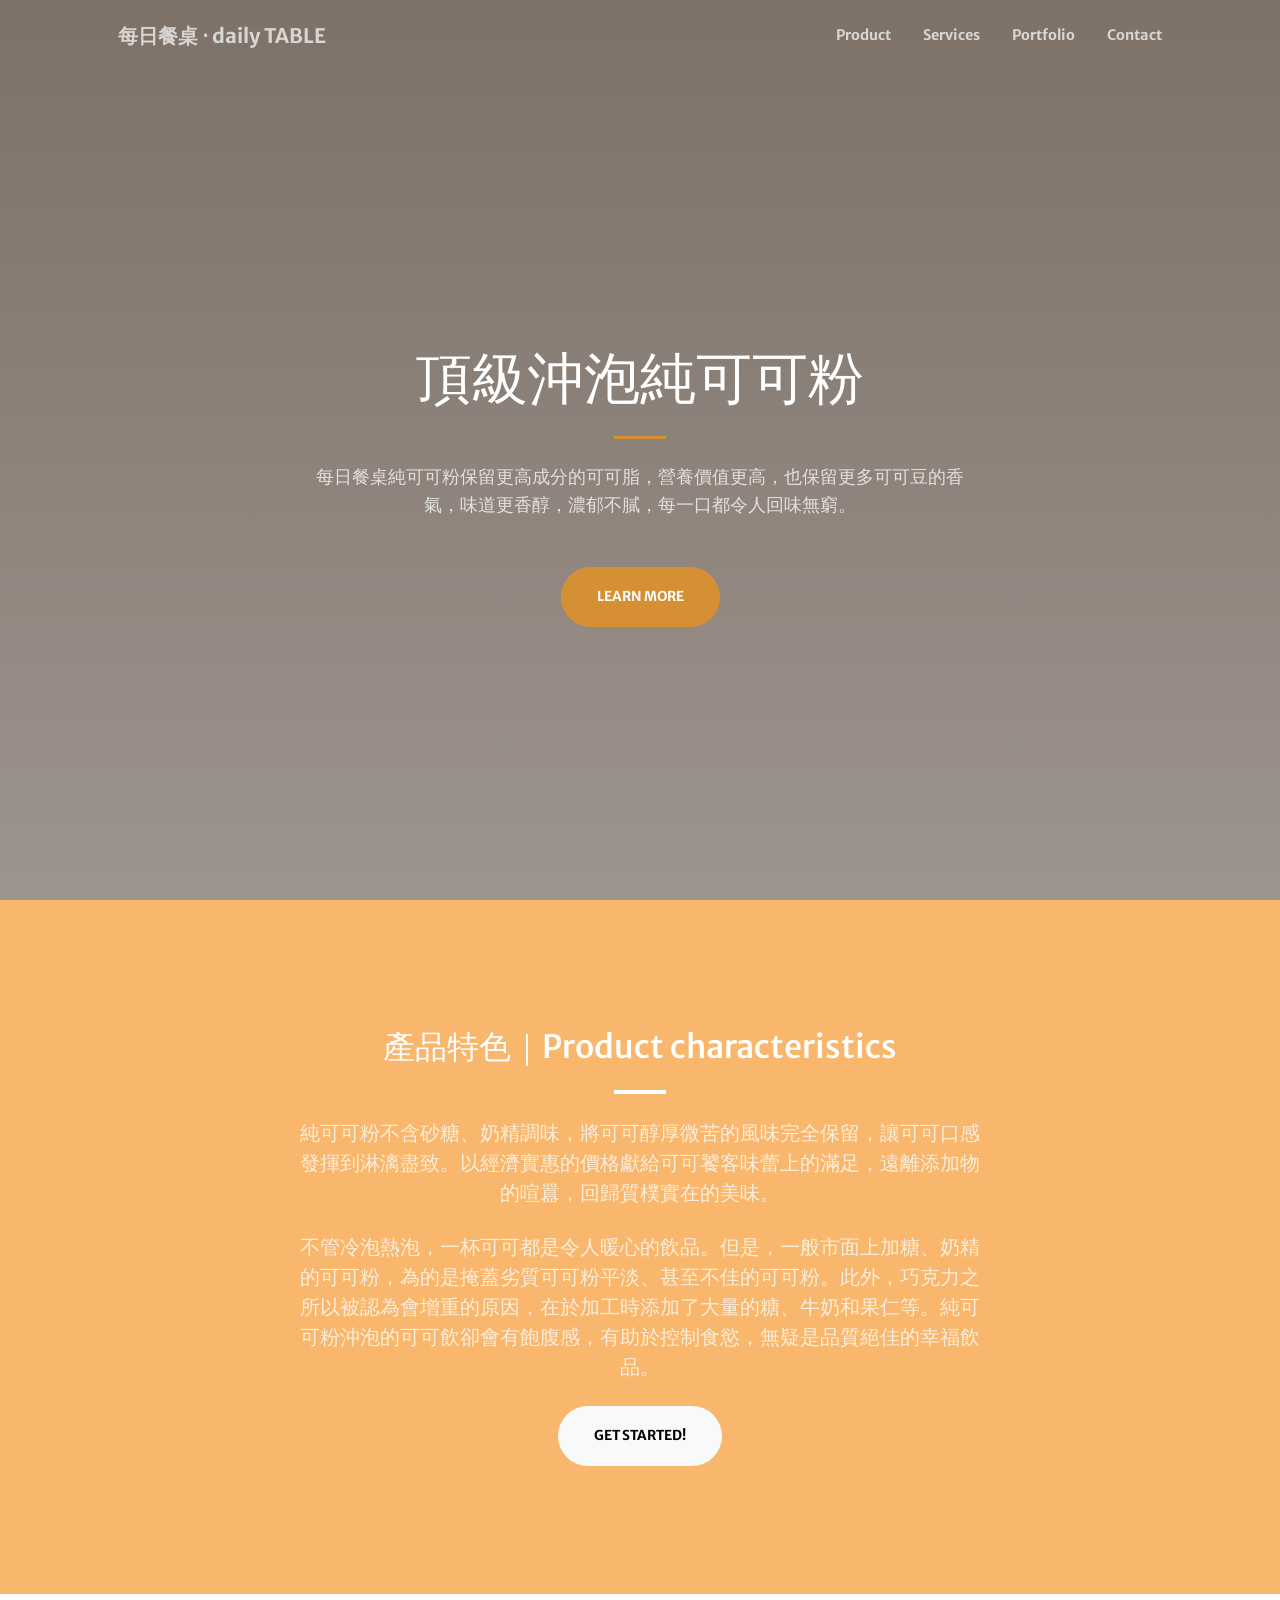
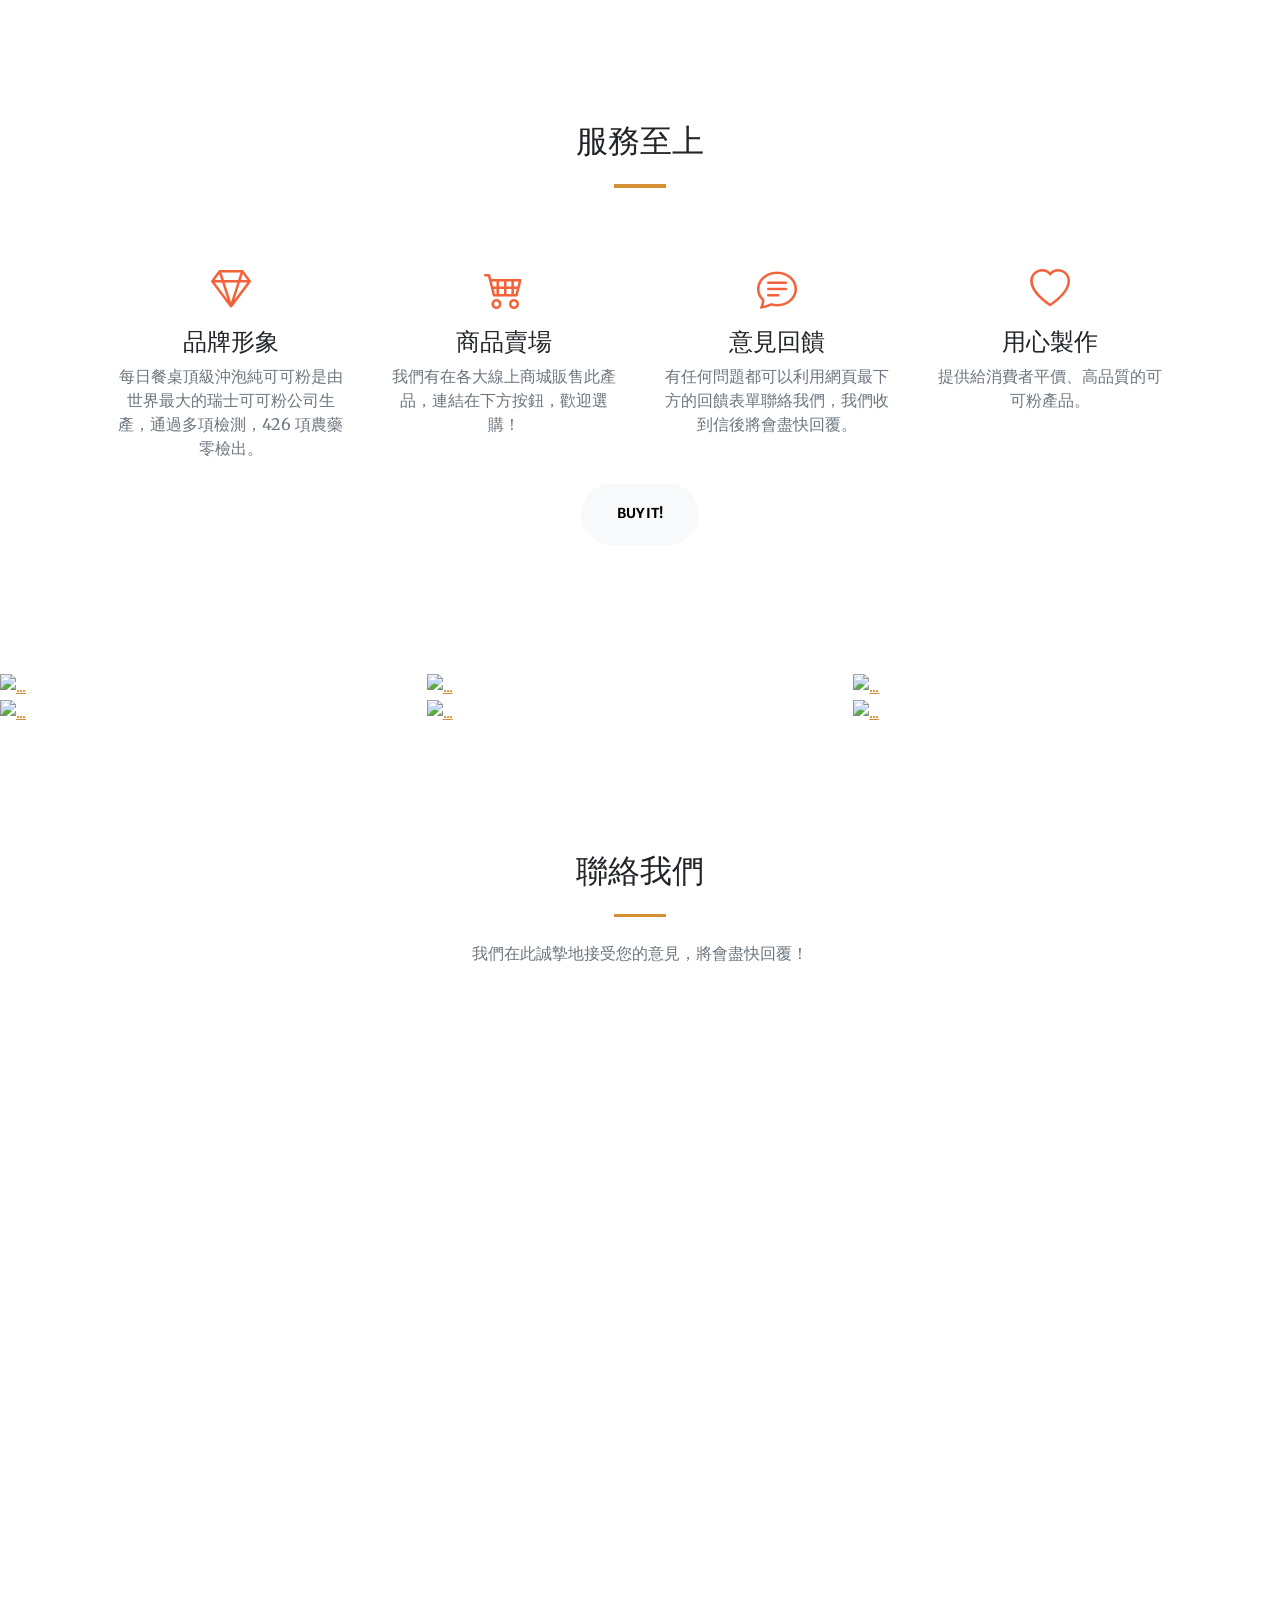
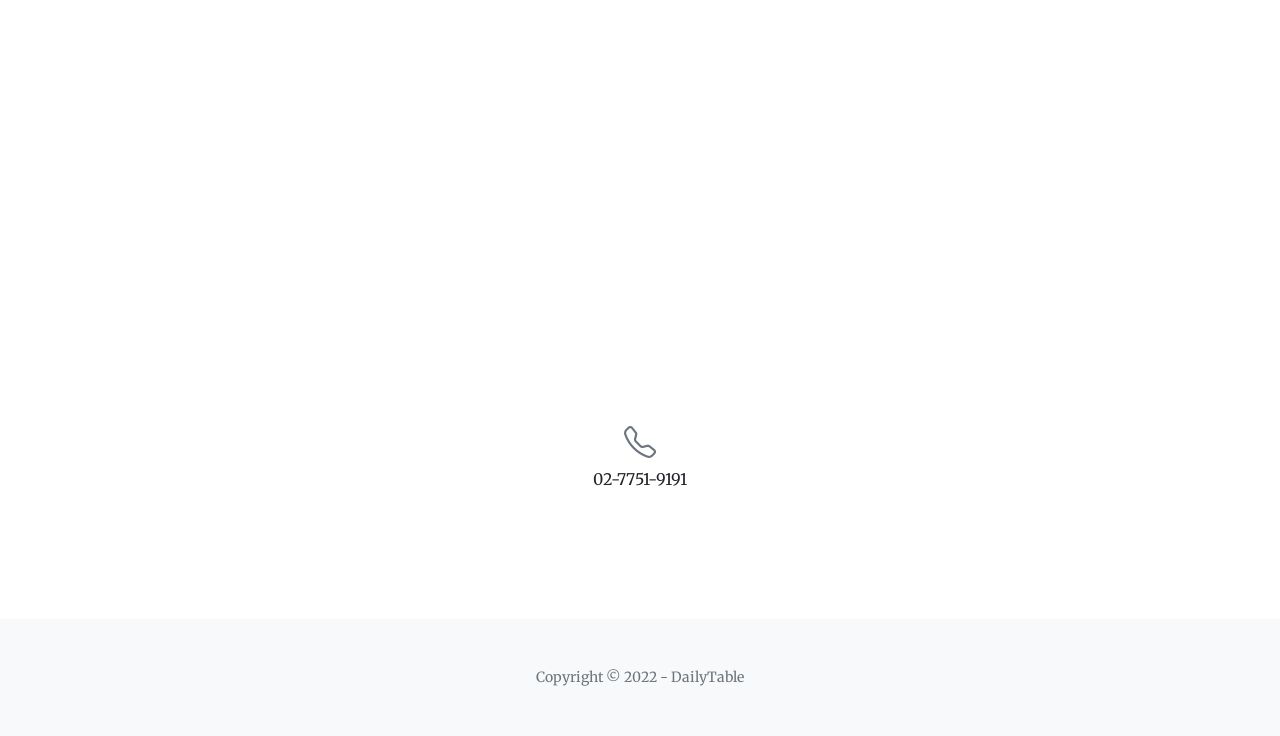
==== index.html @ 026c5ea7 "about change" ====
<!DOCTYPE html>
<html lang="en">
    <head>
        <meta charset="utf-8" />
        <meta name="viewport" content="width=device-width, initial-scale=1, shrink-to-fit=no" />
        <meta name="description" content="" />
        <meta name="author" content="" />
        <title>每日餐桌 ‧ daily TABLE</title> 
        <!-- Favicon-->
        <link rel="icon" type="image/x-icon" href="assets/black.ico" />
        <!-- Bootstrap Icons-->
        <link href="https://cdn.jsdelivr.net/npm/bootstrap-icons@1.5.0/font/bootstrap-icons.css" rel="stylesheet" />
        <!-- Google fonts-->
        <link href="https://fonts.googleapis.com/css?family=Merriweather+Sans:400,700" rel="stylesheet" />
        <link href="https://fonts.googleapis.com/css?family=Merriweather:400,300,300italic,400italic,700,700italic" rel="stylesheet" type="text/css" />
        <!-- SimpleLightbox plugin CSS-->
        <link href="https://cdnjs.cloudflare.com/ajax/libs/SimpleLightbox/2.1.0/simpleLightbox.min.css" rel="stylesheet" />
        <!-- Core theme CSS (includes Bootstrap)-->
        <link href="assets/css/styles.css" rel="stylesheet" />
    </head>
    <body id="page-top">
        <!-- Navigation-->
        <nav class="navbar navbar-expand-lg navbar-light fixed-top py-3" id="mainNav">
            <div class="container px-4 px-lg-5">
                <a class="navbar-brand" href="#page-top">每日餐桌 ‧ daily TABLE</a>
                <button class="navbar-toggler navbar-toggler-right" type="button" data-bs-toggle="collapse" data-bs-target="#navbarResponsive" aria-controls="navbarResponsive" aria-expanded="false" aria-label="Toggle navigation"><span class="navbar-toggler-icon"></span></button>
                <div class="collapse navbar-collapse" id="navbarResponsive">
                    <ul class="navbar-nav ms-auto my-2 my-lg-0">
                        <li class="nav-item"><a class="nav-link" href="#product">Product</a></li>
                        <li class="nav-item"><a class="nav-link" href="#services">Services</a></li>
                        <li class="nav-item"><a class="nav-link" href="#portfolio">Portfolio</a></li>
                        <li class="nav-item"><a class="nav-link" href="#contact">Contact</a></li>
                    </ul>
                </div>
            </div>
        </nav>
        <!-- Masthead-->
        <header class="masthead">
            <div class="container px-4 px-lg-5 h-100">
                <div class="row gx-4 gx-lg-5 h-100 align-items-center justify-content-center text-center">
                    <div class="col-lg-8 align-self-end">
                        <h1 class="text-white font-weight-bold">頂級沖泡純可可粉</h1>
                        <hr class="divider" />
                    </div>
                    <div class="col-lg-8 align-self-baseline">
                        <p class="text-white-75 mb-5">每日餐桌純可可粉保留更高成分的可可脂，營養價值更高，也保留更多可可豆的香氣，味道更香醇，濃郁不膩，每一口都令人回味無窮。</p>
                        <a class="btn btn-primary btn-xl" href="#product">learn more</a>
                    </div>
                </div>
            </div>
        </header>
        <!-- Product-->
        <section class="page-section bg-primary" id="product">
            <div class="container px-4 px-lg-5">
                <div class="row gx-4 gx-lg-5 justify-content-center">
                    <div class="col-lg-8 text-center">
                        <h2 class="text-white mt-0">產品特色｜Product characteristics</h2>
                        <hr class="divider divider-light" />
                        <p class="t-size text-white-75 mb-4">純可可粉不含砂糖、奶精調味，將可可醇厚微苦的風味完全保留，讓可可口感發揮到淋漓盡致。以經濟實惠的價格獻給可可饕客味蕾上的滿足，遠離添加物的喧囂，回歸質樸實在的美味。</p>
                        <p class="t-size text-white-75 mb-4">不管冷泡熱泡，一杯可可都是令人暖心的飲品。但是，一般市面上加糖、奶精的可可粉，為的是掩蓋劣質可可粉平淡、甚至不佳的可可粉。此外，巧克力之所以被認為會增重的原因，在於加工時添加了大量的糖、牛奶和果仁等。純可可粉沖泡的可可飲卻會有飽腹感，有助於控制食慾，無疑是品質絕佳的幸福飲品。</p>

                        <a class="btn btn-light btn-xl" href="#services">Get Started!</a>
                    </div>
                </div>
            </div>
        </section>
        <!-- Services-->
        <section class="page-section" id="services">
            <div class="container px-4 px-lg-5">
                <h2 class="text-center mt-0">服務至上</h2>
                <hr class="divider" />
                <div class="row gx-4 gx-lg-5">
                    <div class="col-lg-3 col-md-6 text-center">
                        <div class="mt-5">
                            
                            <div class="mb-2"><i class="bi-gem fs-1 text-primary"></i></div>
                            <h3 class="h4 mb-2">品牌形象</h3>
                            <p class="text-muted mb-0">每日餐桌頂級沖泡純可可粉是由世界最大的瑞士可可粉公司生產，通過多項檢測，426 項農藥零檢出。</p>
                        </div>
                    </div>
                    <div class="col-lg-3 col-md-6 text-center">
                        <div class="mt-5">
                            <div class="mb-2"><i class="bi-cart4 fs-1 text-primary"></i></div>
                            <h3 class="h4 mb-2">商品賣場</h3>
                            <p class="text-muted mb-0">我們有在各大線上商城販售此產品，連結在下方按鈕，歡迎選購！</p>
                        </div>
                    </div>
                    <div class="col-lg-3 col-md-6 text-center">
                        <div class="mt-5">
                            <div class="mb-2"><i class="bi-chat-text fs-1 text-primary"></i></div>
                            <h3 class="h4 mb-2">意見回饋</h3>
                            <p class="text-muted mb-0">有任何問題都可以利用網頁最下方的回饋表單聯絡我們，我們收到信後將會盡快回覆。</p>
                        </div>
                    </div>
                    <div class="col-lg-3 col-md-6 text-center">
                        <div class="mt-5">
                            <div class="mb-2"><i class="bi-heart fs-1 text-primary"></i></div>
                            <h3 class="h4 mb-2">用心製作</h3>
                            <p class="text-muted mb-0">提供給消費者平價、高品質的可可粉產品。</p>
                        </div>
                    </div>
                    
                </div>

                <br>
                
                <div class="col-lg-12 text-center">
                    <a class="btn btn-light btn-xl" href="https://linktr.ee/mydailytable">buy it!</a>
                </div>
                
            </div>
        </section>
        <!-- Portfolio-->
        <div id="portfolio">
            <div class="container-fluid p-0">
                <div class="row g-0">
                    <div class="col-lg-4 col-sm-6">
                        <a class="portfolio-box" href="assets/img/014.JPG" title="頂級沖泡純可可粉">
                            <img class="img-fluid" src="assets/img/014.JPG" alt="..." />
                            <div class="portfolio-box-caption">
                                <div class="project-category text-white-50">Category</div>
                                <div class="project-name">頂級沖泡純可可粉</div>
                            </div>
                        </a>
                    </div>
                    <div class="col-lg-4 col-sm-6">
                        <a class="portfolio-box" href="assets/img/039.JPG" title="頂級沖泡純可可粉">
                            <img class="img-fluid" src="assets/img/039.JPG" alt="..." />
                            <div class="portfolio-box-caption">
                                <div class="project-category text-white-50">Category</div>
                                <div class="project-name">頂級沖泡純可可粉</div>
                            </div>
                        </a>
                    </div>
                    <div class="col-lg-4 col-sm-6">
                        <a class="portfolio-box" href="assets/img/024.JPG" title="頂級沖泡純可可粉">
                            <img class="img-fluid" src="assets/img/024.JPG" alt="..." />
                            <div class="portfolio-box-caption">
                                <div class="project-category text-white-50">Category</div>
                                <div class="project-name">頂級沖泡純可可粉</div>
                            </div>
                        </a>
                    </div>
                    <div class="col-lg-4 col-sm-6">
                        <a class="portfolio-box" href="assets/img/004.JPG" title="頂級沖泡純可可粉">
                            <img class="img-fluid" src="assets/img/004.JPG" alt="..." />
                            <div class="portfolio-box-caption">
                                <div class="project-category text-white-50">Category</div>
                                <div class="project-name">頂級沖泡純可可粉</div>
                            </div>
                        </a>
                    </div>
                    <div class="col-lg-4 col-sm-6">
                        <a class="portfolio-box" href="assets/img/033.JPG" title="頂級沖泡純可可粉">
                            <img class="img-fluid" src="assets/img/033.JPG" alt="..." />
                            <div class="portfolio-box-caption">
                                <div class="project-category text-white-50">Category</div>
                                <div class="project-name">頂級沖泡純可可粉</div>
                            </div>
                        </a>
                    </div>
                    <div class="col-lg-4 col-sm-6">
                        <a class="portfolio-box" href="assets/img/030.JPG" title="頂級沖泡純可可粉">
                            <img class="img-fluid" src="assets/img/030.JPG" alt="..." />
                            <div class="portfolio-box-caption p-3">
                                <div class="project-category text-white-50">Category</div>
                                <div class="project-name">頂級沖泡純可可粉</div>
                            </div>
                        </a>
                    </div>
                </div>
            </div>
        </div>
        
        <!-- Contact-->
        <section class="page-section" id="contact">
            <div class="container px-4 px-lg-5">
                <div class="row gx-4 gx-lg-5 justify-content-center">
                    <div class="col-lg-8 col-xl-6 text-center">
                        <h2 class="mt-0">聯絡我們</h2>
                        <hr class="divider" />
                        <p class="text-muted mb-5">我們在此誠摯地接受您的意見，將會盡快回覆！</p>
                    </div>
                </div>
                
                
<iframe src="https://docs.google.com/forms/d/e/1FAIpQLSff094t0H1z1QmbA-Ue1UqOWwl1qVPoZwaZHkiG1S1cwmKBJw/viewform?embedded=true" width="100%" height="1000" frameborder="0" marginheight="0" marginwidth="0">載入中…</iframe>
                <!--
                <div class="row gx-4 gx-lg-5 justify-content-center mb-5">
                    <div class="col-lg-6">
                       
                        <form id="contactForm" method="post" action="mailto:anita@lasaas.com?subject=DailyTableResponse" >
                            
                            <div class="form-floating mb-3">
                                <input name="Name" class="form-control" id="name" type="text" placeholder="Enter your name..."  />
                                <label for="name">Full name</label>
                                
                            </div>
                           
                            <div class="form-floating mb-3">
                                <input name="Email" class="form-control" id="email" type="email" placeholder="name@example.com"  />
                                <label for="email">Email address</label>
                                
                            </div>
                            
                            <div class="form-floating mb-3">
                                <input name="Phone" class="form-control" id="phone" type="tel" placeholder="(123) 456-7890"  />
                                <label for="phone">Phone number</label>
                                
                            </div>
                            
                            <div class="form-floating mb-3">
                                <textarea name="Suggest" class="form-control" id="message" type="text" placeholder="Enter your message here..." style="height: 10rem"></textarea>
                                <label for="message">Message</label>
                                
                            </div>
                            <div class="d-grid"><button class="btn btn-primary btn-xl" id="submitButton" type="submit">Submit</button></div>
                            
                        </form>
                    </div>
                </div>
                -->
                <div class="row gx-4 gx-lg-5 justify-content-center">
                    <div class="col-lg-4 text-center mb-5 mb-lg-0">
                        <i class="bi-telephone fs-2 mb-3 text-muted"></i>
                        <div>02-7751-9191</div>
                    </div>
                </div>
            </div>
        </section>
        <!-- Footer-->
        <footer class="bg-light py-5">
            <div class="container px-4 px-lg-5"><div class="small text-center text-muted">Copyright &copy; 2022 - DailyTable</div></div>
        </footer>
        <!-- Bootstrap core JS-->
        <script src="https://cdn.jsdelivr.net/npm/bootstrap@5.1.3/dist/js/bootstrap.bundle.min.js"></script>
        <!-- SimpleLightbox plugin JS-->
        <script src="https://cdnjs.cloudflare.com/ajax/libs/SimpleLightbox/2.1.0/simpleLightbox.min.js"></script>
        <!-- Core theme JS-->
        <script src="assets/js/scripts.js"></script>
        <!-- * * * * * * * * * * * * * * * * * * * * * * * * * * * * * * * * * * * * * * * *-->
        <!-- * *                               SB Forms JS                               * *-->
        <!-- * * Activate your form at https://startbootstrap.com/solution/contact-forms * *-->
        <!-- * * * * * * * * * * * * * * * * * * * * * * * * * * * * * * * * * * * * * * * *-->
        <script src="https://cdn.startbootstrap.com/sb-forms-latest.js"></script>
    </body>
</html>
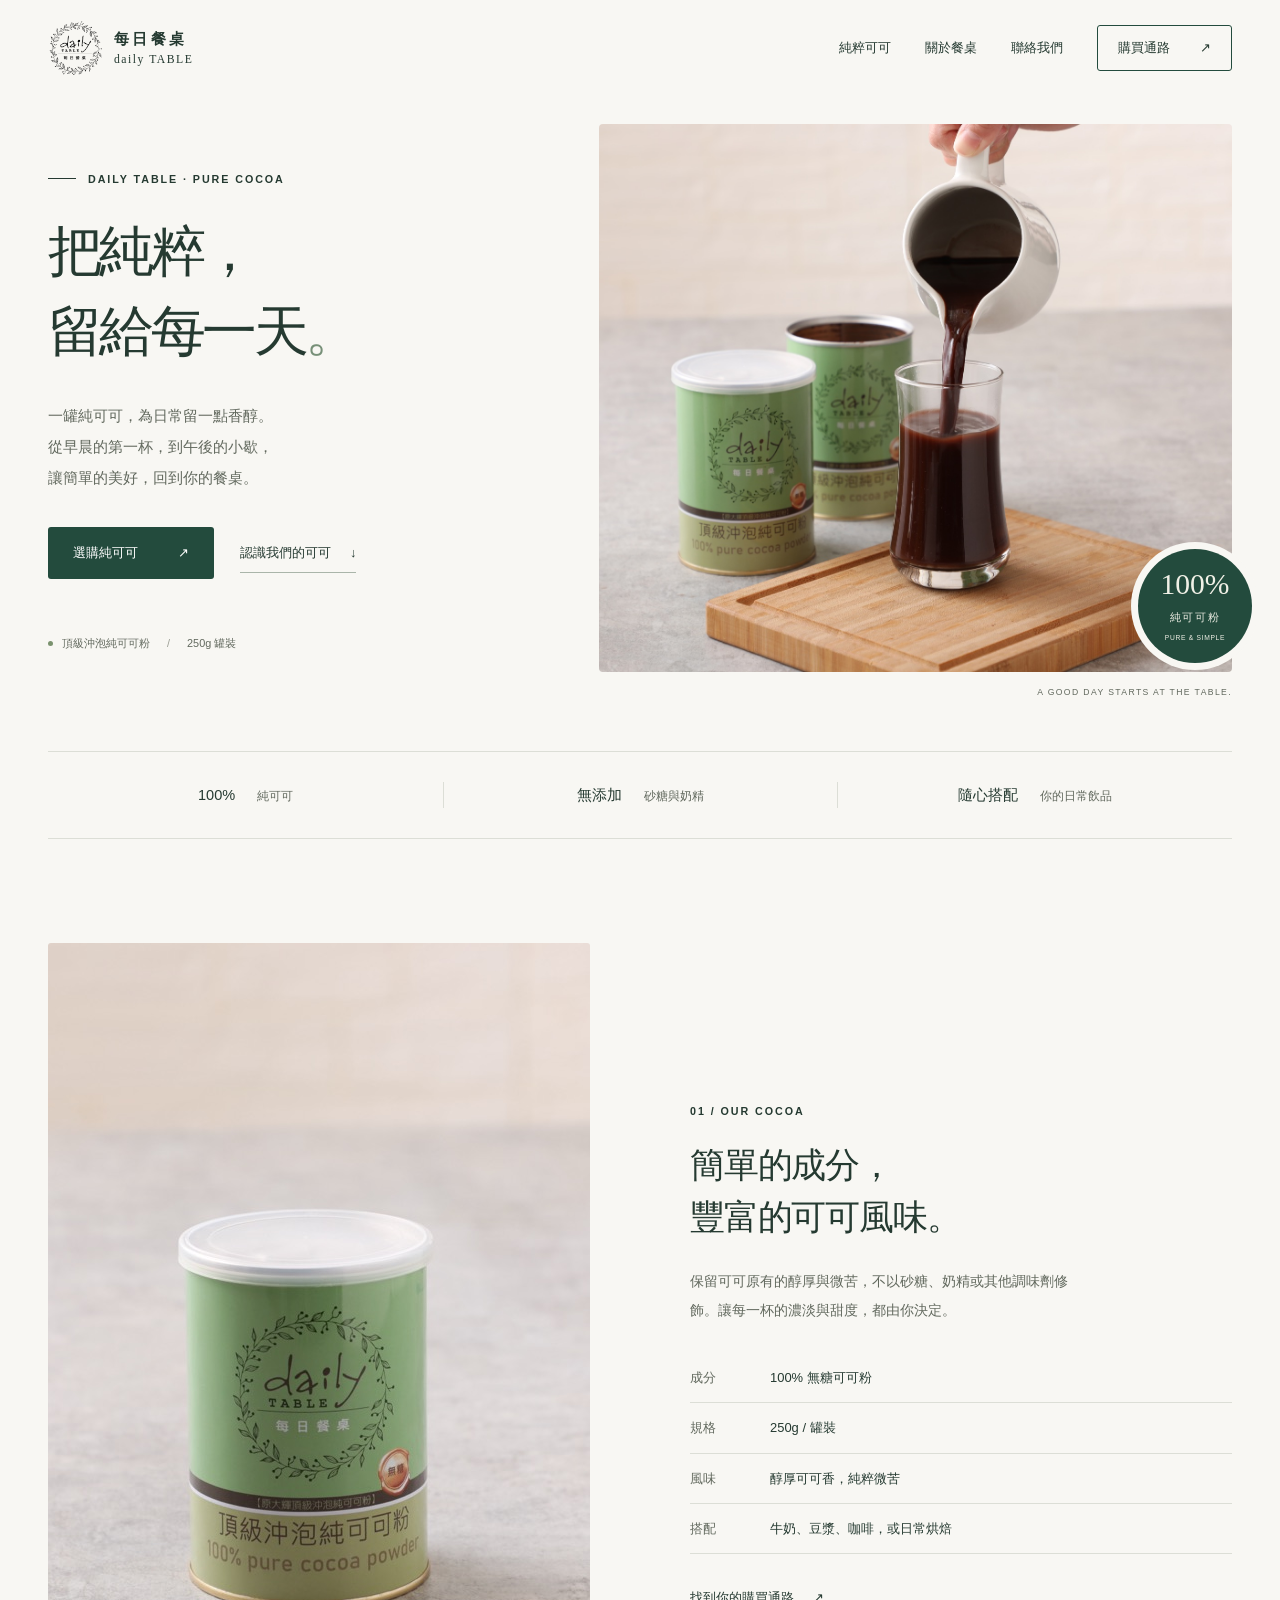
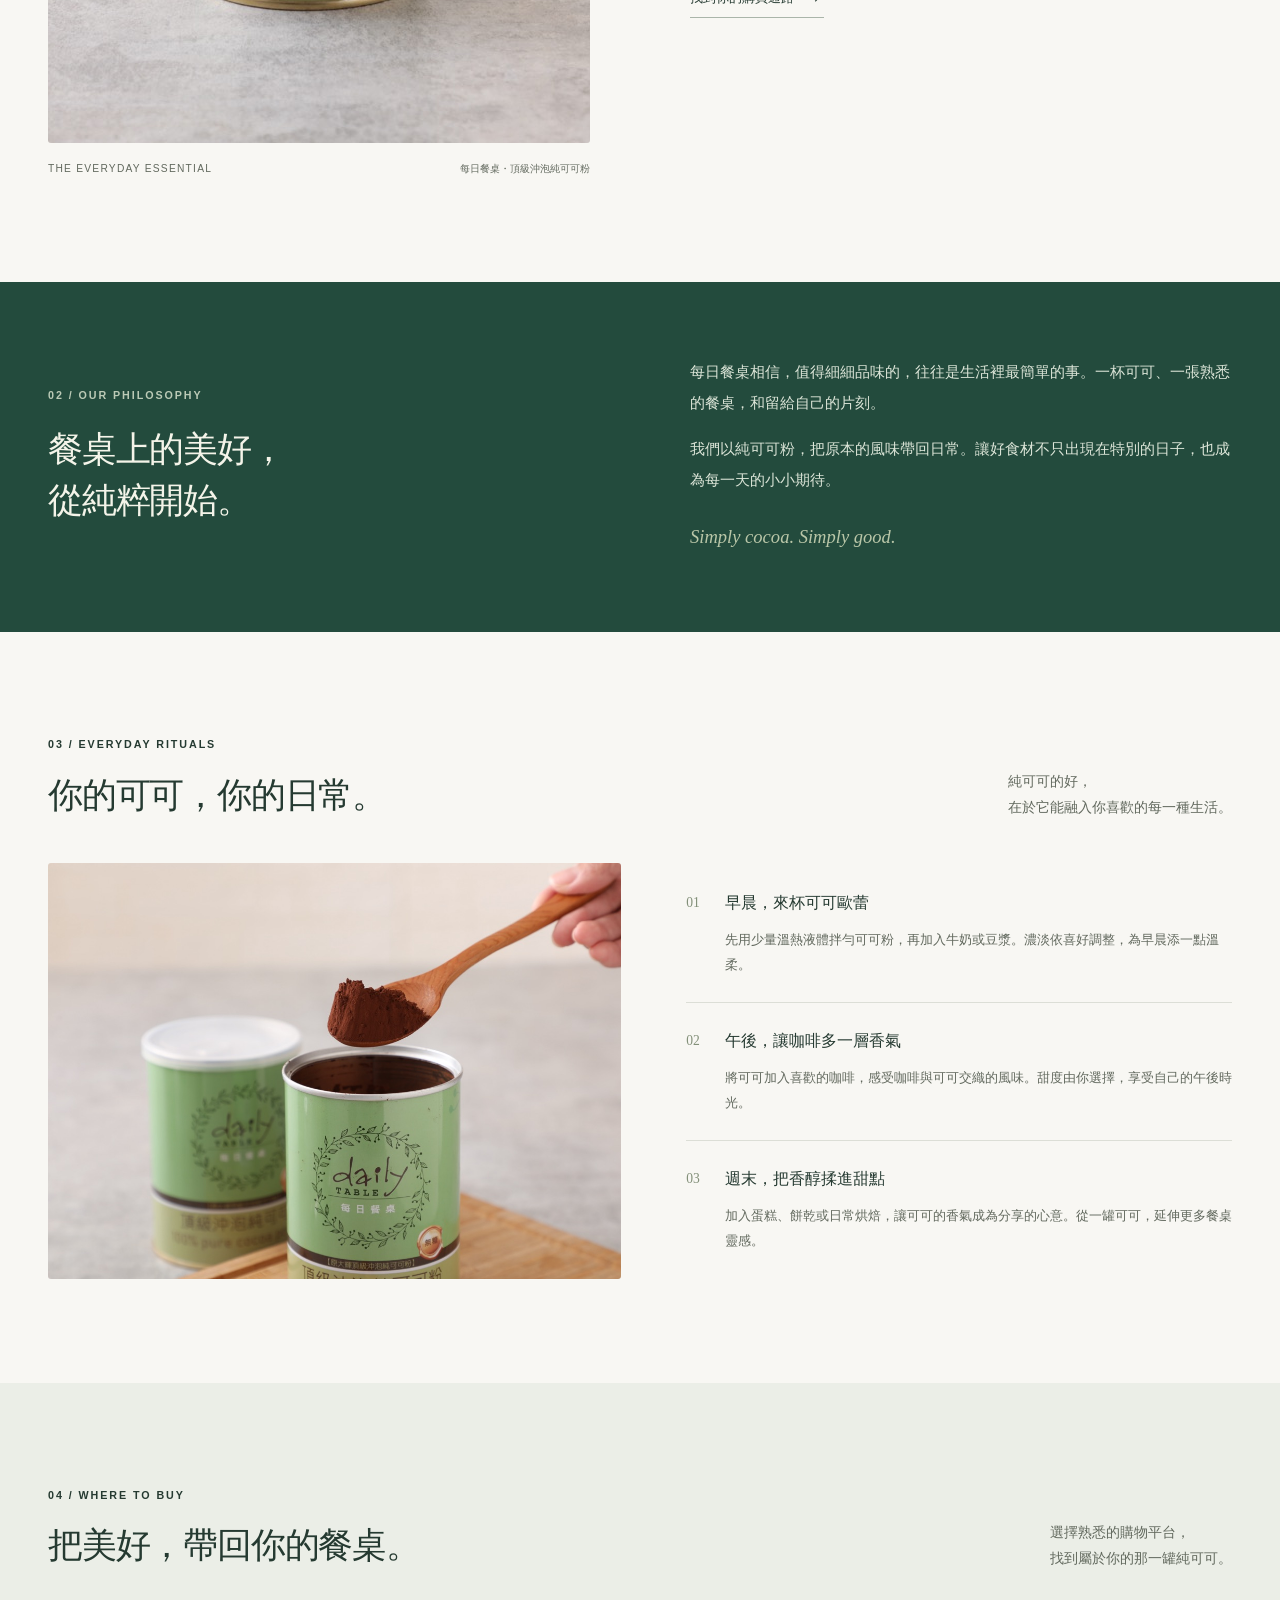
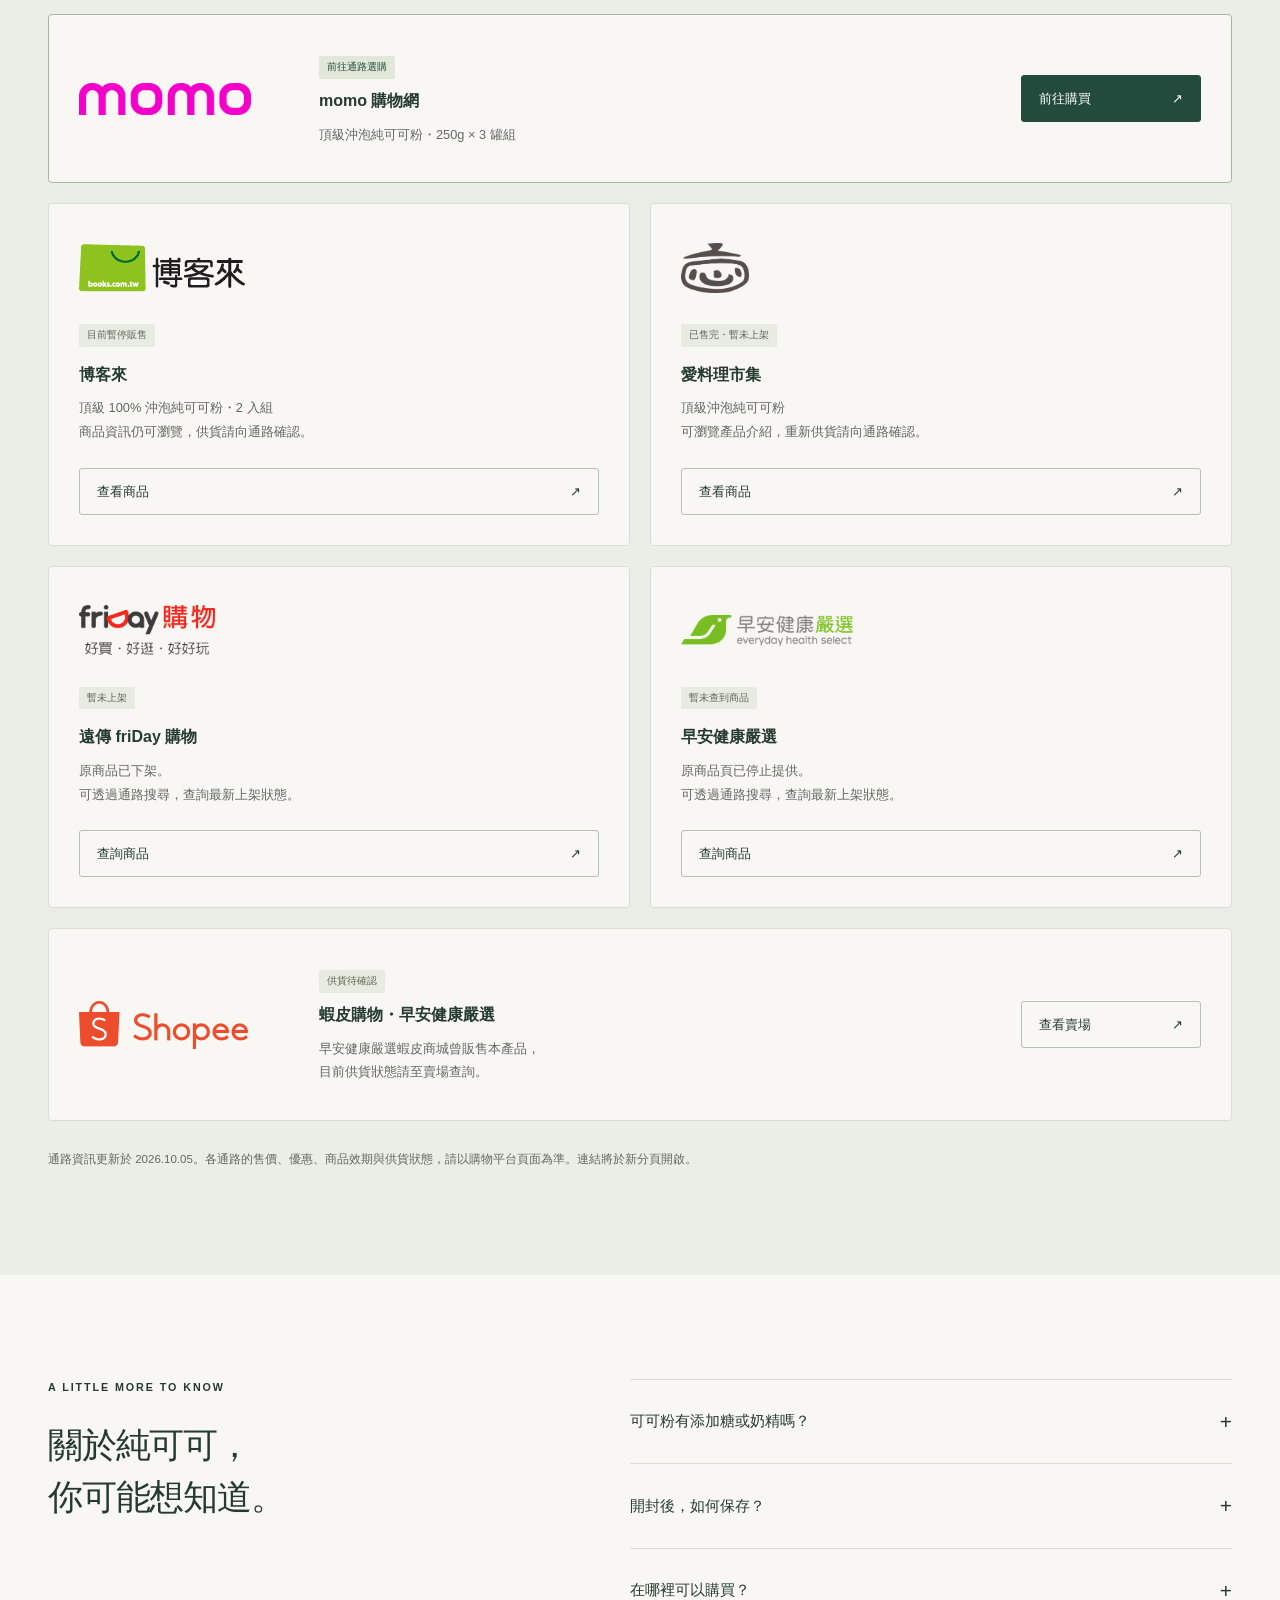
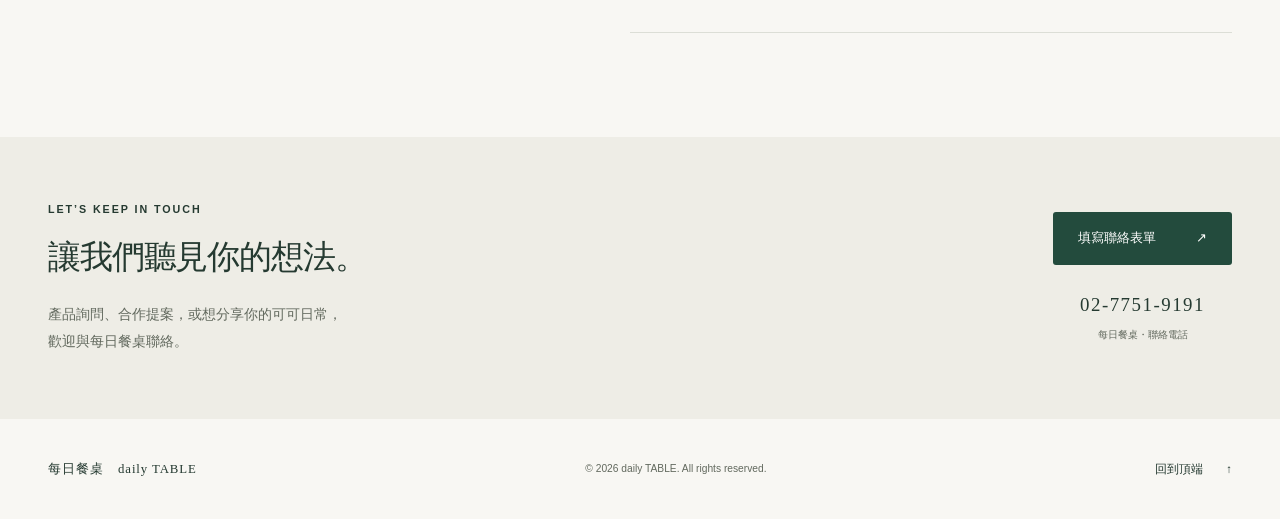
==== commit 1dc6a5c7: "Redesign daily TABLE brand site and refresh retailer links" ====
--- a/index.html
+++ b/index.html
@@ -1,247 +1,185 @@
 <!DOCTYPE html>
-<html lang="en">
-    <head>
-        <meta charset="utf-8" />
-        <meta name="viewport" content="width=device-width, initial-scale=1, shrink-to-fit=no" />
-        <meta name="description" content="" />
-        <meta name="author" content="" />
-        <title>每日餐桌 ‧ daily TABLE</title> 
-        <!-- Favicon-->
-        <link rel="icon" type="image/x-icon" href="assets/black.ico" />
-        <!-- Bootstrap Icons-->
-        <link href="https://cdn.jsdelivr.net/npm/bootstrap-icons@1.5.0/font/bootstrap-icons.css" rel="stylesheet" />
-        <!-- Google fonts-->
-        <link href="https://fonts.googleapis.com/css?family=Merriweather+Sans:400,700" rel="stylesheet" />
-        <link href="https://fonts.googleapis.com/css?family=Merriweather:400,300,300italic,400italic,700,700italic" rel="stylesheet" type="text/css" />
-        <!-- SimpleLightbox plugin CSS-->
-        <link href="https://cdnjs.cloudflare.com/ajax/libs/SimpleLightbox/2.1.0/simpleLightbox.min.css" rel="stylesheet" />
-        <!-- Core theme CSS (includes Bootstrap)-->
-        <link href="assets/css/styles.css" rel="stylesheet" />
-    </head>
-    <body id="page-top">
-        <!-- Navigation-->
-        <nav class="navbar navbar-expand-lg navbar-light fixed-top py-3" id="mainNav">
-            <div class="container px-4 px-lg-5">
-                <a class="navbar-brand" href="#page-top">每日餐桌 ‧ daily TABLE</a>
-                <button class="navbar-toggler navbar-toggler-right" type="button" data-bs-toggle="collapse" data-bs-target="#navbarResponsive" aria-controls="navbarResponsive" aria-expanded="false" aria-label="Toggle navigation"><span class="navbar-toggler-icon"></span></button>
-                <div class="collapse navbar-collapse" id="navbarResponsive">
-                    <ul class="navbar-nav ms-auto my-2 my-lg-0">
-                        <li class="nav-item"><a class="nav-link" href="#product">Product</a></li>
-                        <li class="nav-item"><a class="nav-link" href="#services">Services</a></li>
-                        <li class="nav-item"><a class="nav-link" href="#portfolio">Portfolio</a></li>
-                        <li class="nav-item"><a class="nav-link" href="#contact">Contact</a></li>
-                    </ul>
+<html lang="zh-Hant">
+<head>
+    <meta charset="utf-8">
+    <meta name="viewport" content="width=device-width, initial-scale=1">
+    <meta name="theme-color" content="#234b3d">
+    <meta name="description" content="每日餐桌 daily TABLE 頂級沖泡純可可粉，100% 無糖可可粉，不添加砂糖與奶精。認識產品、探索日常喝法，選擇喜愛的購物通路。">
+    <title>每日餐桌 daily TABLE｜把純粹，留給每一天</title>
+    <link rel="canonical" href="https://mydailytable.com/">
+    <meta property="og:type" content="website">
+    <meta property="og:locale" content="zh_TW">
+    <meta property="og:title" content="每日餐桌 daily TABLE｜把純粹，留給每一天">
+    <meta property="og:description" content="一罐純可可，為日常留一點香醇。認識每日餐桌 100% 無糖純可可粉，探索購買通路。">
+    <meta property="og:url" content="https://mydailytable.com/">
+    <meta property="og:image" content="https://mydailytable.com/assets/img/web/cocoa-table.jpg">
+    <meta property="og:image:alt" content="每日餐桌純可可粉與可可飲">
+    <link rel="icon" type="image/x-icon" href="assets/black.ico">
+    <link rel="preload" as="image" href="assets/img/web/cocoa-pour.jpg">
+    <link rel="stylesheet" href="assets/css/styles.css">
+    <script src="assets/js/scripts.js" defer></script>
+    <script type="application/ld+json">
+    {
+        "@context": "https://schema.org",
+        "@type": "Product",
+        "name": "每日餐桌頂級沖泡純可可粉",
+        "description": "100% 無糖可可粉，不添加砂糖、奶精及其他調味劑，250g 罐裝。",
+        "image": "https://mydailytable.com/assets/img/web/cocoa-table.jpg",
+        "brand": { "@type": "Brand", "name": "每日餐桌 daily TABLE" },
+        "weight": { "@type": "QuantitativeValue", "value": 250, "unitCode": "GRM" },
+        "url": "https://mydailytable.com/#product"
+    }
+    </script>
+</head>
+<body id="page-top">
+    <a class="skip-link" href="#main">跳至主要內容</a>
+    <header class="site-header">
+        <div class="container header-inner">
+            <a class="brand" href="#page-top" aria-label="每日餐桌，回到首頁">
+                <img src="assets/img/web/brand-mark.png" width="56" height="56" alt="" class="brand-mark">
+                <span class="brand-name">每日餐桌<span lang="en">daily TABLE</span></span>
+            </a>
+            <button class="menu-toggle" type="button" aria-controls="site-nav" aria-expanded="false" aria-label="開啟導覽選單">
+                <span></span><span></span>
+            </button>
+            <nav id="site-nav" class="site-nav" aria-label="主要導覽">
+                <a href="#product">純粹可可</a>
+                <a href="#about">關於餐桌</a>
+                <a href="#contact">聯絡我們</a>
+                <a class="nav-shop" href="#shop">購買通路 <span aria-hidden="true">↗</span></a>
+            </nav>
+        </div>
+    </header>
+    <main id="main">
+        <section class="hero container" aria-labelledby="hero-heading">
+            <div class="hero-copy">
+                <p class="eyebrow"><span class="eyebrow-line"></span> DAILY TABLE · PURE COCOA</p>
+                <h1 id="hero-heading">把純粹，<br>留給每一天<span class="title-dot">。</span></h1>
+                <p class="hero-description">一罐純可可，為日常留一點香醇。<br>從早晨的第一杯，到午後的小歇，<br>讓簡單的美好，回到你的餐桌。</p>
+                <div class="hero-actions">
+                    <a class="button button-dark" href="#shop">選購純可可 <span aria-hidden="true">↗</span></a>
+                    <a class="text-link" href="#product">認識我們的可可 <span aria-hidden="true">↓</span></a>
+                </div>
+                <div class="hero-note"><span class="note-dot"></span> 頂級沖泡純可可粉 <span class="note-divider">/</span> 250g 罐裝</div>
+            </div>
+            <div class="hero-visual">
+                <img src="assets/img/web/cocoa-pour.jpg" width="1800" height="1200" alt="將香醇可可倒入玻璃杯，旁邊放著每日餐桌綠色可可粉罐" fetchpriority="high">
+                <div class="cocoa-seal"><span lang="en">100%</span><span>純可可粉</span><small lang="en">PURE & SIMPLE</small></div>
+                <span class="photo-caption" lang="en">A GOOD DAY STARTS AT THE TABLE.</span>
+            </div>
+        </section>
+
+        <div class="promise-strip container" aria-label="產品重點">
+            <p><span lang="en">100%</span> 純可可</p>
+            <p><span>無添加</span> 砂糖與奶精</p>
+            <p><span>隨心搭配</span> 你的日常飲品</p>
+        </div>
+
+        <section id="product" class="section product-section" aria-labelledby="product-heading">
+            <div class="container product-layout">
+                <figure class="product-photo">
+                    <img src="assets/img/web/cocoa-tin.jpg" width="1200" height="800" alt="每日餐桌頂級沖泡純可可粉 250g 綠色罐裝" loading="lazy" decoding="async">
+                    <figcaption><span lang="en">THE EVERYDAY ESSENTIAL</span><span>每日餐桌・頂級沖泡純可可粉</span></figcaption>
+                </figure>
+                <div class="product-copy">
+                    <p class="eyebrow">01 / OUR COCOA</p>
+                    <h2 id="product-heading">簡單的成分，<br>豐富的可可風味。</h2>
+                    <p class="body-copy">保留可可原有的醇厚與微苦，不以砂糖、奶精或其他調味劑修飾。讓每一杯的濃淡與甜度，都由你決定。</p>
+                    <dl class="product-details">
+                        <div><dt>成分</dt><dd>100% 無糖可可粉</dd></div>
+                        <div><dt>規格</dt><dd>250g / 罐裝</dd></div>
+                        <div><dt>風味</dt><dd>醇厚可可香，純粹微苦</dd></div>
+                        <div><dt>搭配</dt><dd>牛奶、豆漿、咖啡，或日常烘焙</dd></div>
+                    </dl>
+                    <a class="text-link" href="#shop">找到你的購買通路 <span aria-hidden="true">↗</span></a>
                 </div>
             </div>
-        </nav>
-        <!-- Masthead-->
-        <header class="masthead">
-            <div class="container px-4 px-lg-5 h-100">
-                <div class="row gx-4 gx-lg-5 h-100 align-items-center justify-content-center text-center">
-                    <div class="col-lg-8 align-self-end">
-                        <h1 class="text-white font-weight-bold">頂級沖泡純可可粉</h1>
-                        <hr class="divider" />
-                    </div>
-                    <div class="col-lg-8 align-self-baseline">
-                        <p class="text-white-75 mb-5">每日餐桌純可可粉保留更高成分的可可脂，營養價值更高，也保留更多可可豆的香氣，味道更香醇，濃郁不膩，每一口都令人回味無窮。</p>
-                        <a class="btn btn-primary btn-xl" href="#product">learn more</a>
-                    </div>
-                </div>
+        </section>
+
+        <section id="about" class="brand-section" aria-labelledby="about-heading">
+            <div class="container brand-layout">
+                <div><p class="eyebrow">02 / OUR PHILOSOPHY</p><h2 id="about-heading">餐桌上的美好，<br>從純粹開始。</h2></div>
+                <div class="brand-story"><p>每日餐桌相信，值得細細品味的，往往是生活裡最簡單的事。一杯可可、一張熟悉的餐桌，和留給自己的片刻。</p><p>我們以純可可粉，把原本的風味帶回日常。讓好食材不只出現在特別的日子，也成為每一天的小小期待。</p><span class="brand-signature" lang="en">Simply cocoa. Simply good.</span></div>
             </div>
-        </header>
-        <!-- Product-->
-        <section class="page-section bg-primary" id="product">
-            <div class="container px-4 px-lg-5">
-                <div class="row gx-4 gx-lg-5 justify-content-center">
-                    <div class="col-lg-8 text-center">
-                        <h2 class="text-white mt-0">產品特色｜Product characteristics</h2>
-                        <hr class="divider divider-light" />
-                        <p class="t-size text-white-75 mb-4">純可可粉不含砂糖、奶精調味，將可可醇厚微苦的風味完全保留，讓可可口感發揮到淋漓盡致。以經濟實惠的價格獻給可可饕客味蕾上的滿足，遠離添加物的喧囂，回歸質樸實在的美味。</p>
-                        <p class="t-size text-white-75 mb-4">不管冷泡熱泡，一杯可可都是令人暖心的飲品。但是，一般市面上加糖、奶精的可可粉，為的是掩蓋劣質可可粉平淡、甚至不佳的可可粉。此外，巧克力之所以被認為會增重的原因，在於加工時添加了大量的糖、牛奶和果仁等。純可可粉沖泡的可可飲卻會有飽腹感，有助於控制食慾，無疑是品質絕佳的幸福飲品。</p>
+        </section>
 
-                        <a class="btn btn-light btn-xl" href="#services">Get Started!</a>
+        <section id="ritual" class="section ritual-section" aria-labelledby="ritual-heading">
+            <div class="container">
+                <div class="section-heading"><div><p class="eyebrow">03 / EVERYDAY RITUALS</p><h2 id="ritual-heading">你的可可，你的日常。</h2></div><p>純可可的好，<br>在於它能融入你喜歡的每一種生活。</p></div>
+                <div class="ritual-layout">
+                    <div class="ritual-image"><img src="assets/img/web/cocoa-spoon.jpg" width="1200" height="800" alt="木匙盛起細緻的純可可粉" loading="lazy" decoding="async"></div>
+                    <div class="ritual-list">
+                        <article><span class="ritual-number" lang="en">01</span><div><h3>早晨，來杯可可歐蕾</h3><p>先用少量溫熱液體拌勻可可粉，再加入牛奶或豆漿。濃淡依喜好調整，為早晨添一點溫柔。</p></div></article>
+                        <article><span class="ritual-number" lang="en">02</span><div><h3>午後，讓咖啡多一層香氣</h3><p>將可可加入喜歡的咖啡，感受咖啡與可可交織的風味。甜度由你選擇，享受自己的午後時光。</p></div></article>
+                        <article><span class="ritual-number" lang="en">03</span><div><h3>週末，把香醇揉進甜點</h3><p>加入蛋糕、餅乾或日常烘焙，讓可可的香氣成為分享的心意。從一罐可可，延伸更多餐桌靈感。</p></div></article>
                     </div>
                 </div>
             </div>
         </section>
-        <!-- Services-->
-        <section class="page-section" id="services">
-            <div class="container px-4 px-lg-5">
-                <h2 class="text-center mt-0">服務至上</h2>
-                <hr class="divider" />
-                <div class="row gx-4 gx-lg-5">
-                    <div class="col-lg-3 col-md-6 text-center">
-                        <div class="mt-5">
-                            
-                            <div class="mb-2"><i class="bi-gem fs-1 text-primary"></i></div>
-                            <h3 class="h4 mb-2">品牌形象</h3>
-                            <p class="text-muted mb-0">每日餐桌頂級沖泡純可可粉是由世界最大的瑞士可可粉公司生產，通過多項檢測，426 項農藥零檢出。</p>
-                        </div>
-                    </div>
-                    <div class="col-lg-3 col-md-6 text-center">
-                        <div class="mt-5">
-                            <div class="mb-2"><i class="bi-cart4 fs-1 text-primary"></i></div>
-                            <h3 class="h4 mb-2">商品賣場</h3>
-                            <p class="text-muted mb-0">我們有在各大線上商城販售此產品，連結在下方按鈕，歡迎選購！</p>
-                        </div>
-                    </div>
-                    <div class="col-lg-3 col-md-6 text-center">
-                        <div class="mt-5">
-                            <div class="mb-2"><i class="bi-chat-text fs-1 text-primary"></i></div>
-                            <h3 class="h4 mb-2">意見回饋</h3>
-                            <p class="text-muted mb-0">有任何問題都可以利用網頁最下方的回饋表單聯絡我們，我們收到信後將會盡快回覆。</p>
-                        </div>
-                    </div>
-                    <div class="col-lg-3 col-md-6 text-center">
-                        <div class="mt-5">
-                            <div class="mb-2"><i class="bi-heart fs-1 text-primary"></i></div>
-                            <h3 class="h4 mb-2">用心製作</h3>
-                            <p class="text-muted mb-0">提供給消費者平價、高品質的可可粉產品。</p>
-                        </div>
-                    </div>
-                    
+
+        <section id="shop" class="section shop-section" aria-labelledby="shop-heading">
+            <div class="container">
+                <div class="section-heading"><div><p class="eyebrow">04 / WHERE TO BUY</p><h2 id="shop-heading">把美好，帶回你的餐桌。</h2></div><p>選擇熟悉的購物平台，<br>找到屬於你的那一罐純可可。</p></div>
+                <div class="retailer-grid">
+                    <article class="retailer-card retailer-featured">
+                        <div class="retailer-logo"><img src="assets/logos/momo.png" width="480" height="88" alt="momo" loading="lazy" decoding="async"></div>
+                        <div class="retailer-info"><span class="retailer-status status-available">前往通路選購</span><h3>momo 購物網</h3><p>頂級沖泡純可可粉・250g × 3 罐組</p></div>
+                        <a class="retailer-action" href="https://www.momoshop.com.tw/product/9507948" target="_blank" rel="noopener noreferrer" aria-label="至 momo 購買純可可粉（於新分頁開啟）">前往購買 <span aria-hidden="true">↗</span></a>
+                    </article>
+                    <article class="retailer-card">
+                        <div class="retailer-logo"><img src="assets/logos/books.png" width="166" height="48" alt="博客來" loading="lazy" decoding="async"></div>
+                        <span class="retailer-status">目前暫停販售</span>
+                        <h3>博客來</h3><p>頂級 100% 沖泡純可可粉・2 入組<br>商品資訊仍可瀏覽，供貨請向通路確認。</p>
+                        <a class="retailer-action" href="https://www.books.com.tw/products/N011166921" target="_blank" rel="noopener noreferrer" aria-label="至博客來查看商品（於新分頁開啟）">查看商品 <span aria-hidden="true">↗</span></a>
+                    </article>
+                    <article class="retailer-card">
+                        <div class="retailer-logo"><img src="assets/logos/icook.png" width="192" height="141" alt="愛料理" loading="lazy" decoding="async"></div>
+                        <span class="retailer-status">已售完・暫未上架</span>
+                        <h3>愛料理市集</h3><p>頂級沖泡純可可粉<br>可瀏覽產品介紹，重新供貨請向通路確認。</p>
+                        <a class="retailer-action" href="https://market.icook.tw/products/cocoa" target="_blank" rel="noopener noreferrer" aria-label="至愛料理市集查看商品（於新分頁開啟）">查看商品 <span aria-hidden="true">↗</span></a>
+                    </article>
+                    <article class="retailer-card">
+                        <div class="retailer-logo"><img src="assets/logos/friday.png" width="187" height="69" alt="friDay 購物" loading="lazy" decoding="async"></div>
+                        <span class="retailer-status">暫未上架</span>
+                        <h3>遠傳 friDay 購物</h3><p>原商品已下架。<br>可透過通路搜尋，查詢最新上架狀態。</p>
+                        <a class="retailer-action" href="https://ec-w.shopping.friday.tw/aisearch?keyword=%E6%AF%8F%E6%97%A5%E9%A4%90%E6%A1%8C" target="_blank" rel="noopener noreferrer" aria-label="至 friDay 查詢每日餐桌（於新分頁開啟）">查詢商品 <span aria-hidden="true">↗</span></a>
+                    </article>
+                    <article class="retailer-card">
+                        <div class="retailer-logo"><img src="assets/logos/everydayhealth.png" width="480" height="87" alt="早安健康嚴選" loading="lazy" decoding="async"></div>
+                        <span class="retailer-status">暫未查到商品</span>
+                        <h3>早安健康嚴選</h3><p>原商品頁已停止提供。<br>可透過通路搜尋，查詢最新上架狀態。</p>
+                        <a class="retailer-action" href="https://shop.everydayhealth.com.tw/products?query=%E6%AF%8F%E6%97%A5%E9%A4%90%E6%A1%8C" target="_blank" rel="noopener noreferrer" aria-label="至早安健康嚴選查詢每日餐桌（於新分頁開啟）">查詢商品 <span aria-hidden="true">↗</span></a>
+                    </article>
+                    <article class="retailer-card retailer-featured retailer-marketplace">
+                        <div class="retailer-logo"><img src="assets/logos/shopee.png" width="169" height="48" alt="蝦皮購物" loading="lazy" decoding="async"></div>
+                        <div class="retailer-info"><span class="retailer-status">供貨待確認</span><h3>蝦皮購物・早安健康嚴選</h3><p>早安健康嚴選蝦皮商城曾販售本產品，<br>目前供貨狀態請至賣場查詢。</p></div>
+                        <a class="retailer-action" href="https://shopee.tw/everydayhealth" target="_blank" rel="noopener noreferrer" aria-label="至蝦皮早安健康嚴選查看賣場（於新分頁開啟）">查看賣場 <span aria-hidden="true">↗</span></a>
+                    </article>
                 </div>
-
-                <br>
-                
-                <div class="col-lg-12 text-center">
-                    <a class="btn btn-light btn-xl" href="https://linktr.ee/mydailytable">buy it!</a>
-                </div>
-                
+                <p class="shop-note">通路資訊更新於 <time datetime="2026-10-05">2026.10.05</time>。各通路的售價、優惠、商品效期與供貨狀態，請以購物平台頁面為準。連結將於新分頁開啟。</p>
             </div>
         </section>
-        <!-- Portfolio-->
-        <div id="portfolio">
-            <div class="container-fluid p-0">
-                <div class="row g-0">
-                    <div class="col-lg-4 col-sm-6">
-                        <a class="portfolio-box" href="assets/img/014.JPG" title="頂級沖泡純可可粉">
-                            <img class="img-fluid" src="assets/img/014.JPG" alt="..." />
-                            <div class="portfolio-box-caption">
-                                <div class="project-category text-white-50">Category</div>
-                                <div class="project-name">頂級沖泡純可可粉</div>
-                            </div>
-                        </a>
-                    </div>
-                    <div class="col-lg-4 col-sm-6">
-                        <a class="portfolio-box" href="assets/img/039.JPG" title="頂級沖泡純可可粉">
-                            <img class="img-fluid" src="assets/img/039.JPG" alt="..." />
-                            <div class="portfolio-box-caption">
-                                <div class="project-category text-white-50">Category</div>
-                                <div class="project-name">頂級沖泡純可可粉</div>
-                            </div>
-                        </a>
-                    </div>
-                    <div class="col-lg-4 col-sm-6">
-                        <a class="portfolio-box" href="assets/img/024.JPG" title="頂級沖泡純可可粉">
-                            <img class="img-fluid" src="assets/img/024.JPG" alt="..." />
-                            <div class="portfolio-box-caption">
-                                <div class="project-category text-white-50">Category</div>
-                                <div class="project-name">頂級沖泡純可可粉</div>
-                            </div>
-                        </a>
-                    </div>
-                    <div class="col-lg-4 col-sm-6">
-                        <a class="portfolio-box" href="assets/img/004.JPG" title="頂級沖泡純可可粉">
-                            <img class="img-fluid" src="assets/img/004.JPG" alt="..." />
-                            <div class="portfolio-box-caption">
-                                <div class="project-category text-white-50">Category</div>
-                                <div class="project-name">頂級沖泡純可可粉</div>
-                            </div>
-                        </a>
-                    </div>
-                    <div class="col-lg-4 col-sm-6">
-                        <a class="portfolio-box" href="assets/img/033.JPG" title="頂級沖泡純可可粉">
-                            <img class="img-fluid" src="assets/img/033.JPG" alt="..." />
-                            <div class="portfolio-box-caption">
-                                <div class="project-category text-white-50">Category</div>
-                                <div class="project-name">頂級沖泡純可可粉</div>
-                            </div>
-                        </a>
-                    </div>
-                    <div class="col-lg-4 col-sm-6">
-                        <a class="portfolio-box" href="assets/img/030.JPG" title="頂級沖泡純可可粉">
-                            <img class="img-fluid" src="assets/img/030.JPG" alt="..." />
-                            <div class="portfolio-box-caption p-3">
-                                <div class="project-category text-white-50">Category</div>
-                                <div class="project-name">頂級沖泡純可可粉</div>
-                            </div>
-                        </a>
-                    </div>
-                </div>
-            </div>
-        </div>
-        
-        <!-- Contact-->
-        <section class="page-section" id="contact">
-            <div class="container px-4 px-lg-5">
-                <div class="row gx-4 gx-lg-5 justify-content-center">
-                    <div class="col-lg-8 col-xl-6 text-center">
-                        <h2 class="mt-0">聯絡我們</h2>
-                        <hr class="divider" />
-                        <p class="text-muted mb-5">我們在此誠摯地接受您的意見，將會盡快回覆！</p>
-                    </div>
-                </div>
-                
-                
-<iframe src="https://docs.google.com/forms/d/e/1FAIpQLSff094t0H1z1QmbA-Ue1UqOWwl1qVPoZwaZHkiG1S1cwmKBJw/viewform?embedded=true" width="100%" height="1000" frameborder="0" marginheight="0" marginwidth="0">載入中…</iframe>
-                <!--
-                <div class="row gx-4 gx-lg-5 justify-content-center mb-5">
-                    <div class="col-lg-6">
-                       
-                        <form id="contactForm" method="post" action="mailto:anita@lasaas.com?subject=DailyTableResponse" >
-                            
-                            <div class="form-floating mb-3">
-                                <input name="Name" class="form-control" id="name" type="text" placeholder="Enter your name..."  />
-                                <label for="name">Full name</label>
-                                
-                            </div>
-                           
-                            <div class="form-floating mb-3">
-                                <input name="Email" class="form-control" id="email" type="email" placeholder="name@example.com"  />
-                                <label for="email">Email address</label>
-                                
-                            </div>
-                            
-                            <div class="form-floating mb-3">
-                                <input name="Phone" class="form-control" id="phone" type="tel" placeholder="(123) 456-7890"  />
-                                <label for="phone">Phone number</label>
-                                
-                            </div>
-                            
-                            <div class="form-floating mb-3">
-                                <textarea name="Suggest" class="form-control" id="message" type="text" placeholder="Enter your message here..." style="height: 10rem"></textarea>
-                                <label for="message">Message</label>
-                                
-                            </div>
-                            <div class="d-grid"><button class="btn btn-primary btn-xl" id="submitButton" type="submit">Submit</button></div>
-                            
-                        </form>
-                    </div>
-                </div>
-                -->
-                <div class="row gx-4 gx-lg-5 justify-content-center">
-                    <div class="col-lg-4 text-center mb-5 mb-lg-0">
-                        <i class="bi-telephone fs-2 mb-3 text-muted"></i>
-                        <div>02-7751-9191</div>
-                    </div>
+
+        <section class="section questions-section" aria-labelledby="questions-heading">
+            <div class="container questions-layout">
+                <div><p class="eyebrow">A LITTLE MORE TO KNOW</p><h2 id="questions-heading">關於純可可，<br>你可能想知道。</h2></div>
+                <div class="questions">
+                    <details><summary>可可粉有添加糖或奶精嗎？<span aria-hidden="true">+</span></summary><p>每日餐桌頂級沖泡純可可粉的成分為 100% 無糖可可粉，不添加砂糖、奶精及其他調味劑。可依個人喜好搭配飲品或調整甜度。</p></details>
+                    <details><summary>開封後，如何保存？<span aria-hidden="true">+</span></summary><p>每次使用後請蓋緊罐蓋，置於陰涼、乾燥及通風處，避免潮濕與高溫。保存期限與其他注意事項，請依實際商品包裝標示。</p></details>
+                    <details><summary>在哪裡可以購買？<span aria-hidden="true">+</span></summary><p>請至上方的<a href="#shop">購買通路</a>選擇平台。不同平台的組合、價格與庫存可能不同；訂單、配送及退換貨問題，請聯繫下單平台的客服。</p></details>
                 </div>
             </div>
         </section>
-        <!-- Footer-->
-        <footer class="bg-light py-5">
-            <div class="container px-4 px-lg-5"><div class="small text-center text-muted">Copyright &copy; 2022 - DailyTable</div></div>
-        </footer>
-        <!-- Bootstrap core JS-->
-        <script src="https://cdn.jsdelivr.net/npm/bootstrap@5.1.3/dist/js/bootstrap.bundle.min.js"></script>
-        <!-- SimpleLightbox plugin JS-->
-        <script src="https://cdnjs.cloudflare.com/ajax/libs/SimpleLightbox/2.1.0/simpleLightbox.min.js"></script>
-        <!-- Core theme JS-->
-        <script src="assets/js/scripts.js"></script>
-        <!-- * * * * * * * * * * * * * * * * * * * * * * * * * * * * * * * * * * * * * * * *-->
-        <!-- * *                               SB Forms JS                               * *-->
-        <!-- * * Activate your form at https://startbootstrap.com/solution/contact-forms * *-->
-        <!-- * * * * * * * * * * * * * * * * * * * * * * * * * * * * * * * * * * * * * * * *-->
-        <script src="https://cdn.startbootstrap.com/sb-forms-latest.js"></script>
-    </body>
+
+        <section id="contact" class="contact-section" aria-labelledby="contact-heading">
+            <div class="container contact-layout">
+                <div><p class="eyebrow">LET’S KEEP IN TOUCH</p><h2 id="contact-heading">讓我們聽見你的想法。</h2><p>產品詢問、合作提案，或想分享你的可可日常，<br>歡迎與每日餐桌聯絡。</p></div>
+                <div class="contact-actions"><a class="button button-dark" href="https://docs.google.com/forms/d/e/1FAIpQLSff094t0H1z1QmbA-Ue1UqOWwl1qVPoZwaZHkiG1S1cwmKBJw/viewform" target="_blank" rel="noopener noreferrer">填寫聯絡表單 <span aria-hidden="true">↗</span><span class="sr-only">（於新分頁開啟）</span></a><a class="contact-phone" href="tel:+886277519191">02-7751-9191</a><span class="contact-caption">每日餐桌・聯絡電話</span></div>
+            </div>
+        </section>
+    </main>
+    <footer class="site-footer">
+        <div class="container footer-inner"><a class="footer-brand" href="#page-top">每日餐桌 <span lang="en">daily TABLE</span></a><p>© <span id="copyright-year">2026</span> daily TABLE. All rights reserved.</p><a class="back-top" href="#page-top">回到頂端 <span aria-hidden="true">↑</span></a></div>
+    </footer>
+</body>
 </html>
--- a/assets/css/styles.css
+++ b/assets/css/styles.css
@@ -0,0 +1,269 @@
+:root {
+    --paper: #f8f7f3;
+    --white: #fff;
+    --ink: #253a31;
+    --green: #234b3d;
+    --muted: #62695e;
+    --line: #dcded6;
+    --sage: #ebeee7;
+    --serif: "Noto Serif TC", "Songti TC", "PMingLiU", serif;
+    --sans: -apple-system, BlinkMacSystemFont, "Segoe UI", "Noto Sans TC", "Microsoft JhengHei", sans-serif;
+}
+*, *::before, *::after { box-sizing: border-box; }
+html { scroll-behavior: smooth; scroll-padding-top: 7rem; }
+body { margin: 0; color: var(--ink); background: var(--paper); font-family: var(--sans); font-size: 16px; line-height: 1.8; -webkit-font-smoothing: antialiased; }
+a { color: inherit; text-decoration: none; }
+button { font: inherit; }
+img { display: block; max-width: 100%; }
+figure, p, h1, h2, h3 { margin: 0; }
+::selection { color: var(--white); background: var(--green); }
+:focus-visible { outline: 2px solid var(--green); outline-offset: 5px; }
+.container { width: min(1280px, calc(100% - 96px)); margin-inline: auto; }
+.section { padding-block: 104px; }
+h1, h2 { font-family: var(--serif); font-weight: 500; }
+h2 { font-size: clamp(1.9rem, 2.7vw, 2.65rem); line-height: 1.5; letter-spacing: -.035em; }
+.eyebrow { display: flex; align-items: center; gap: 12px; font-size: .67rem; line-height: 1.5; font-weight: 600; letter-spacing: .18em; margin-bottom: 25px; }
+.eyebrow-line { width: 28px; height: 1px; background: currentColor; }
+.sr-only { position: absolute; width: 1px; height: 1px; padding: 0; margin: -1px; overflow: hidden; clip: rect(0,0,0,0); white-space: nowrap; border: 0; }
+.skip-link { position: fixed; top: -100px; left: 12px; z-index: 20; padding: 10px 16px; background: var(--green); color: white; }
+.skip-link:focus { top: 12px; }
+.site-header { position: sticky; top: 0; z-index: 10; background: rgba(248,247,243,.96); backdrop-filter: blur(16px); }
+.header-inner { min-height: 96px; display: flex; align-items: center; justify-content: space-between; gap: 32px; }
+.brand { display: flex; align-items: center; gap: 12px; flex-shrink: 0; }
+.brand-mark { width: 54px; height: 54px; object-fit: contain; }
+.brand-name { display: flex; flex-direction: column; font-size: .95rem; line-height: 1.6; letter-spacing: .22em; font-weight: 600; }
+.brand-name span { font-family: Georgia, serif; font-size: .73rem; letter-spacing: .13em; font-weight: 400; }
+.site-nav { display: flex; align-items: center; gap: 34px; font-size: .81rem; }
+.site-nav > a { padding-block: 10px; }
+.site-nav > a:hover { color: #5a7563; }
+.site-nav .nav-shop { display: flex; gap: 30px; align-items: center; padding: 10px 20px; border: 1px solid var(--green); border-radius: 3px; }
+.nav-shop:hover { background: var(--green); color: var(--white) !important; }
+.menu-toggle { display: none; }
+.hero { display: grid; grid-template-columns: .88fr 1.12fr; align-items: center; gap: 54px; padding-top: 28px; padding-bottom: 50px; }
+.hero-copy { padding-block: 32px; }
+h1 { font-size: clamp(2.7rem, 4.3vw, 4.15rem); line-height: 1.45; letter-spacing: -.065em; margin-bottom: 28px; }
+.title-dot { color: #779078; }
+.hero-description { color: var(--muted); font-size: .95rem; line-height: 2.05; }
+.hero-actions { display: flex; align-items: center; gap: 26px; margin-top: 34px; }
+.button { display: inline-flex; align-items: center; justify-content: center; gap: 40px; min-height: 52px; padding: 13px 24px; border: 1px solid transparent; border-radius: 3px; font-size: .84rem; font-weight: 500; transition: background-color .18s ease, transform .18s ease; }
+.button-dark { background: var(--green); color: white; }
+.button-dark:hover { background: #35624f; }
+.button:active { transform: scale(.98); }
+.text-link { display: inline-flex; align-items: center; gap: 19px; padding-block: 8px; font-size: .8rem; border-bottom: 1px solid #aab5a9; }
+.text-link:hover { border-color: var(--ink); }
+.hero-note { display: flex; align-items: center; gap: 9px; font-size: .68rem; color: var(--muted); margin-top: 55px; }
+.note-dot { height: 5px; width: 5px; border-radius: 50%; background: #7a926e; }
+.note-divider { margin-inline: 8px; color: #9b9e94; }
+.hero-visual { position: relative; min-width: 0; }
+.hero-visual > img { width: 100%; height: 548px; object-fit: cover; object-position: 48% 50%; border-radius: 4px; }
+.cocoa-seal { position: absolute; bottom: 38px; right: -20px; width: 114px; height: 114px; display: flex; align-items: center; justify-content: center; flex-direction: column; border-radius: 50%; background: var(--green); color: #f0f0e6; box-shadow: 0 0 0 7px var(--paper); line-height: 1.7; }
+.cocoa-seal > span:first-child { font-family: Georgia, serif; font-size: 1.85rem; line-height: 1.2; }
+.cocoa-seal > span:nth-child(2) { font-size: .69rem; letter-spacing: .15em; margin-top: 5px; }
+.cocoa-seal small { font-size: .42rem; letter-spacing: .1em; margin-top: 6px; }
+.photo-caption { display: block; margin-top: 13px; text-align: right; font-size: .54rem; letter-spacing: .16em; color: var(--muted); }
+.promise-strip { display: grid; grid-template-columns: repeat(3, 1fr); padding-block: 30px; border-top: 1px solid var(--line); border-bottom: 1px solid var(--line); }
+.promise-strip p { text-align: center; font-size: .76rem; color: var(--muted); }
+.promise-strip p + p { border-left: 1px solid var(--line); }
+.promise-strip span { color: var(--ink); font-weight: 500; margin-right: 18px; font-size: .91rem; }
+.product-layout { display: grid; grid-template-columns: 1fr 1fr; gap: 100px; align-items: center; }
+.product-photo { position: relative; }
+.product-photo img { width: 100%; aspect-ratio: 1 / 1; object-fit: cover; border-radius: 3px; }
+.product-photo figcaption { display: flex; justify-content: space-between; gap: 12px; margin-top: 17px; color: var(--muted); font-size: .64rem; }
+.product-photo figcaption span:first-child { letter-spacing: .12em; }
+.product-copy .eyebrow { margin-bottom: 21px; }
+.body-copy { font-size: .9rem; color: var(--muted); margin-top: 24px; line-height: 2; max-width: 28em; }
+.product-details { margin: 28px 0 24px; font-size: .81rem; }
+.product-details > div { display: grid; grid-template-columns: 68px 1fr; gap: 12px; padding-block: 13px; border-bottom: 1px solid var(--line); }
+.product-details dt { color: var(--muted); }
+.product-details dd { margin: 0; }
+.brand-section { background: var(--green); color: #f4f4e9; padding-block: 75px; }
+.brand-layout { display: grid; grid-template-columns: 1fr 1fr; gap: 100px; align-items: center; }
+.brand-section .eyebrow { color: #bbcab6; margin-bottom: 20px; }
+.brand-story { font-size: .91rem; color: #dce5d8; line-height: 2.1; }
+.brand-story p + p { margin-top: 16px; }
+.brand-signature { display: block; font-family: Georgia, serif; font-style: italic; font-size: 1.16rem; margin-top: 23px; color: #b9c6a8; }
+.section-heading { display: flex; justify-content: space-between; align-items: flex-end; gap: 30px; margin-bottom: 42px; }
+.section-heading .eyebrow { margin-bottom: 17px; }
+.section-heading > p { font-size: .86rem; color: var(--muted); line-height: 1.9; }
+.ritual-layout { display: grid; grid-template-columns: 1.05fr 1fr; gap: 65px; align-items: center; }
+.ritual-image img { width: 100%; height: 416px; object-fit: cover; border-radius: 3px; }
+.ritual-list article { display: flex; gap: 25px; padding-block: 24px; }
+.ritual-list article:first-child { padding-top: 0; }
+.ritual-list article:last-child { padding-bottom: 0; }
+.ritual-list article + article { border-top: 1px solid var(--line); }
+.ritual-number { padding-top: 2px; font-family: Georgia, serif; font-size: .85rem; color: #839079; }
+.ritual-list h3 { font-size: 1rem; font-weight: 500; margin-bottom: 9px; }
+.ritual-list p { color: var(--muted); font-size: .82rem; line-height: 1.95; }
+.shop-section { background: var(--sage); }
+.retailer-grid { display: grid; grid-template-columns: repeat(2, minmax(0, 1fr)); gap: 20px; }
+.retailer-card { display: flex; flex-direction: column; padding: 30px; border: 1px solid #d9dfd4; background: var(--paper); border-radius: 4px; }
+.retailer-logo { height: 67px; display: flex; align-items: center; margin-bottom: 23px; }
+.retailer-logo img { width: auto; height: auto; max-width: 172px; max-height: 50px; object-fit: contain; object-position: left center; }
+.retailer-card h3 { font-size: 1rem; font-weight: 600; margin-bottom: 7px; }
+.retailer-card p { color: var(--muted); font-size: .8rem; line-height: 1.85; margin-bottom: 24px; }
+.retailer-card .retailer-action { display: flex; align-items: center; justify-content: space-between; margin-top: auto; padding: 11px 17px; min-height: 46px; border: 1px solid #b5c1b1; border-radius: 3px; font-size: .8rem; transition: background-color .18s ease, color .18s ease; }
+.retailer-action:hover { color: white; background: var(--green); border-color: var(--green); }
+.retailer-action:active { background: #35624f; }
+.retailer-status { display: inline-block; align-self: flex-start; padding: 2px 8px; margin-bottom: 14px; color: #5d6853; background: #e8ebe1; font-size: .64rem; border-radius: 2px; }
+.retailer-featured { grid-column: 1 / -1; flex-direction: row; align-items: center; gap: 50px; padding-block: 36px; border-color: #a6b59f; }
+.retailer-featured .retailer-logo { flex: 0 0 190px; margin-bottom: 0; }
+.retailer-featured .retailer-info { flex: 1; }
+.retailer-featured .retailer-status { margin-bottom: 8px; }
+.retailer-featured p { margin-bottom: 0; }
+.retailer-featured .retailer-action { min-width: 180px; margin-top: 0; color: white; background: var(--green); border-color: var(--green); }
+.retailer-featured .retailer-action:hover { background: #35624f; }
+.retailer-marketplace { border-color: #d9dfd4; }
+.retailer-marketplace .retailer-action { color: var(--ink); background: transparent; border-color: #b5c1b1; }
+.retailer-marketplace .retailer-action:hover { color: white; background: var(--green); border-color: var(--green); }
+.status-available { color: var(--green); background: #e1e8d9; }
+.shop-note { margin-top: 28px; color: var(--muted); font-size: .72rem; line-height: 1.9; }
+.questions-layout { display: grid; grid-template-columns: 1fr 1.2fr; gap: 80px; }
+.questions details { border-bottom: 1px solid var(--line); }
+.questions details:first-child { border-top: 1px solid var(--line); }
+.questions summary { display: flex; align-items: center; justify-content: space-between; gap: 18px; padding: 23px 0; cursor: pointer; font-size: .93rem; list-style: none; }
+.questions summary::-webkit-details-marker { display: none; }
+.questions summary > span { font-size: 1.3rem; font-weight: 300; transition: transform .18s ease; }
+.questions details[open] summary > span { transform: rotate(45deg); }
+.questions details p { padding: 0 30px 25px 0; color: var(--muted); font-size: .82rem; line-height: 1.95; }
+.questions details a { text-decoration: underline; text-underline-offset: 4px; color: var(--ink); }
+.contact-section { padding-block: 64px; background: #eeede6; }
+.contact-layout { display: flex; align-items: center; justify-content: space-between; gap: 40px; }
+.contact-section .eyebrow { margin-bottom: 15px; }
+.contact-section h2 { font-size: clamp(1.8rem, 2.6vw, 2.4rem); }
+.contact-section p:not(.eyebrow) { color: var(--muted); font-size: .85rem; margin-top: 20px; line-height: 1.95; }
+.contact-actions { display: flex; align-items: center; flex-direction: column; flex-shrink: 0; }
+.contact-phone { font-family: Georgia, serif; letter-spacing: .08em; font-size: 1.18rem; margin-top: 23px; }
+.contact-phone:hover { text-decoration: underline; text-underline-offset: 5px; }
+.contact-caption { font-size: .63rem; color: var(--muted); margin-top: 4px; }
+.footer-inner { display: flex; align-items: center; justify-content: space-between; gap: 25px; min-height: 100px; }
+.footer-brand { font-size: .8rem; letter-spacing: .07em; }
+.footer-brand span { font-family: Georgia, serif; margin-left: 10px; }
+.site-footer p { font-size: .64rem; color: var(--muted); }
+.back-top { display: flex; gap: 23px; font-size: .72rem; padding-block: 10px; }
+@media (min-width: 1600px) { .hero { gap: 70px; } }
+@media (max-width: 1100px) {
+    .container { width: calc(100% - 64px); }
+    .hero { gap: 32px; }
+    .hero-visual > img { height: 510px; }
+    .hero-actions { align-items: flex-start; flex-direction: column; gap: 14px; }
+    .hero-note { margin-top: 32px; flex-wrap: wrap; }
+    .product-layout, .brand-layout { gap: 55px; }
+    .retailer-card { padding: 25px; }
+    .questions-layout { gap: 45px; }
+    .site-nav { gap: 24px; }
+}
+@media (max-width: 800px) {
+    html { scroll-padding-top: 6rem; }
+    .container { width: calc(100% - 40px); }
+    .section { padding-block: 72px; }
+    .header-inner { min-height: 80px; flex-wrap: wrap; gap: 0; }
+    .brand-mark { width: 44px; height: 44px; }
+    .brand-name { font-size: .82rem; }
+    .brand-name span { font-size: .65rem; }
+    .site-nav { width: 100%; flex-wrap: wrap; gap: 10px 24px; padding-block: 12px 20px; }
+    .js .menu-toggle { display: flex; position: relative; flex-direction: column; align-items: center; justify-content: center; gap: 7px; width: 44px; height: 44px; background: none; border: 1px solid #d5d9ce; border-radius: 3px; cursor: pointer; }
+    .menu-toggle span { width: 19px; height: 1px; background: var(--ink); transition: transform .18s ease; }
+    .menu-toggle[aria-expanded="true"] span:first-child { transform: translateY(4px) rotate(45deg); }
+    .menu-toggle[aria-expanded="true"] span:last-child { transform: translateY(-4px) rotate(-45deg); }
+    .js .site-nav { display: none; }
+    .js .site-nav.is-open { display: flex; }
+    .hero { grid-template-columns: 1fr 1fr; gap: 25px; padding-top: 12px; padding-bottom: 35px; }
+    .hero .eyebrow { font-size: .55rem; letter-spacing: .1em; gap: 8px; }
+    h1 { font-size: clamp(2.1rem, 5.3vw, 3rem); }
+    .hero-description { font-size: .82rem; }
+    .hero-visual > img { height: 475px; }
+    .cocoa-seal { width: 90px; height: 90px; right: -6px; bottom: 36px; }
+    .cocoa-seal > span:first-child { font-size: 1.5rem; }
+    .cocoa-seal > span:nth-child(2) { font-size: .6rem; }
+    .cocoa-seal small { font-size: .36rem; }
+    .photo-caption { font-size: .42rem; letter-spacing: .1em; }
+    .promise-strip { padding-block: 24px; }
+    .promise-strip p { display: flex; flex-direction: column; gap: 4px; font-size: .66rem; }
+    .promise-strip span { margin-right: 0; font-size: .85rem; }
+    .product-layout { gap: 36px; }
+    .product-photo figcaption { flex-direction: column; gap: 3px; }
+    .body-copy { font-size: .83rem; }
+    .product-details { font-size: .75rem; }
+    .product-details > div { grid-template-columns: 40px 1fr; }
+    .brand-layout { gap: 36px; }
+    .brand-story { font-size: .83rem; }
+    .ritual-layout { gap: 32px; }
+    .ritual-list article { gap: 14px; padding-block: 20px; }
+    .ritual-list h3 { font-size: .9rem; }
+    .ritual-list p { font-size: .76rem; }
+    .ritual-image img { height: 430px; }
+    .section-heading > p { font-size: .77rem; }
+    .retailer-grid { grid-template-columns: repeat(2, minmax(0,1fr)); gap: 16px; }
+    .retailer-featured { gap: 25px; flex-wrap: wrap; }
+    .retailer-featured .retailer-logo { flex-basis: 170px; }
+    .retailer-featured .retailer-action { flex-basis: 100%; }
+    .questions-layout { grid-template-columns: 1fr; gap: 30px; }
+    .footer-inner { flex-wrap: wrap; justify-content: space-between; gap: 10px 25px; padding-block: 28px; }
+    .site-footer p { order: 3; width: 100%; }
+}
+@media (max-width: 600px) {
+    .hero { grid-template-columns: 1fr; gap: 20px; padding-top: 14px; padding-bottom: 30px; }
+    .hero-copy { padding-block: 24px 0; }
+    .hero .eyebrow { font-size: .61rem; margin-bottom: 21px; }
+    h1 { font-size: clamp(2.45rem, 9.8vw, 3.7rem); margin-bottom: 20px; }
+    .hero-description { font-size: .88rem; }
+    .hero-actions { flex-direction: row; align-items: center; flex-wrap: wrap; gap: 20px; margin-top: 25px; }
+    .button { gap: 29px; padding-inline: 20px; min-height: 50px; }
+    .text-link { font-size: .76rem; gap: 12px; }
+    .hero-note { margin-top: 25px; font-size: .64rem; }
+    .hero-visual > img { height: auto; aspect-ratio: 1.08; object-position: 50% center; }
+    .cocoa-seal { bottom: 38px; right: 13px; box-shadow: none; }
+    .photo-caption { font-size: .46rem; }
+    .promise-strip span { font-size: .79rem; }
+    .promise-strip p { font-size: .6rem; }
+    .section { padding-block: 58px; }
+    .eyebrow { font-size: .61rem; margin-bottom: 18px; }
+    h2 { font-size: 1.85rem; }
+    .product-layout { grid-template-columns: 1fr; gap: 34px; }
+    .product-photo img { aspect-ratio: 1.18; }
+    .product-photo figcaption { flex-direction: row; font-size: .56rem; }
+    .product-copy .body-copy { max-width: none; font-size: .87rem; }
+    .product-details { font-size: .81rem; }
+    .product-details > div { grid-template-columns: 56px 1fr; }
+    .brand-section { padding-block: 53px; }
+    .brand-layout { grid-template-columns: 1fr; gap: 25px; }
+    .brand-story { font-size: .85rem; }
+    .brand-signature { font-size: 1.08rem; }
+    .section-heading { flex-direction: column; align-items: flex-start; gap: 17px; margin-bottom: 30px; }
+    .section-heading > p { font-size: .81rem; }
+    .section-heading > p br { display: none; }
+    .ritual-layout { grid-template-columns: 1fr; gap: 28px; }
+    .ritual-image img { height: auto; aspect-ratio: 1.32; }
+    .ritual-list article { gap: 20px; padding-block: 22px; }
+    .ritual-list h3 { font-size: .97rem; }
+    .ritual-list p { font-size: .82rem; }
+    .retailer-grid { grid-template-columns: 1fr; gap: 14px; }
+    .retailer-card { padding: 25px; }
+    .retailer-featured { flex-direction: column; flex-wrap: nowrap; align-items: stretch; gap: 20px; }
+    .retailer-featured .retailer-logo { flex-basis: auto; height: 50px; }
+    .retailer-featured .retailer-action { min-width: 0; flex-basis: auto; }
+    .retailer-logo { height: 50px; margin-bottom: 20px; }
+    .retailer-card p { margin-bottom: 20px; }
+    .shop-note { font-size: .68rem; }
+    .questions summary { font-size: .86rem; }
+    .contact-section { padding-block: 50px; }
+    .contact-layout { align-items: flex-start; flex-direction: column; gap: 30px; }
+    .contact-section h2 { font-size: 1.8rem; }
+    .contact-section p:not(.eyebrow) { font-size: .8rem; }
+    .contact-actions { align-items: flex-start; }
+    .contact-phone { margin-top: 20px; }
+    .footer-brand { font-size: .74rem; }
+    .footer-brand span { margin-left: 5px; }
+    .back-top { font-size: .67rem; gap: 13px; }
+}
+@media (prefers-reduced-motion: reduce) {
+    html { scroll-behavior: auto; }
+    *, *::before, *::after { transition: none !important; animation: none !important; }
+}
+@media (prefers-reduced-transparency: reduce) {
+    .site-header { background: var(--paper); backdrop-filter: none; }
+}
+@media (prefers-contrast: more) {
+    :root { --muted: #4c554b; --line: #879480; }
+    .site-header { background: var(--paper); }
+}
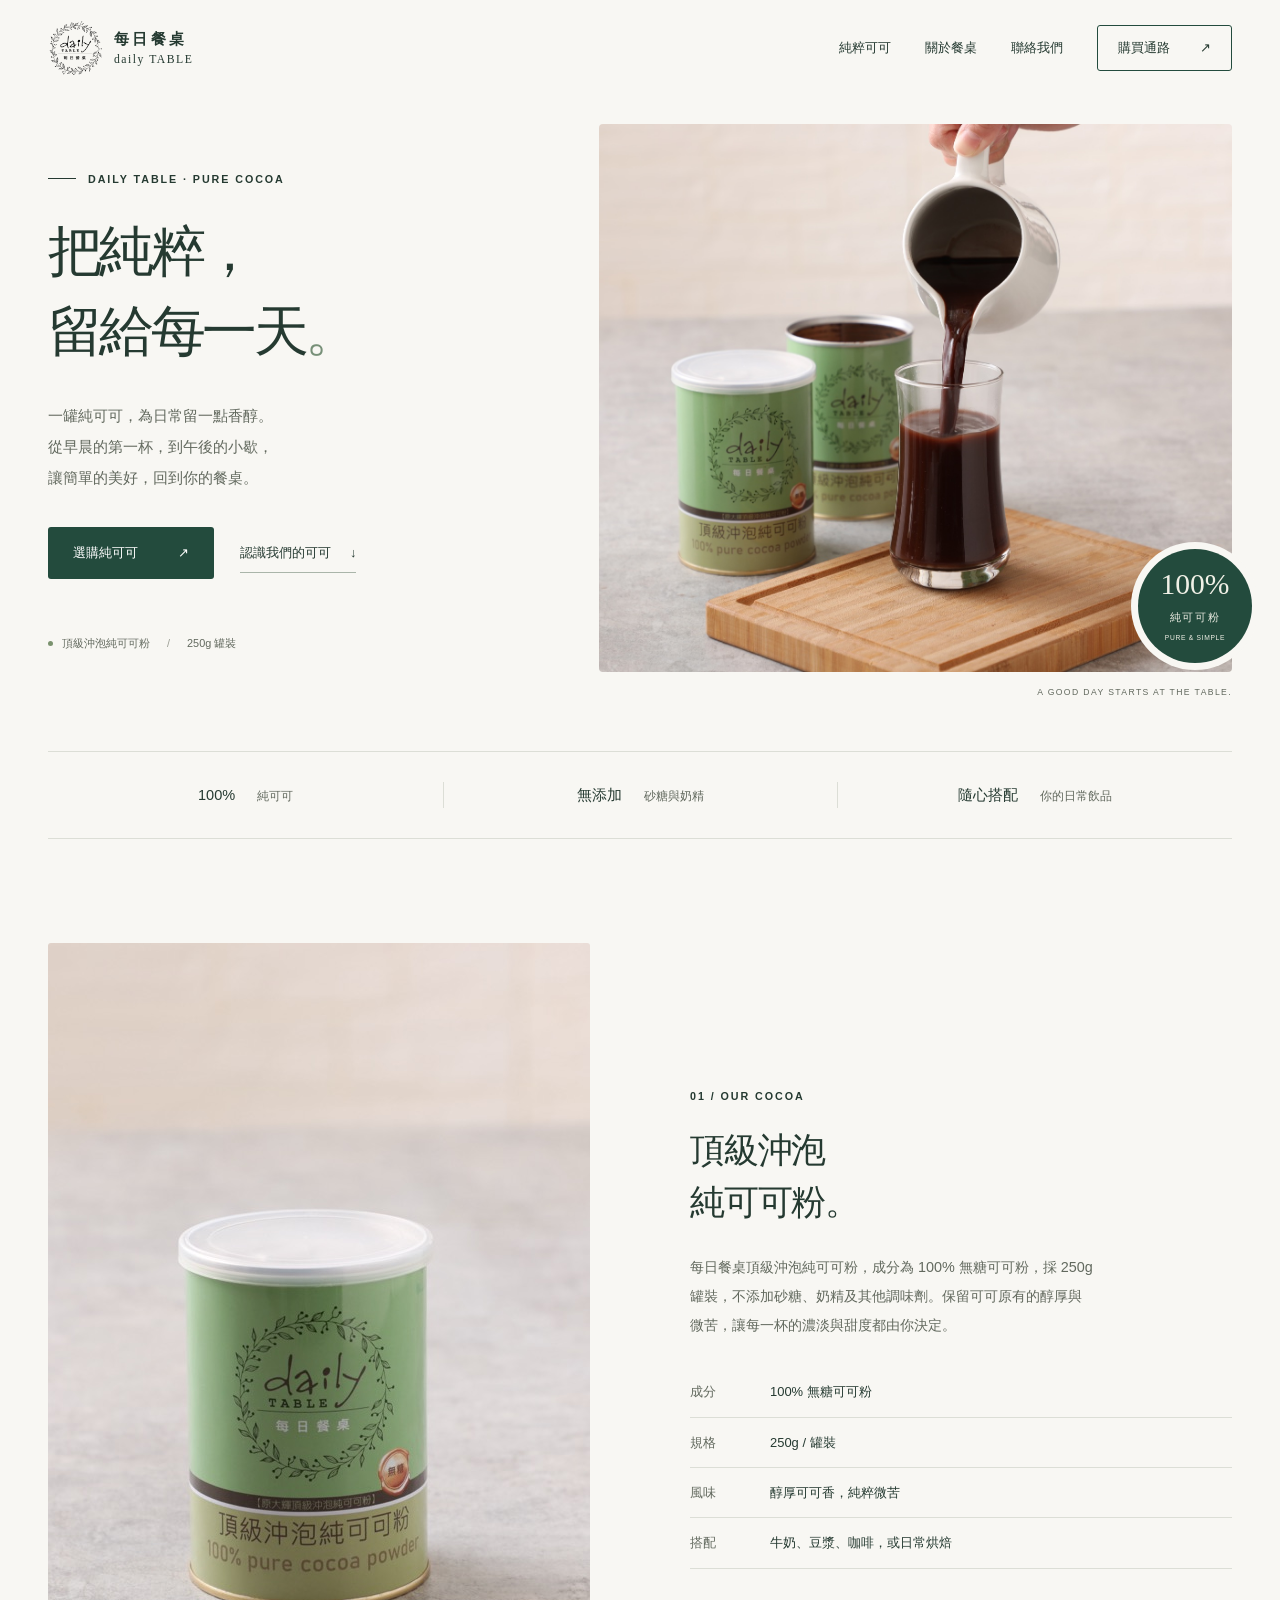
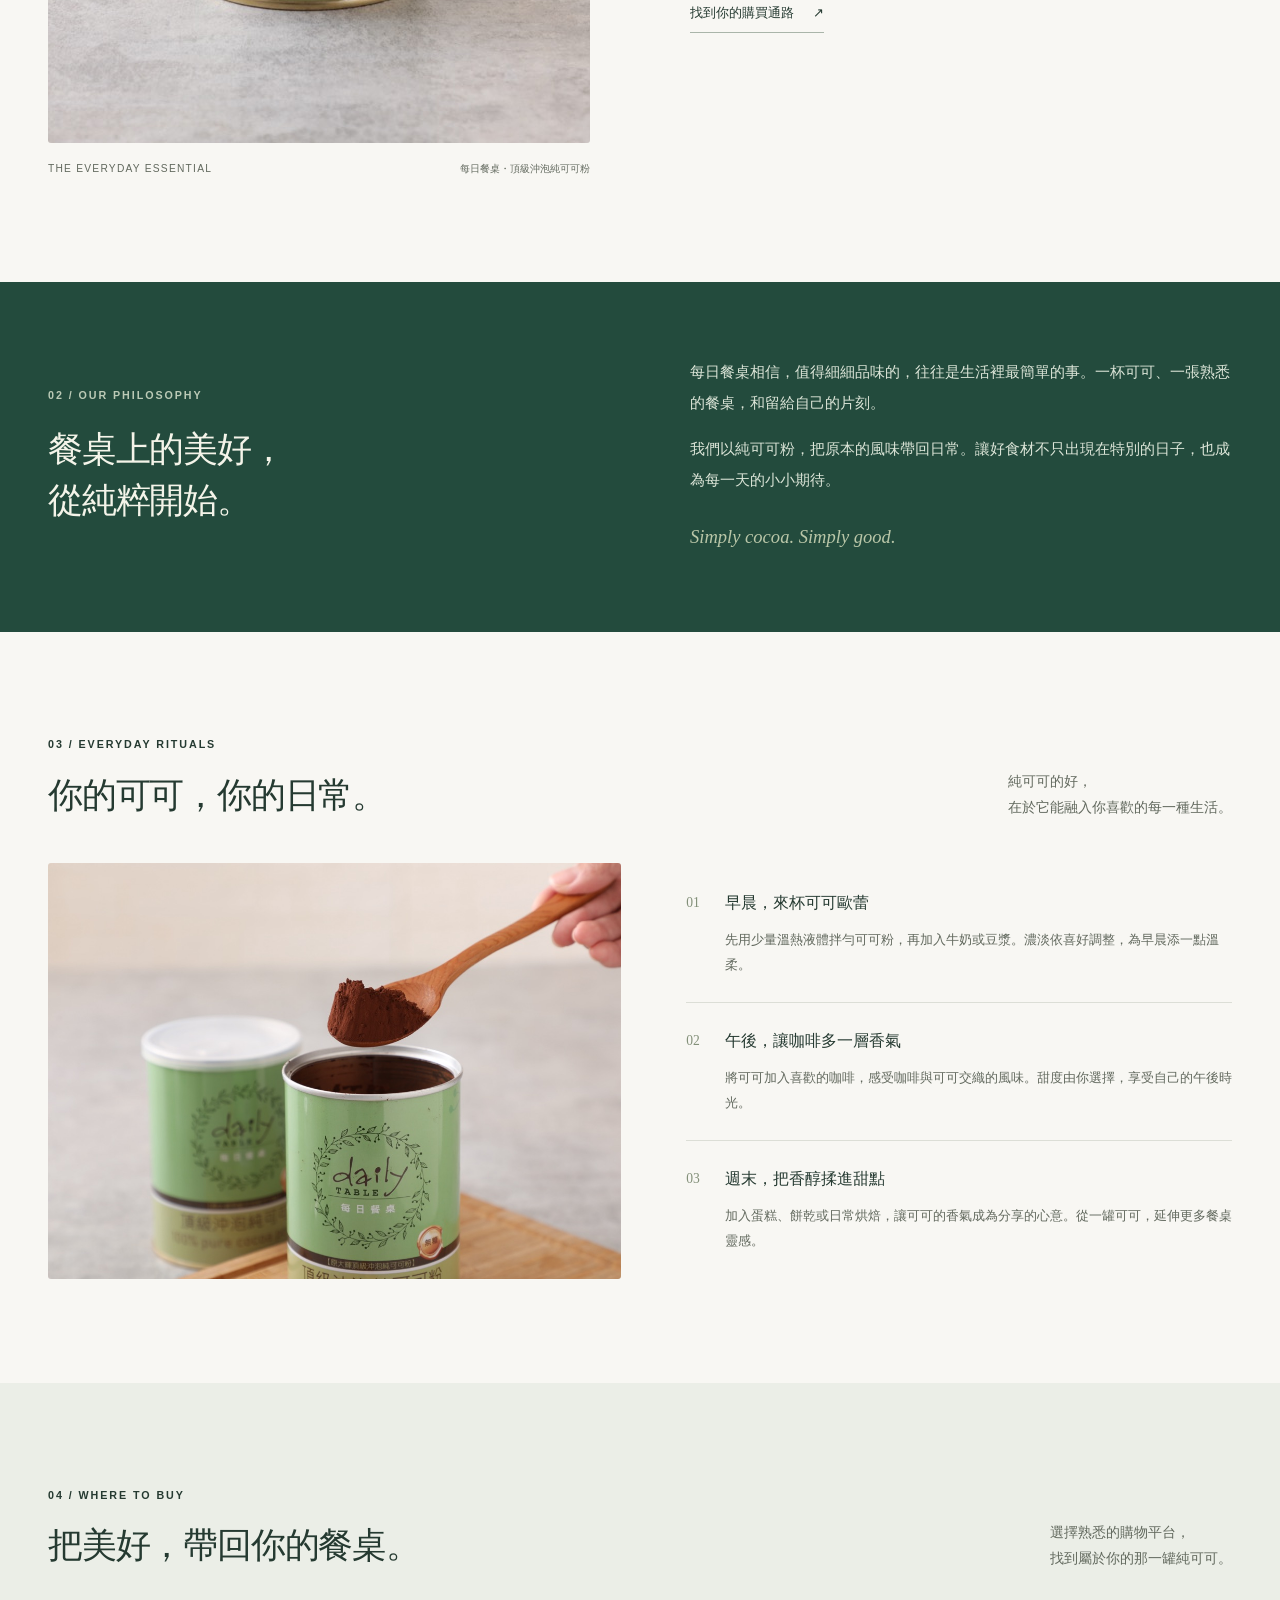
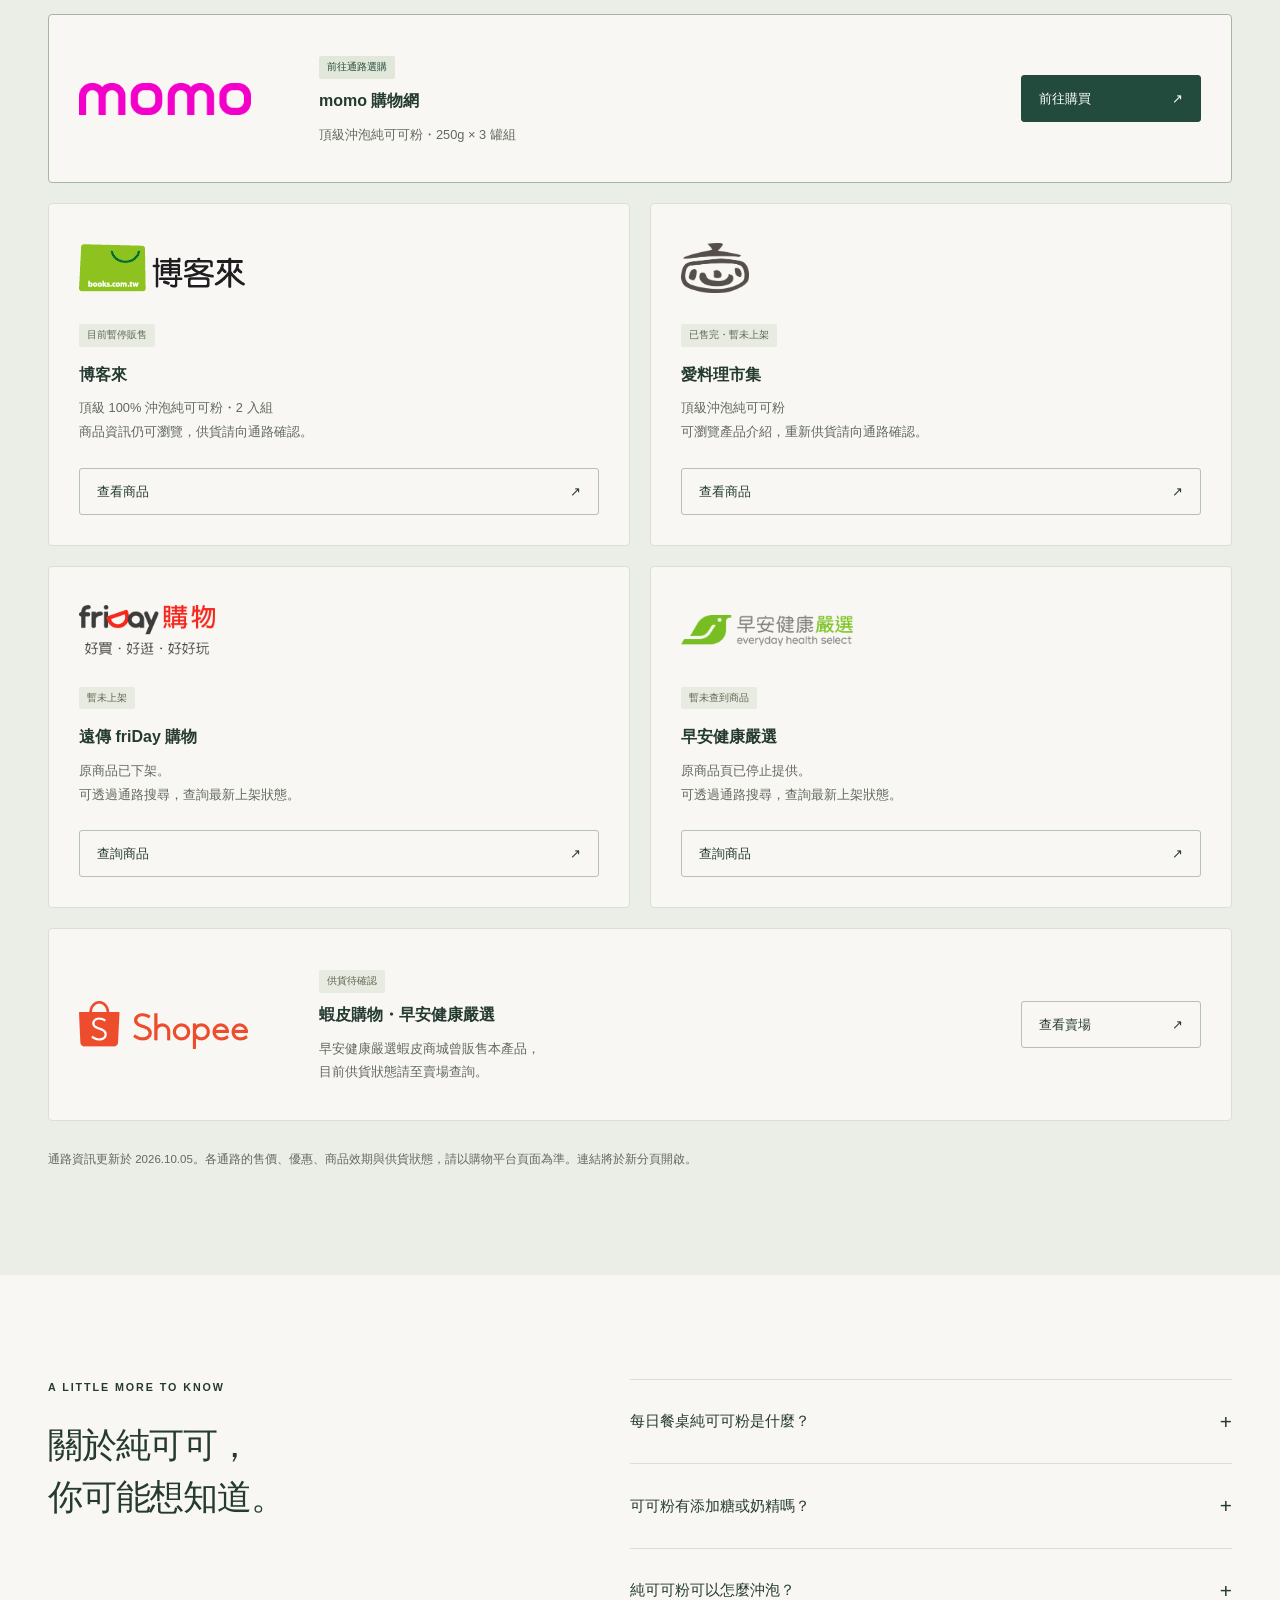
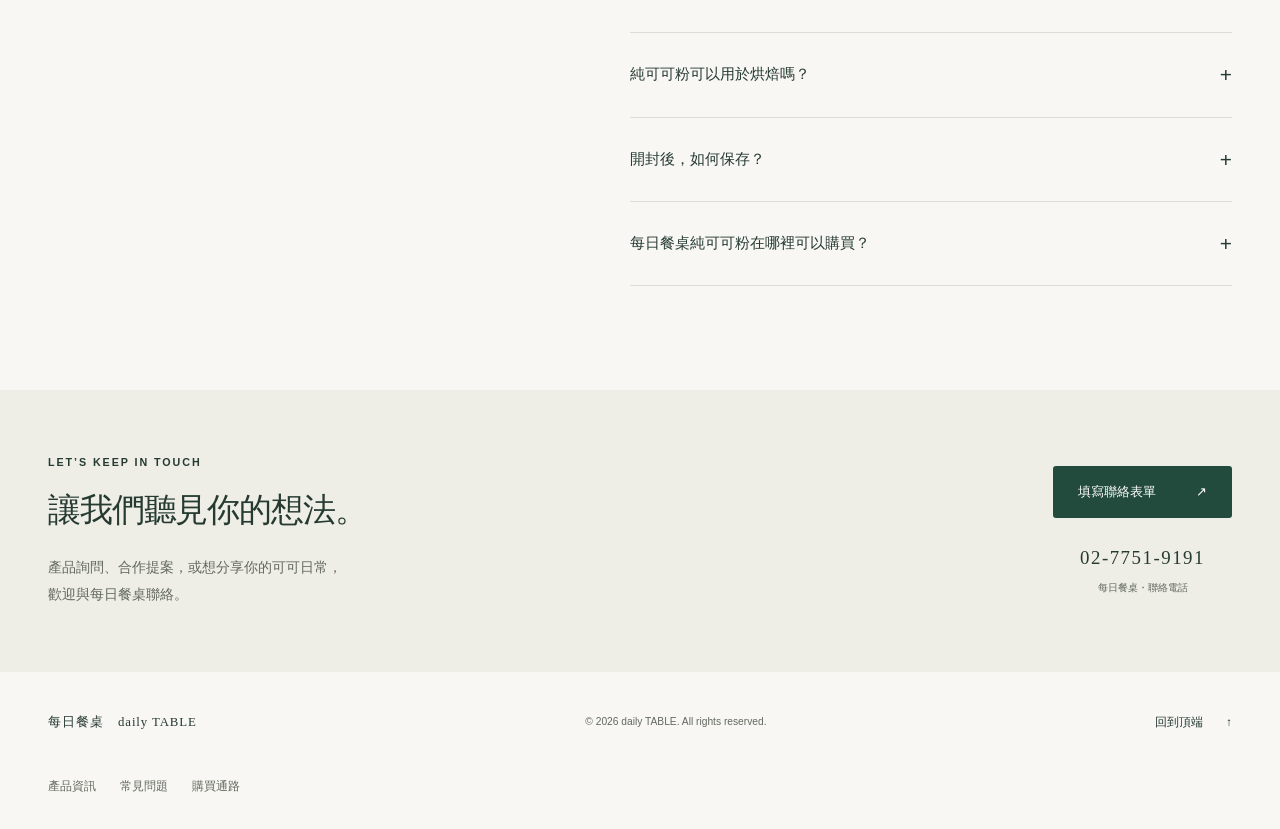
==== commit 356cbe8e: "Improve SEO and AI search discoverability" ====
--- a/index.html
+++ b/index.html
@@ -3,32 +3,263 @@
 <head>
     <meta charset="utf-8">
     <meta name="viewport" content="width=device-width, initial-scale=1">
+    <meta name="robots" content="index, follow, max-image-preview:large, max-snippet:-1">
     <meta name="theme-color" content="#234b3d">
-    <meta name="description" content="每日餐桌 daily TABLE 頂級沖泡純可可粉，100% 無糖可可粉，不添加砂糖與奶精。認識產品、探索日常喝法，選擇喜愛的購物通路。">
-    <title>每日餐桌 daily TABLE｜把純粹，留給每一天</title>
+    <meta name="description" content="每日餐桌 daily TABLE 頂級沖泡純可可粉，100% 無糖可可粉、250g 罐裝，不添加砂糖與奶精。認識產品成分、沖泡搭配、保存方式、購買通路及供貨資訊。">
+    <title>每日餐桌 daily TABLE｜100% 無糖純可可粉 250g</title>
     <link rel="canonical" href="https://mydailytable.com/">
+    <meta property="og:site_name" content="每日餐桌 daily TABLE">
     <meta property="og:type" content="website">
     <meta property="og:locale" content="zh_TW">
-    <meta property="og:title" content="每日餐桌 daily TABLE｜把純粹，留給每一天">
-    <meta property="og:description" content="一罐純可可，為日常留一點香醇。認識每日餐桌 100% 無糖純可可粉，探索購買通路。">
+    <meta property="og:title" content="每日餐桌 daily TABLE｜100% 無糖純可可粉 250g">
+    <meta property="og:description" content="每日餐桌 daily TABLE 頂級沖泡純可可粉，100% 無糖可可粉、250g 罐裝，不添加砂糖與奶精。認識產品成分、沖泡搭配、保存方式、購買通路及供貨資訊。">
     <meta property="og:url" content="https://mydailytable.com/">
     <meta property="og:image" content="https://mydailytable.com/assets/img/web/cocoa-table.jpg">
     <meta property="og:image:alt" content="每日餐桌純可可粉與可可飲">
+    <meta property="og:image:width" content="1600">
+    <meta property="og:image:height" content="1066">
+    <meta name="twitter:card" content="summary_large_image">
+    <meta name="twitter:title" content="每日餐桌 daily TABLE｜100% 無糖純可可粉 250g">
+    <meta name="twitter:description" content="每日餐桌 daily TABLE 頂級沖泡純可可粉，100% 無糖可可粉、250g 罐裝，不添加砂糖與奶精。認識產品成分、沖泡搭配、保存方式、購買通路及供貨資訊。">
+    <meta name="twitter:image" content="https://mydailytable.com/assets/img/web/cocoa-table.jpg">
+    <meta name="twitter:image:alt" content="每日餐桌 250g 無糖純可可粉與可可飲">
+    <link rel="describedby" href="llms.txt" type="text/plain" title="每日餐桌品牌與產品資訊摘要">
     <link rel="icon" type="image/x-icon" href="assets/black.ico">
     <link rel="preload" as="image" href="assets/img/web/cocoa-pour.jpg">
     <link rel="stylesheet" href="assets/css/styles.css">
     <script src="assets/js/scripts.js" defer></script>
     <script type="application/ld+json">
-    {
-        "@context": "https://schema.org",
-        "@type": "Product",
-        "name": "每日餐桌頂級沖泡純可可粉",
-        "description": "100% 無糖可可粉，不添加砂糖、奶精及其他調味劑，250g 罐裝。",
-        "image": "https://mydailytable.com/assets/img/web/cocoa-table.jpg",
-        "brand": { "@type": "Brand", "name": "每日餐桌 daily TABLE" },
-        "weight": { "@type": "QuantitativeValue", "value": 250, "unitCode": "GRM" },
-        "url": "https://mydailytable.com/#product"
-    }
+{
+    "@context": "https://schema.org",
+    "@graph": [
+        {
+            "@type": "Organization",
+            "@id": "https://mydailytable.com/#organization",
+            "name": "每日餐桌",
+            "alternateName": "daily TABLE",
+            "url": "https://mydailytable.com/",
+            "logo": {
+                "@type": "ImageObject",
+                "url": "https://mydailytable.com/assets/img/web/brand-mark.png",
+                "width": 180,
+                "height": 179
+            },
+            "telephone": "+886-2-7751-9191",
+            "sameAs": [
+                "https://linktr.ee/mydailytable"
+            ],
+            "contactPoint": {
+                "@type": "ContactPoint",
+                "telephone": "+886-2-7751-9191",
+                "contactType": "產品詢問與合作",
+                "url": "https://docs.google.com/forms/d/e/1FAIpQLSff094t0H1z1QmbA-Ue1UqOWwl1qVPoZwaZHkiG1S1cwmKBJw/viewform",
+                "availableLanguage": "zh-Hant"
+            }
+        },
+        {
+            "@type": "Brand",
+            "@id": "https://mydailytable.com/#brand",
+            "name": "每日餐桌 daily TABLE",
+            "url": "https://mydailytable.com/"
+        },
+        {
+            "@type": "WebSite",
+            "@id": "https://mydailytable.com/#website",
+            "url": "https://mydailytable.com/",
+            "name": "每日餐桌 daily TABLE",
+            "alternateName": [
+                "每日餐桌",
+                "daily TABLE"
+            ],
+            "inLanguage": "zh-Hant",
+            "publisher": {
+                "@id": "https://mydailytable.com/#organization"
+            }
+        },
+        {
+            "@type": "WebPage",
+            "@id": "https://mydailytable.com/#webpage",
+            "url": "https://mydailytable.com/",
+            "name": "每日餐桌 daily TABLE｜100% 無糖純可可粉 250g",
+            "description": "每日餐桌 daily TABLE 頂級沖泡純可可粉，100% 無糖可可粉、250g 罐裝，不添加砂糖與奶精。認識產品成分、沖泡搭配、保存方式、購買通路及供貨資訊。",
+            "inLanguage": "zh-Hant",
+            "dateModified": "2026-10-05",
+            "isPartOf": {
+                "@id": "https://mydailytable.com/#website"
+            },
+            "publisher": {
+                "@id": "https://mydailytable.com/#organization"
+            },
+            "mainEntity": {
+                "@id": "https://mydailytable.com/#product"
+            },
+            "hasPart": {
+                "@id": "https://mydailytable.com/#faq"
+            },
+            "primaryImageOfPage": {
+                "@type": "ImageObject",
+                "url": "https://mydailytable.com/assets/img/web/cocoa-table.jpg",
+                "width": 1600,
+                "height": 1066
+            }
+        },
+        {
+            "@type": "Product",
+            "@id": "https://mydailytable.com/#product",
+            "url": "https://mydailytable.com/#product",
+            "name": "每日餐桌頂級沖泡純可可粉",
+            "alternateName": "daily TABLE 無糖純可可粉 250g",
+            "description": "每日餐桌頂級沖泡純可可粉，成分為 100% 無糖可可粉，採 250g 罐裝，不添加砂糖、奶精及其他調味劑。保留可可原有的醇厚與微苦，讓每一杯的濃淡與甜度都由你決定。",
+            "image": [
+                "https://mydailytable.com/assets/img/web/cocoa-tin.jpg",
+                "https://mydailytable.com/assets/img/web/cocoa-table.jpg"
+            ],
+            "brand": {
+                "@id": "https://mydailytable.com/#brand"
+            },
+            "category": "無糖純可可粉",
+            "size": "250g 罐裝",
+            "weight": {
+                "@type": "QuantitativeValue",
+                "value": 250,
+                "unitCode": "GRM"
+            },
+            "additionalProperty": [
+                {
+                    "@type": "PropertyValue",
+                    "name": "成分",
+                    "value": "100% 無糖可可粉"
+                },
+                {
+                    "@type": "PropertyValue",
+                    "name": "不添加",
+                    "value": "砂糖、奶精及其他調味劑"
+                }
+            ],
+            "mainEntityOfPage": {
+                "@id": "https://mydailytable.com/#webpage"
+            },
+            "subjectOf": {
+                "@id": "https://mydailytable.com/#faq"
+            }
+        },
+        {
+            "@type": "FAQPage",
+            "@id": "https://mydailytable.com/#faq",
+            "url": "https://mydailytable.com/#faq",
+            "name": "每日餐桌純可可粉常見問題",
+            "inLanguage": "zh-Hant",
+            "isPartOf": {
+                "@id": "https://mydailytable.com/#webpage"
+            },
+            "about": {
+                "@id": "https://mydailytable.com/#product"
+            },
+            "mainEntity": [
+                {
+                    "@type": "Question",
+                    "name": "每日餐桌純可可粉是什麼？",
+                    "acceptedAnswer": {
+                        "@type": "Answer",
+                        "text": "每日餐桌 daily TABLE 的頂級沖泡純可可粉，成分為 100% 無糖可可粉，採 250g 罐裝。可搭配牛奶、豆漿、咖啡，也可用於日常烘焙。"
+                    }
+                },
+                {
+                    "@type": "Question",
+                    "name": "可可粉有添加糖或奶精嗎？",
+                    "acceptedAnswer": {
+                        "@type": "Answer",
+                        "text": "每日餐桌頂級沖泡純可可粉不添加砂糖、奶精及其他調味劑，保留可可醇厚微苦的風味。可依個人喜好搭配飲品或調整甜度。"
+                    }
+                },
+                {
+                    "@type": "Question",
+                    "name": "純可可粉可以怎麼沖泡？",
+                    "acceptedAnswer": {
+                        "@type": "Answer",
+                        "text": "先用少量溫熱液體將可可粉拌勻，再加入牛奶或豆漿，依喜好調整濃淡。也可加入咖啡，搭配出自己的可可飲品。"
+                    }
+                },
+                {
+                    "@type": "Question",
+                    "name": "純可可粉可以用於烘焙嗎？",
+                    "acceptedAnswer": {
+                        "@type": "Answer",
+                        "text": "可以。每日餐桌純可可粉可加入蛋糕、餅乾等日常烘焙。因為可可粉本身無糖，配方的糖量請依食譜與個人喜好調整。"
+                    }
+                },
+                {
+                    "@type": "Question",
+                    "name": "開封後，如何保存？",
+                    "acceptedAnswer": {
+                        "@type": "Answer",
+                        "text": "每次使用後請蓋緊罐蓋，置於陰涼、乾燥及通風處，避免潮濕與高溫。保存期限與其他注意事項，請依實際商品包裝標示。"
+                    }
+                },
+                {
+                    "@type": "Question",
+                    "name": "每日餐桌純可可粉在哪裡可以購買？",
+                    "acceptedAnswer": {
+                        "@type": "Answer",
+                        "text": "本站整理 momo、博客來、愛料理市集、遠傳 friDay、早安健康嚴選與蝦皮早安健康嚴選等購買或查詢通路。請至購買通路查看各平台供貨資訊；訂購、付款、配送及退換貨請於下單平台辦理。"
+                    }
+                }
+            ]
+        },
+        {
+            "@type": "ItemList",
+            "@id": "https://mydailytable.com/#shop",
+            "url": "https://mydailytable.com/#shop",
+            "name": "每日餐桌純可可粉購買與查詢通路",
+            "numberOfItems": 6,
+            "itemListOrder": "https://schema.org/ItemListUnordered",
+            "itemListElement": [
+                {
+                    "@type": "ListItem",
+                    "position": 1,
+                    "name": "momo 購物網",
+                    "url": "https://www.momoshop.com.tw/product/9507948",
+                    "description": "250g × 3 罐組，購買直連；供貨以通路頁面為準。"
+                },
+                {
+                    "@type": "ListItem",
+                    "position": 2,
+                    "name": "博客來",
+                    "url": "https://www.books.com.tw/products/N011166921",
+                    "description": "250g × 2 入組商品資訊，查核時暫停販售。"
+                },
+                {
+                    "@type": "ListItem",
+                    "position": 3,
+                    "name": "愛料理市集",
+                    "url": "https://market.icook.tw/products/cocoa",
+                    "description": "商品資訊，查核時已售完並下架。"
+                },
+                {
+                    "@type": "ListItem",
+                    "position": 4,
+                    "name": "遠傳 friDay 購物",
+                    "url": "https://ec-w.shopping.friday.tw/aisearch?keyword=%E6%AF%8F%E6%97%A5%E9%A4%90%E6%A1%8C",
+                    "description": "站內查詢連結，原商品已下架。"
+                },
+                {
+                    "@type": "ListItem",
+                    "position": 5,
+                    "name": "早安健康嚴選",
+                    "url": "https://shop.everydayhealth.com.tw/products?query=%E6%AF%8F%E6%97%A5%E9%A4%90%E6%A1%8C",
+                    "description": "站內查詢連結，查核時未查到商品。"
+                },
+                {
+                    "@type": "ListItem",
+                    "position": 6,
+                    "name": "蝦皮購物・早安健康嚴選",
+                    "url": "https://shopee.tw/everydayhealth",
+                    "description": "曾販售本產品的具名零售商賣場，目前供貨待確認。"
+                }
+            ]
+        }
+    ]
+}
     </script>
 </head>
 <body id="page-top">
@@ -83,8 +314,8 @@
                 </figure>
                 <div class="product-copy">
                     <p class="eyebrow">01 / OUR COCOA</p>
-                    <h2 id="product-heading">簡單的成分，<br>豐富的可可風味。</h2>
-                    <p class="body-copy">保留可可原有的醇厚與微苦，不以砂糖、奶精或其他調味劑修飾。讓每一杯的濃淡與甜度，都由你決定。</p>
+                    <h2 id="product-heading">頂級沖泡<br>純可可粉。</h2>
+                    <p class="body-copy">每日餐桌頂級沖泡純可可粉，成分為 100% 無糖可可粉，採 250g 罐裝，不添加砂糖、奶精及其他調味劑。保留可可原有的醇厚與微苦，讓每一杯的濃淡與甜度都由你決定。</p>
                     <dl class="product-details">
                         <div><dt>成分</dt><dd>100% 無糖可可粉</dd></div>
                         <div><dt>規格</dt><dd>250g / 罐裝</dd></div>
@@ -160,13 +391,16 @@
             </div>
         </section>
 
-        <section class="section questions-section" aria-labelledby="questions-heading">
+        <section id="faq" class="section questions-section" aria-labelledby="questions-heading">
             <div class="container questions-layout">
                 <div><p class="eyebrow">A LITTLE MORE TO KNOW</p><h2 id="questions-heading">關於純可可，<br>你可能想知道。</h2></div>
                 <div class="questions">
-                    <details><summary>可可粉有添加糖或奶精嗎？<span aria-hidden="true">+</span></summary><p>每日餐桌頂級沖泡純可可粉的成分為 100% 無糖可可粉，不添加砂糖、奶精及其他調味劑。可依個人喜好搭配飲品或調整甜度。</p></details>
+                    <details><summary>每日餐桌純可可粉是什麼？<span aria-hidden="true">+</span></summary><p>每日餐桌 daily TABLE 的頂級沖泡純可可粉，成分為 100% 無糖可可粉，採 250g 罐裝。可搭配牛奶、豆漿、咖啡，也可用於日常烘焙。</p></details>
+                    <details><summary>可可粉有添加糖或奶精嗎？<span aria-hidden="true">+</span></summary><p>每日餐桌頂級沖泡純可可粉不添加砂糖、奶精及其他調味劑，保留可可醇厚微苦的風味。可依個人喜好搭配飲品或調整甜度。</p></details>
+                    <details><summary>純可可粉可以怎麼沖泡？<span aria-hidden="true">+</span></summary><p>先用少量溫熱液體將可可粉拌勻，再加入牛奶或豆漿，依喜好調整濃淡。也可加入咖啡，搭配出自己的可可飲品。</p></details>
+                    <details><summary>純可可粉可以用於烘焙嗎？<span aria-hidden="true">+</span></summary><p>可以。每日餐桌純可可粉可加入蛋糕、餅乾等日常烘焙。因為可可粉本身無糖，配方的糖量請依食譜與個人喜好調整。</p></details>
                     <details><summary>開封後，如何保存？<span aria-hidden="true">+</span></summary><p>每次使用後請蓋緊罐蓋，置於陰涼、乾燥及通風處，避免潮濕與高溫。保存期限與其他注意事項，請依實際商品包裝標示。</p></details>
-                    <details><summary>在哪裡可以購買？<span aria-hidden="true">+</span></summary><p>請至上方的<a href="#shop">購買通路</a>選擇平台。不同平台的組合、價格與庫存可能不同；訂單、配送及退換貨問題，請聯繫下單平台的客服。</p></details>
+                    <details><summary>每日餐桌純可可粉在哪裡可以購買？<span aria-hidden="true">+</span></summary><p>本站整理 momo、博客來、愛料理市集、遠傳 friDay、早安健康嚴選與蝦皮早安健康嚴選等購買或查詢通路。請至<a href="#shop">購買通路</a>查看各平台供貨資訊；訂購、付款、配送及退換貨請於下單平台辦理。</p></details>
                 </div>
             </div>
         </section>
@@ -180,6 +414,9 @@
     </main>
     <footer class="site-footer">
         <div class="container footer-inner"><a class="footer-brand" href="#page-top">每日餐桌 <span lang="en">daily TABLE</span></a><p>© <span id="copyright-year">2026</span> daily TABLE. All rights reserved.</p><a class="back-top" href="#page-top">回到頂端 <span aria-hidden="true">↑</span></a></div>
+        <nav class="container footer-links" aria-label="網站資訊">
+            <a href="#product">產品資訊</a><a href="#faq">常見問題</a><a href="#shop">購買通路</a>
+        </nav>
     </footer>
 </body>
 </html>
--- a/assets/css/styles.css
+++ b/assets/css/styles.css
@@ -140,6 +140,9 @@
 .footer-brand span { font-family: Georgia, serif; margin-left: 10px; }
 .site-footer p { font-size: .64rem; color: var(--muted); }
 .back-top { display: flex; gap: 23px; font-size: .72rem; padding-block: 10px; }
+.footer-links { display: flex; gap: 24px; padding-bottom: 28px; font-size: .72rem; color: var(--muted); }
+.footer-links a { padding-block: 4px; }
+.footer-links a:hover { color: var(--ink); text-decoration: underline; text-underline-offset: 5px; }
 @media (min-width: 1600px) { .hero { gap: 70px; } }
 @media (max-width: 1100px) {
     .container { width: calc(100% - 64px); }
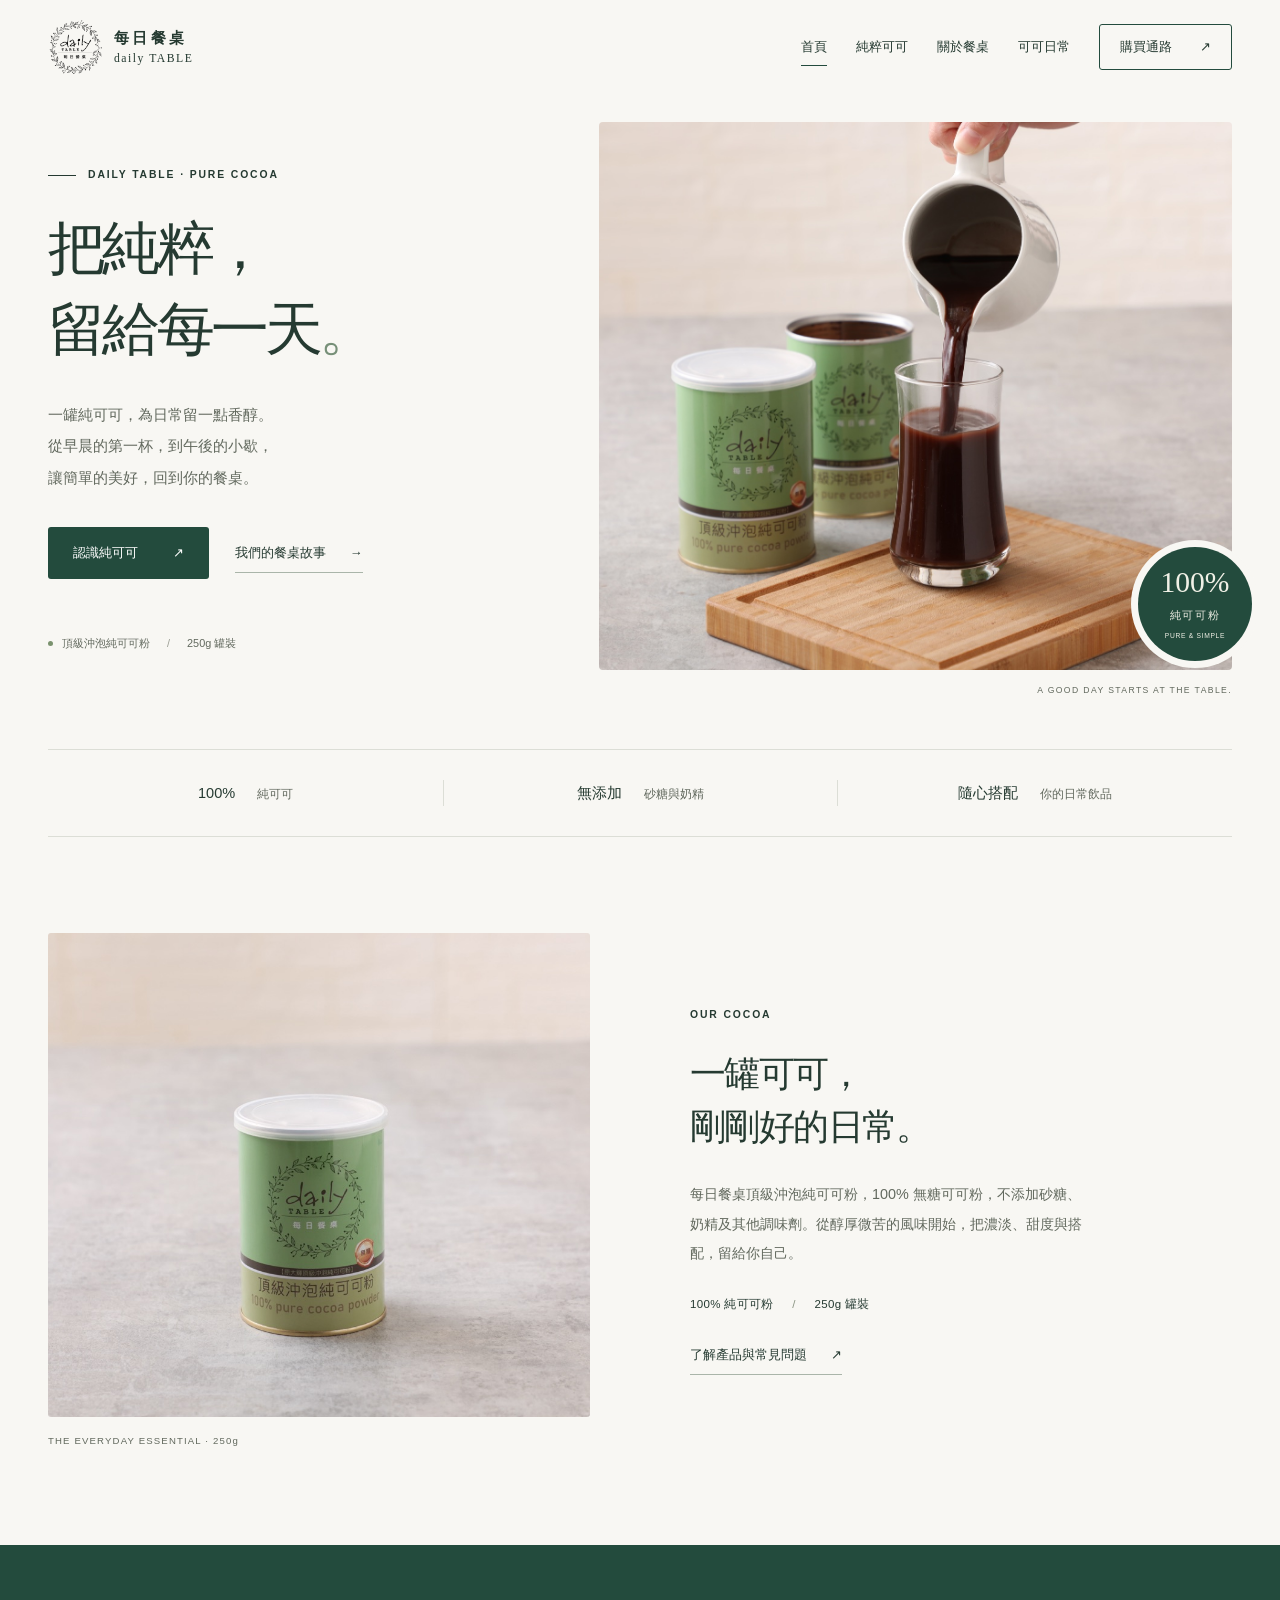
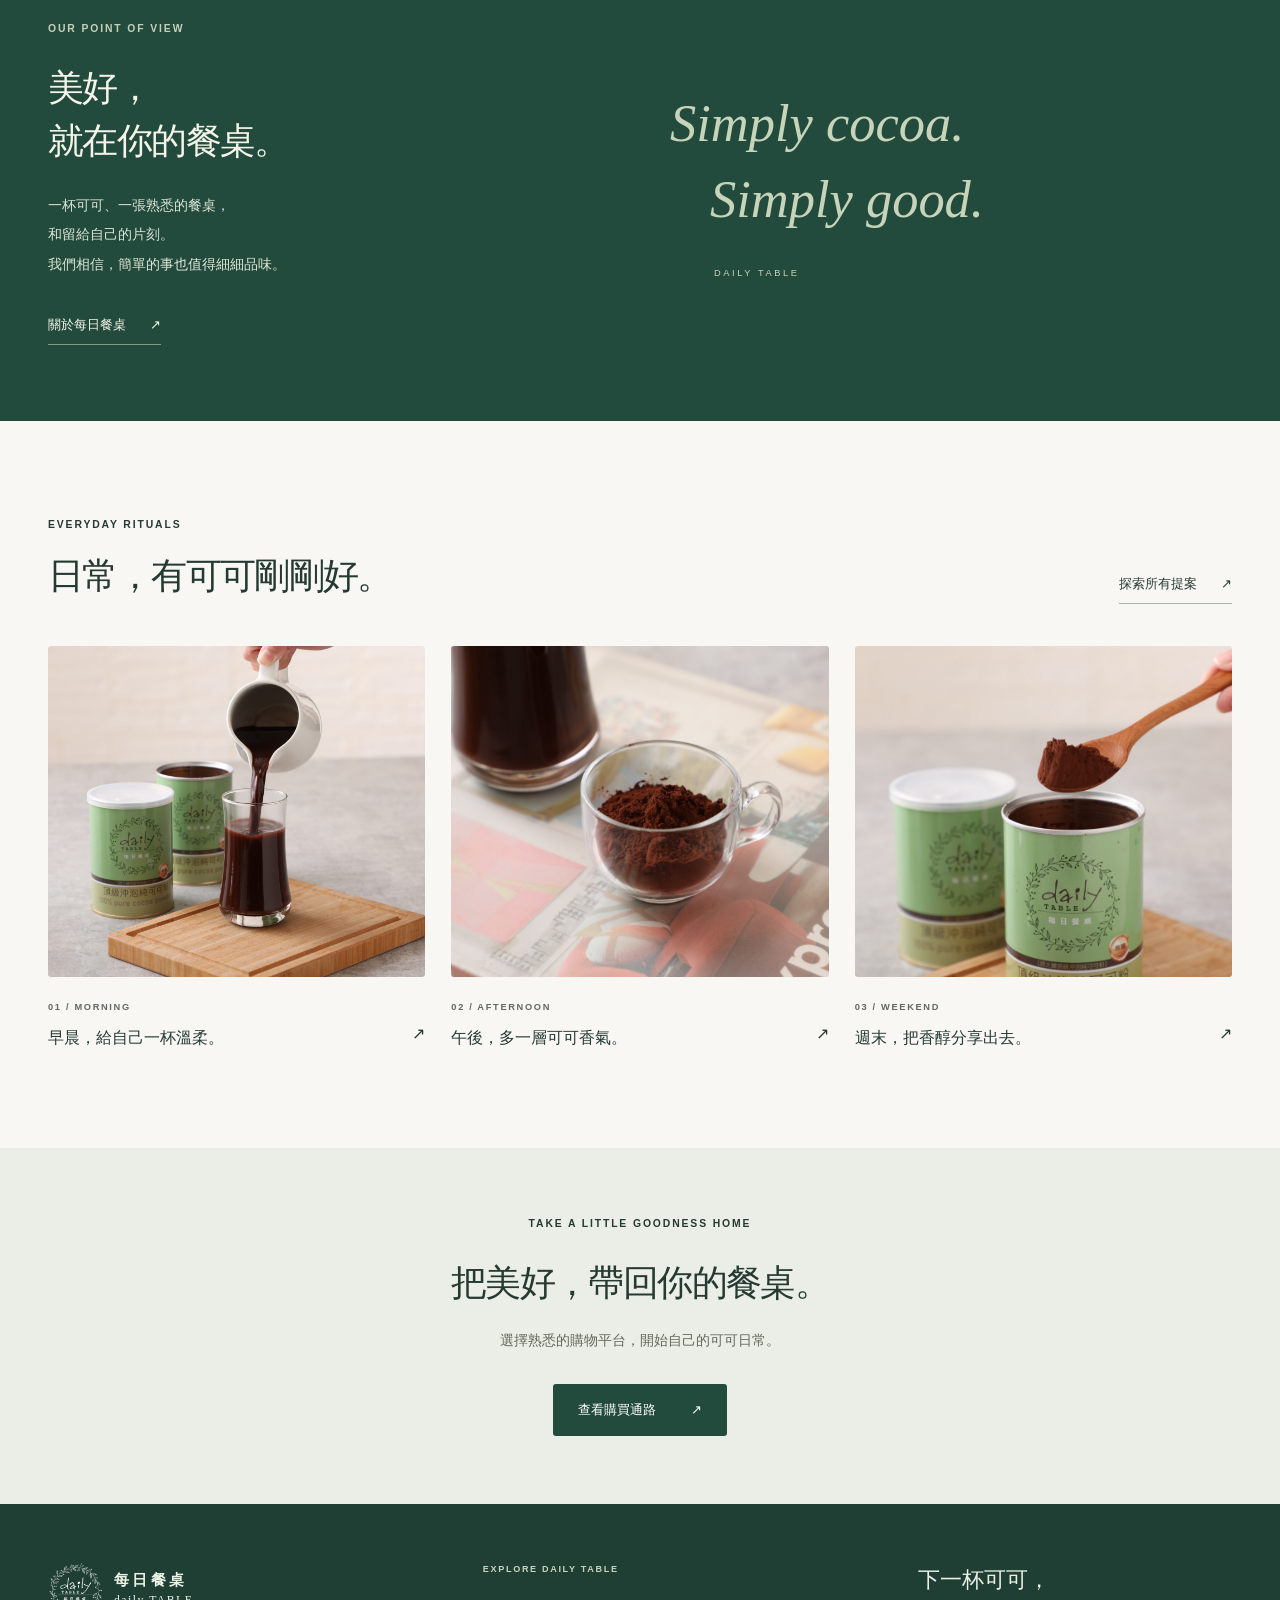
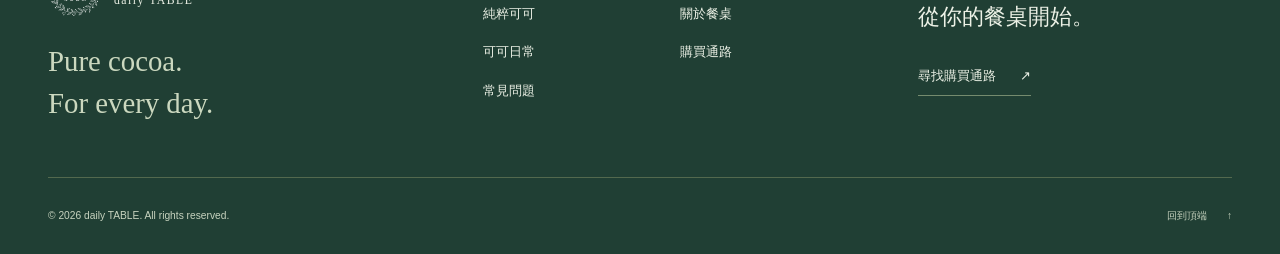
==== commit 33a541c1: "Convert daily TABLE into a multi-page brand website" ====
--- a/index.html
+++ b/index.html
@@ -3,33 +3,32 @@
 <head>
     <meta charset="utf-8">
     <meta name="viewport" content="width=device-width, initial-scale=1">
+    <meta name="theme-color" content="#234b3d">
     <meta name="robots" content="index, follow, max-image-preview:large, max-snippet:-1">
-    <meta name="theme-color" content="#234b3d">
-    <meta name="description" content="每日餐桌 daily TABLE 頂級沖泡純可可粉，100% 無糖可可粉、250g 罐裝，不添加砂糖與奶精。認識產品成分、沖泡搭配、保存方式、購買通路及供貨資訊。">
-    <title>每日餐桌 daily TABLE｜100% 無糖純可可粉 250g</title>
+    <title>每日餐桌 daily TABLE｜100% 無糖純可可粉，品味日常</title>
+    <meta name="description" content="每日餐桌 daily TABLE，以 100% 無糖純可可粉，讓香醇回到日常餐桌。認識 250g 頂級沖泡純可可粉、品牌理念、日常提案與購買通路。">
     <link rel="canonical" href="https://mydailytable.com/">
     <meta property="og:site_name" content="每日餐桌 daily TABLE">
     <meta property="og:type" content="website">
     <meta property="og:locale" content="zh_TW">
-    <meta property="og:title" content="每日餐桌 daily TABLE｜100% 無糖純可可粉 250g">
-    <meta property="og:description" content="每日餐桌 daily TABLE 頂級沖泡純可可粉，100% 無糖可可粉、250g 罐裝，不添加砂糖與奶精。認識產品成分、沖泡搭配、保存方式、購買通路及供貨資訊。">
+    <meta property="og:title" content="每日餐桌 daily TABLE｜100% 無糖純可可粉，品味日常">
+    <meta property="og:description" content="每日餐桌 daily TABLE，以 100% 無糖純可可粉，讓香醇回到日常餐桌。認識 250g 頂級沖泡純可可粉、品牌理念、日常提案與購買通路。">
     <meta property="og:url" content="https://mydailytable.com/">
-    <meta property="og:image" content="https://mydailytable.com/assets/img/web/cocoa-table.jpg">
-    <meta property="og:image:alt" content="每日餐桌純可可粉與可可飲">
-    <meta property="og:image:width" content="1600">
-    <meta property="og:image:height" content="1066">
+    <meta property="og:image" content="https://mydailytable.com/assets/img/web/cocoa-pour.jpg">
+    <meta property="og:image:width" content="1800">
+    <meta property="og:image:height" content="1200">
+    <meta property="og:image:alt" content="每日餐桌頂級沖泡純可可粉與日常可可飲">
     <meta name="twitter:card" content="summary_large_image">
-    <meta name="twitter:title" content="每日餐桌 daily TABLE｜100% 無糖純可可粉 250g">
-    <meta name="twitter:description" content="每日餐桌 daily TABLE 頂級沖泡純可可粉，100% 無糖可可粉、250g 罐裝，不添加砂糖與奶精。認識產品成分、沖泡搭配、保存方式、購買通路及供貨資訊。">
-    <meta name="twitter:image" content="https://mydailytable.com/assets/img/web/cocoa-table.jpg">
-    <meta name="twitter:image:alt" content="每日餐桌 250g 無糖純可可粉與可可飲">
-    <link rel="describedby" href="llms.txt" type="text/plain" title="每日餐桌品牌與產品資訊摘要">
-    <link rel="icon" type="image/x-icon" href="assets/black.ico">
-    <link rel="preload" as="image" href="assets/img/web/cocoa-pour.jpg">
-    <link rel="stylesheet" href="assets/css/styles.css">
-    <script src="assets/js/scripts.js" defer></script>
-    <script type="application/ld+json">
-{
+    <meta name="twitter:title" content="每日餐桌 daily TABLE｜100% 無糖純可可粉，品味日常">
+    <meta name="twitter:description" content="每日餐桌 daily TABLE，以 100% 無糖純可可粉，讓香醇回到日常餐桌。認識 250g 頂級沖泡純可可粉、品牌理念、日常提案與購買通路。">
+    <meta name="twitter:image" content="https://mydailytable.com/assets/img/web/cocoa-pour.jpg">
+    <meta name="twitter:image:alt" content="每日餐桌頂級沖泡純可可粉與日常可可飲">
+    <link rel="describedby" href="/llms.txt" type="text/plain" title="每日餐桌品牌與產品資訊摘要">
+    <link rel="icon" href="/assets/black.ico" type="image/x-icon">
+    <link rel="preload" as="image" href="/assets/img/web/cocoa-pour.jpg">
+    <link rel="stylesheet" href="/assets/css/styles.css">
+    <script src="/assets/js/scripts.js" defer></script>
+    <script type="application/ld+json">{
     "@context": "https://schema.org",
     "@graph": [
         {
@@ -43,17 +42,6 @@
                 "url": "https://mydailytable.com/assets/img/web/brand-mark.png",
                 "width": 180,
                 "height": 179
-            },
-            "telephone": "+886-2-7751-9191",
-            "sameAs": [
-                "https://linktr.ee/mydailytable"
-            ],
-            "contactPoint": {
-                "@type": "ContactPoint",
-                "telephone": "+886-2-7751-9191",
-                "contactType": "產品詢問與合作",
-                "url": "https://docs.google.com/forms/d/e/1FAIpQLSff094t0H1z1QmbA-Ue1UqOWwl1qVPoZwaZHkiG1S1cwmKBJw/viewform",
-                "availableLanguage": "zh-Hant"
             }
         },
         {
@@ -80,8 +68,8 @@
             "@type": "WebPage",
             "@id": "https://mydailytable.com/#webpage",
             "url": "https://mydailytable.com/",
-            "name": "每日餐桌 daily TABLE｜100% 無糖純可可粉 250g",
-            "description": "每日餐桌 daily TABLE 頂級沖泡純可可粉，100% 無糖可可粉、250g 罐裝，不添加砂糖與奶精。認識產品成分、沖泡搭配、保存方式、購買通路及供貨資訊。",
+            "name": "每日餐桌 daily TABLE｜100% 無糖純可可粉，品味日常",
+            "description": "每日餐桌 daily TABLE，以 100% 無糖純可可粉，讓香醇回到日常餐桌。認識 250g 頂級沖泡純可可粉、品牌理念、日常提案與購買通路。",
             "inLanguage": "zh-Hant",
             "dateModified": "2026-10-05",
             "isPartOf": {
@@ -90,333 +78,48 @@
             "publisher": {
                 "@id": "https://mydailytable.com/#organization"
             },
-            "mainEntity": {
-                "@id": "https://mydailytable.com/#product"
-            },
-            "hasPart": {
-                "@id": "https://mydailytable.com/#faq"
-            },
             "primaryImageOfPage": {
                 "@type": "ImageObject",
-                "url": "https://mydailytable.com/assets/img/web/cocoa-table.jpg",
-                "width": 1600,
-                "height": 1066
+                "url": "https://mydailytable.com/assets/img/web/cocoa-pour.jpg"
             }
-        },
-        {
-            "@type": "Product",
-            "@id": "https://mydailytable.com/#product",
-            "url": "https://mydailytable.com/#product",
-            "name": "每日餐桌頂級沖泡純可可粉",
-            "alternateName": "daily TABLE 無糖純可可粉 250g",
-            "description": "每日餐桌頂級沖泡純可可粉，成分為 100% 無糖可可粉，採 250g 罐裝，不添加砂糖、奶精及其他調味劑。保留可可原有的醇厚與微苦，讓每一杯的濃淡與甜度都由你決定。",
-            "image": [
-                "https://mydailytable.com/assets/img/web/cocoa-tin.jpg",
-                "https://mydailytable.com/assets/img/web/cocoa-table.jpg"
-            ],
-            "brand": {
-                "@id": "https://mydailytable.com/#brand"
-            },
-            "category": "無糖純可可粉",
-            "size": "250g 罐裝",
-            "weight": {
-                "@type": "QuantitativeValue",
-                "value": 250,
-                "unitCode": "GRM"
-            },
-            "additionalProperty": [
-                {
-                    "@type": "PropertyValue",
-                    "name": "成分",
-                    "value": "100% 無糖可可粉"
-                },
-                {
-                    "@type": "PropertyValue",
-                    "name": "不添加",
-                    "value": "砂糖、奶精及其他調味劑"
-                }
-            ],
-            "mainEntityOfPage": {
-                "@id": "https://mydailytable.com/#webpage"
-            },
-            "subjectOf": {
-                "@id": "https://mydailytable.com/#faq"
-            }
-        },
-        {
-            "@type": "FAQPage",
-            "@id": "https://mydailytable.com/#faq",
-            "url": "https://mydailytable.com/#faq",
-            "name": "每日餐桌純可可粉常見問題",
-            "inLanguage": "zh-Hant",
-            "isPartOf": {
-                "@id": "https://mydailytable.com/#webpage"
-            },
-            "about": {
-                "@id": "https://mydailytable.com/#product"
-            },
-            "mainEntity": [
-                {
-                    "@type": "Question",
-                    "name": "每日餐桌純可可粉是什麼？",
-                    "acceptedAnswer": {
-                        "@type": "Answer",
-                        "text": "每日餐桌 daily TABLE 的頂級沖泡純可可粉，成分為 100% 無糖可可粉，採 250g 罐裝。可搭配牛奶、豆漿、咖啡，也可用於日常烘焙。"
-                    }
-                },
-                {
-                    "@type": "Question",
-                    "name": "可可粉有添加糖或奶精嗎？",
-                    "acceptedAnswer": {
-                        "@type": "Answer",
-                        "text": "每日餐桌頂級沖泡純可可粉不添加砂糖、奶精及其他調味劑，保留可可醇厚微苦的風味。可依個人喜好搭配飲品或調整甜度。"
-                    }
-                },
-                {
-                    "@type": "Question",
-                    "name": "純可可粉可以怎麼沖泡？",
-                    "acceptedAnswer": {
-                        "@type": "Answer",
-                        "text": "先用少量溫熱液體將可可粉拌勻，再加入牛奶或豆漿，依喜好調整濃淡。也可加入咖啡，搭配出自己的可可飲品。"
-                    }
-                },
-                {
-                    "@type": "Question",
-                    "name": "純可可粉可以用於烘焙嗎？",
-                    "acceptedAnswer": {
-                        "@type": "Answer",
-                        "text": "可以。每日餐桌純可可粉可加入蛋糕、餅乾等日常烘焙。因為可可粉本身無糖，配方的糖量請依食譜與個人喜好調整。"
-                    }
-                },
-                {
-                    "@type": "Question",
-                    "name": "開封後，如何保存？",
-                    "acceptedAnswer": {
-                        "@type": "Answer",
-                        "text": "每次使用後請蓋緊罐蓋，置於陰涼、乾燥及通風處，避免潮濕與高溫。保存期限與其他注意事項，請依實際商品包裝標示。"
-                    }
-                },
-                {
-                    "@type": "Question",
-                    "name": "每日餐桌純可可粉在哪裡可以購買？",
-                    "acceptedAnswer": {
-                        "@type": "Answer",
-                        "text": "本站整理 momo、博客來、愛料理市集、遠傳 friDay、早安健康嚴選與蝦皮早安健康嚴選等購買或查詢通路。請至購買通路查看各平台供貨資訊；訂購、付款、配送及退換貨請於下單平台辦理。"
-                    }
-                }
-            ]
-        },
-        {
-            "@type": "ItemList",
-            "@id": "https://mydailytable.com/#shop",
-            "url": "https://mydailytable.com/#shop",
-            "name": "每日餐桌純可可粉購買與查詢通路",
-            "numberOfItems": 6,
-            "itemListOrder": "https://schema.org/ItemListUnordered",
-            "itemListElement": [
-                {
-                    "@type": "ListItem",
-                    "position": 1,
-                    "name": "momo 購物網",
-                    "url": "https://www.momoshop.com.tw/product/9507948",
-                    "description": "250g × 3 罐組，購買直連；供貨以通路頁面為準。"
-                },
-                {
-                    "@type": "ListItem",
-                    "position": 2,
-                    "name": "博客來",
-                    "url": "https://www.books.com.tw/products/N011166921",
-                    "description": "250g × 2 入組商品資訊，查核時暫停販售。"
-                },
-                {
-                    "@type": "ListItem",
-                    "position": 3,
-                    "name": "愛料理市集",
-                    "url": "https://market.icook.tw/products/cocoa",
-                    "description": "商品資訊，查核時已售完並下架。"
-                },
-                {
-                    "@type": "ListItem",
-                    "position": 4,
-                    "name": "遠傳 friDay 購物",
-                    "url": "https://ec-w.shopping.friday.tw/aisearch?keyword=%E6%AF%8F%E6%97%A5%E9%A4%90%E6%A1%8C",
-                    "description": "站內查詢連結，原商品已下架。"
-                },
-                {
-                    "@type": "ListItem",
-                    "position": 5,
-                    "name": "早安健康嚴選",
-                    "url": "https://shop.everydayhealth.com.tw/products?query=%E6%AF%8F%E6%97%A5%E9%A4%90%E6%A1%8C",
-                    "description": "站內查詢連結，查核時未查到商品。"
-                },
-                {
-                    "@type": "ListItem",
-                    "position": 6,
-                    "name": "蝦皮購物・早安健康嚴選",
-                    "url": "https://shopee.tw/everydayhealth",
-                    "description": "曾販售本產品的具名零售商賣場，目前供貨待確認。"
-                }
-            ]
         }
     ]
-}
-    </script>
+}</script>
 </head>
-<body id="page-top">
-    <a class="skip-link" href="#main">跳至主要內容</a>
-    <header class="site-header">
-        <div class="container header-inner">
-            <a class="brand" href="#page-top" aria-label="每日餐桌，回到首頁">
-                <img src="assets/img/web/brand-mark.png" width="56" height="56" alt="" class="brand-mark">
-                <span class="brand-name">每日餐桌<span lang="en">daily TABLE</span></span>
-            </a>
-            <button class="menu-toggle" type="button" aria-controls="site-nav" aria-expanded="false" aria-label="開啟導覽選單">
-                <span></span><span></span>
-            </button>
-            <nav id="site-nav" class="site-nav" aria-label="主要導覽">
-                <a href="#product">純粹可可</a>
-                <a href="#about">關於餐桌</a>
-                <a href="#contact">聯絡我們</a>
-                <a class="nav-shop" href="#shop">購買通路 <span aria-hidden="true">↗</span></a>
-            </nav>
+<body id="page-top" class="home-page">
+<a class="skip-link" href="#main">跳至主要內容</a>
+<header class="site-header"><div class="container header-inner"><a class="brand" href="/" aria-label="每日餐桌首頁"><img src="/assets/img/web/brand-mark.png" width="54" height="54" alt="" class="brand-mark"><span class="brand-name">每日餐桌<span lang="en">daily TABLE</span></span></a><button class="menu-toggle" type="button" aria-controls="site-nav" aria-expanded="false" aria-label="開啟導覽選單"><span></span><span></span></button><nav id="site-nav" class="site-nav" aria-label="主要導覽"><a href="/" aria-current="page">首頁</a><a href="/products/cocoa/">純粹可可</a><a href="/about/">關於餐桌</a><a href="/rituals/">可可日常</a><a href="/shop/" class="nav-shop">購買通路 <span aria-hidden="true">↗</span></a></nav></div></header>
+<main id="main">
+    <section class="hero container" aria-labelledby="hero-heading">
+        <div class="hero-copy">
+            <p class="eyebrow"><span class="eyebrow-line"></span> DAILY TABLE · PURE COCOA</p>
+            <h1 id="hero-heading">把純粹，<br>留給每一天<span class="title-dot">。</span></h1>
+            <p class="hero-description">一罐純可可，為日常留一點香醇。<br>從早晨的第一杯，到午後的小歇，<br>讓簡單的美好，回到你的餐桌。</p>
+            <div class="hero-actions"><a class="button button-dark" href="/products/cocoa/">認識純可可 <span aria-hidden="true">↗</span></a><a class="text-link" href="/about/">我們的餐桌故事 <span aria-hidden="true">→</span></a></div>
+            <div class="hero-note"><span class="note-dot"></span> 頂級沖泡純可可粉 <span class="note-divider">/</span> 250g 罐裝</div>
         </div>
-    </header>
-    <main id="main">
-        <section class="hero container" aria-labelledby="hero-heading">
-            <div class="hero-copy">
-                <p class="eyebrow"><span class="eyebrow-line"></span> DAILY TABLE · PURE COCOA</p>
-                <h1 id="hero-heading">把純粹，<br>留給每一天<span class="title-dot">。</span></h1>
-                <p class="hero-description">一罐純可可，為日常留一點香醇。<br>從早晨的第一杯，到午後的小歇，<br>讓簡單的美好，回到你的餐桌。</p>
-                <div class="hero-actions">
-                    <a class="button button-dark" href="#shop">選購純可可 <span aria-hidden="true">↗</span></a>
-                    <a class="text-link" href="#product">認識我們的可可 <span aria-hidden="true">↓</span></a>
-                </div>
-                <div class="hero-note"><span class="note-dot"></span> 頂級沖泡純可可粉 <span class="note-divider">/</span> 250g 罐裝</div>
-            </div>
-            <div class="hero-visual">
-                <img src="assets/img/web/cocoa-pour.jpg" width="1800" height="1200" alt="將香醇可可倒入玻璃杯，旁邊放著每日餐桌綠色可可粉罐" fetchpriority="high">
-                <div class="cocoa-seal"><span lang="en">100%</span><span>純可可粉</span><small lang="en">PURE & SIMPLE</small></div>
-                <span class="photo-caption" lang="en">A GOOD DAY STARTS AT THE TABLE.</span>
-            </div>
-        </section>
-
-        <div class="promise-strip container" aria-label="產品重點">
-            <p><span lang="en">100%</span> 純可可</p>
-            <p><span>無添加</span> 砂糖與奶精</p>
-            <p><span>隨心搭配</span> 你的日常飲品</p>
+        <div class="hero-visual">
+            <img src="/assets/img/web/cocoa-pour.jpg" width="1800" height="1200" alt="每日餐桌純可可粉與一杯正在倒入的可可飲" fetchpriority="high" decoding="async">
+            <div class="cocoa-seal"><span lang="en">100%</span><span>純可可粉</span><small lang="en">PURE &amp; SIMPLE</small></div>
+            <span class="photo-caption" lang="en">A GOOD DAY STARTS AT THE TABLE.</span>
         </div>
-
-        <section id="product" class="section product-section" aria-labelledby="product-heading">
-            <div class="container product-layout">
-                <figure class="product-photo">
-                    <img src="assets/img/web/cocoa-tin.jpg" width="1200" height="800" alt="每日餐桌頂級沖泡純可可粉 250g 綠色罐裝" loading="lazy" decoding="async">
-                    <figcaption><span lang="en">THE EVERYDAY ESSENTIAL</span><span>每日餐桌・頂級沖泡純可可粉</span></figcaption>
-                </figure>
-                <div class="product-copy">
-                    <p class="eyebrow">01 / OUR COCOA</p>
-                    <h2 id="product-heading">頂級沖泡<br>純可可粉。</h2>
-                    <p class="body-copy">每日餐桌頂級沖泡純可可粉，成分為 100% 無糖可可粉，採 250g 罐裝，不添加砂糖、奶精及其他調味劑。保留可可原有的醇厚與微苦，讓每一杯的濃淡與甜度都由你決定。</p>
-                    <dl class="product-details">
-                        <div><dt>成分</dt><dd>100% 無糖可可粉</dd></div>
-                        <div><dt>規格</dt><dd>250g / 罐裝</dd></div>
-                        <div><dt>風味</dt><dd>醇厚可可香，純粹微苦</dd></div>
-                        <div><dt>搭配</dt><dd>牛奶、豆漿、咖啡，或日常烘焙</dd></div>
-                    </dl>
-                    <a class="text-link" href="#shop">找到你的購買通路 <span aria-hidden="true">↗</span></a>
-                </div>
-            </div>
-        </section>
-
-        <section id="about" class="brand-section" aria-labelledby="about-heading">
-            <div class="container brand-layout">
-                <div><p class="eyebrow">02 / OUR PHILOSOPHY</p><h2 id="about-heading">餐桌上的美好，<br>從純粹開始。</h2></div>
-                <div class="brand-story"><p>每日餐桌相信，值得細細品味的，往往是生活裡最簡單的事。一杯可可、一張熟悉的餐桌，和留給自己的片刻。</p><p>我們以純可可粉，把原本的風味帶回日常。讓好食材不只出現在特別的日子，也成為每一天的小小期待。</p><span class="brand-signature" lang="en">Simply cocoa. Simply good.</span></div>
-            </div>
-        </section>
-
-        <section id="ritual" class="section ritual-section" aria-labelledby="ritual-heading">
-            <div class="container">
-                <div class="section-heading"><div><p class="eyebrow">03 / EVERYDAY RITUALS</p><h2 id="ritual-heading">你的可可，你的日常。</h2></div><p>純可可的好，<br>在於它能融入你喜歡的每一種生活。</p></div>
-                <div class="ritual-layout">
-                    <div class="ritual-image"><img src="assets/img/web/cocoa-spoon.jpg" width="1200" height="800" alt="木匙盛起細緻的純可可粉" loading="lazy" decoding="async"></div>
-                    <div class="ritual-list">
-                        <article><span class="ritual-number" lang="en">01</span><div><h3>早晨，來杯可可歐蕾</h3><p>先用少量溫熱液體拌勻可可粉，再加入牛奶或豆漿。濃淡依喜好調整，為早晨添一點溫柔。</p></div></article>
-                        <article><span class="ritual-number" lang="en">02</span><div><h3>午後，讓咖啡多一層香氣</h3><p>將可可加入喜歡的咖啡，感受咖啡與可可交織的風味。甜度由你選擇，享受自己的午後時光。</p></div></article>
-                        <article><span class="ritual-number" lang="en">03</span><div><h3>週末，把香醇揉進甜點</h3><p>加入蛋糕、餅乾或日常烘焙，讓可可的香氣成為分享的心意。從一罐可可，延伸更多餐桌靈感。</p></div></article>
-                    </div>
-                </div>
-            </div>
-        </section>
-
-        <section id="shop" class="section shop-section" aria-labelledby="shop-heading">
-            <div class="container">
-                <div class="section-heading"><div><p class="eyebrow">04 / WHERE TO BUY</p><h2 id="shop-heading">把美好，帶回你的餐桌。</h2></div><p>選擇熟悉的購物平台，<br>找到屬於你的那一罐純可可。</p></div>
-                <div class="retailer-grid">
-                    <article class="retailer-card retailer-featured">
-                        <div class="retailer-logo"><img src="assets/logos/momo.png" width="480" height="88" alt="momo" loading="lazy" decoding="async"></div>
-                        <div class="retailer-info"><span class="retailer-status status-available">前往通路選購</span><h3>momo 購物網</h3><p>頂級沖泡純可可粉・250g × 3 罐組</p></div>
-                        <a class="retailer-action" href="https://www.momoshop.com.tw/product/9507948" target="_blank" rel="noopener noreferrer" aria-label="至 momo 購買純可可粉（於新分頁開啟）">前往購買 <span aria-hidden="true">↗</span></a>
-                    </article>
-                    <article class="retailer-card">
-                        <div class="retailer-logo"><img src="assets/logos/books.png" width="166" height="48" alt="博客來" loading="lazy" decoding="async"></div>
-                        <span class="retailer-status">目前暫停販售</span>
-                        <h3>博客來</h3><p>頂級 100% 沖泡純可可粉・2 入組<br>商品資訊仍可瀏覽，供貨請向通路確認。</p>
-                        <a class="retailer-action" href="https://www.books.com.tw/products/N011166921" target="_blank" rel="noopener noreferrer" aria-label="至博客來查看商品（於新分頁開啟）">查看商品 <span aria-hidden="true">↗</span></a>
-                    </article>
-                    <article class="retailer-card">
-                        <div class="retailer-logo"><img src="assets/logos/icook.png" width="192" height="141" alt="愛料理" loading="lazy" decoding="async"></div>
-                        <span class="retailer-status">已售完・暫未上架</span>
-                        <h3>愛料理市集</h3><p>頂級沖泡純可可粉<br>可瀏覽產品介紹，重新供貨請向通路確認。</p>
-                        <a class="retailer-action" href="https://market.icook.tw/products/cocoa" target="_blank" rel="noopener noreferrer" aria-label="至愛料理市集查看商品（於新分頁開啟）">查看商品 <span aria-hidden="true">↗</span></a>
-                    </article>
-                    <article class="retailer-card">
-                        <div class="retailer-logo"><img src="assets/logos/friday.png" width="187" height="69" alt="friDay 購物" loading="lazy" decoding="async"></div>
-                        <span class="retailer-status">暫未上架</span>
-                        <h3>遠傳 friDay 購物</h3><p>原商品已下架。<br>可透過通路搜尋，查詢最新上架狀態。</p>
-                        <a class="retailer-action" href="https://ec-w.shopping.friday.tw/aisearch?keyword=%E6%AF%8F%E6%97%A5%E9%A4%90%E6%A1%8C" target="_blank" rel="noopener noreferrer" aria-label="至 friDay 查詢每日餐桌（於新分頁開啟）">查詢商品 <span aria-hidden="true">↗</span></a>
-                    </article>
-                    <article class="retailer-card">
-                        <div class="retailer-logo"><img src="assets/logos/everydayhealth.png" width="480" height="87" alt="早安健康嚴選" loading="lazy" decoding="async"></div>
-                        <span class="retailer-status">暫未查到商品</span>
-                        <h3>早安健康嚴選</h3><p>原商品頁已停止提供。<br>可透過通路搜尋，查詢最新上架狀態。</p>
-                        <a class="retailer-action" href="https://shop.everydayhealth.com.tw/products?query=%E6%AF%8F%E6%97%A5%E9%A4%90%E6%A1%8C" target="_blank" rel="noopener noreferrer" aria-label="至早安健康嚴選查詢每日餐桌（於新分頁開啟）">查詢商品 <span aria-hidden="true">↗</span></a>
-                    </article>
-                    <article class="retailer-card retailer-featured retailer-marketplace">
-                        <div class="retailer-logo"><img src="assets/logos/shopee.png" width="169" height="48" alt="蝦皮購物" loading="lazy" decoding="async"></div>
-                        <div class="retailer-info"><span class="retailer-status">供貨待確認</span><h3>蝦皮購物・早安健康嚴選</h3><p>早安健康嚴選蝦皮商城曾販售本產品，<br>目前供貨狀態請至賣場查詢。</p></div>
-                        <a class="retailer-action" href="https://shopee.tw/everydayhealth" target="_blank" rel="noopener noreferrer" aria-label="至蝦皮早安健康嚴選查看賣場（於新分頁開啟）">查看賣場 <span aria-hidden="true">↗</span></a>
-                    </article>
-                </div>
-                <p class="shop-note">通路資訊更新於 <time datetime="2026-10-05">2026.10.05</time>。各通路的售價、優惠、商品效期與供貨狀態，請以購物平台頁面為準。連結將於新分頁開啟。</p>
-            </div>
-        </section>
-
-        <section id="faq" class="section questions-section" aria-labelledby="questions-heading">
-            <div class="container questions-layout">
-                <div><p class="eyebrow">A LITTLE MORE TO KNOW</p><h2 id="questions-heading">關於純可可，<br>你可能想知道。</h2></div>
-                <div class="questions">
-                    <details><summary>每日餐桌純可可粉是什麼？<span aria-hidden="true">+</span></summary><p>每日餐桌 daily TABLE 的頂級沖泡純可可粉，成分為 100% 無糖可可粉，採 250g 罐裝。可搭配牛奶、豆漿、咖啡，也可用於日常烘焙。</p></details>
-                    <details><summary>可可粉有添加糖或奶精嗎？<span aria-hidden="true">+</span></summary><p>每日餐桌頂級沖泡純可可粉不添加砂糖、奶精及其他調味劑，保留可可醇厚微苦的風味。可依個人喜好搭配飲品或調整甜度。</p></details>
-                    <details><summary>純可可粉可以怎麼沖泡？<span aria-hidden="true">+</span></summary><p>先用少量溫熱液體將可可粉拌勻，再加入牛奶或豆漿，依喜好調整濃淡。也可加入咖啡，搭配出自己的可可飲品。</p></details>
-                    <details><summary>純可可粉可以用於烘焙嗎？<span aria-hidden="true">+</span></summary><p>可以。每日餐桌純可可粉可加入蛋糕、餅乾等日常烘焙。因為可可粉本身無糖，配方的糖量請依食譜與個人喜好調整。</p></details>
-                    <details><summary>開封後，如何保存？<span aria-hidden="true">+</span></summary><p>每次使用後請蓋緊罐蓋，置於陰涼、乾燥及通風處，避免潮濕與高溫。保存期限與其他注意事項，請依實際商品包裝標示。</p></details>
-                    <details><summary>每日餐桌純可可粉在哪裡可以購買？<span aria-hidden="true">+</span></summary><p>本站整理 momo、博客來、愛料理市集、遠傳 friDay、早安健康嚴選與蝦皮早安健康嚴選等購買或查詢通路。請至<a href="#shop">購買通路</a>查看各平台供貨資訊；訂購、付款、配送及退換貨請於下單平台辦理。</p></details>
-                </div>
-            </div>
-        </section>
-
-        <section id="contact" class="contact-section" aria-labelledby="contact-heading">
-            <div class="container contact-layout">
-                <div><p class="eyebrow">LET’S KEEP IN TOUCH</p><h2 id="contact-heading">讓我們聽見你的想法。</h2><p>產品詢問、合作提案，或想分享你的可可日常，<br>歡迎與每日餐桌聯絡。</p></div>
-                <div class="contact-actions"><a class="button button-dark" href="https://docs.google.com/forms/d/e/1FAIpQLSff094t0H1z1QmbA-Ue1UqOWwl1qVPoZwaZHkiG1S1cwmKBJw/viewform" target="_blank" rel="noopener noreferrer">填寫聯絡表單 <span aria-hidden="true">↗</span><span class="sr-only">（於新分頁開啟）</span></a><a class="contact-phone" href="tel:+886277519191">02-7751-9191</a><span class="contact-caption">每日餐桌・聯絡電話</span></div>
-            </div>
-        </section>
-    </main>
-    <footer class="site-footer">
-        <div class="container footer-inner"><a class="footer-brand" href="#page-top">每日餐桌 <span lang="en">daily TABLE</span></a><p>© <span id="copyright-year">2026</span> daily TABLE. All rights reserved.</p><a class="back-top" href="#page-top">回到頂端 <span aria-hidden="true">↑</span></a></div>
-        <nav class="container footer-links" aria-label="網站資訊">
-            <a href="#product">產品資訊</a><a href="#faq">常見問題</a><a href="#shop">購買通路</a>
-        </nav>
-    </footer>
+    </section>
+    <div class="promise-strip container" aria-label="產品重點"><p><span lang="en">100%</span> 純可可</p><p><span>無添加</span> 砂糖與奶精</p><p><span>隨心搭配</span> 你的日常飲品</p></div>
+    <section class="section container home-product" aria-labelledby="home-product-heading">
+        <figure><img src="/assets/img/web/cocoa-tin.jpg" width="1200" height="800" alt="每日餐桌頂級沖泡純可可粉 250g 綠色罐裝" loading="lazy" decoding="async"><figcaption lang="en">THE EVERYDAY ESSENTIAL · 250g</figcaption></figure>
+        <div><p class="eyebrow">OUR COCOA</p><h2 id="home-product-heading">一罐可可，<br>剛剛好的日常。</h2><p class="body-copy">每日餐桌頂級沖泡純可可粉，100% 無糖可可粉，不添加砂糖、奶精及其他調味劑。從醇厚微苦的風味開始，把濃淡、甜度與搭配，留給你自己。</p><p class="home-product-detail">100% 純可可粉 <span>/</span> 250g 罐裝</p><a class="text-link" href="/products/cocoa/">了解產品與常見問題 <span aria-hidden="true">↗</span></a></div>
+    </section>
+    <section class="home-philosophy" aria-labelledby="home-about-heading"><div class="container home-philosophy-inner"><div><p class="eyebrow">OUR POINT OF VIEW</p><h2 id="home-about-heading">美好，<br>就在你的餐桌。</h2><p>一杯可可、一張熟悉的餐桌，<br>和留給自己的片刻。<br>我們相信，簡單的事也值得細細品味。</p><a class="text-link" href="/about/">關於每日餐桌 <span aria-hidden="true">↗</span></a></div><div class="philosophy-word" aria-hidden="true"><span>Simply cocoa.</span><span>Simply good.</span><small>DAILY TABLE</small></div></div></section>
+    <section class="section container" aria-labelledby="home-rituals-heading">
+        <div class="section-heading"><div><p class="eyebrow">EVERYDAY RITUALS</p><h2 id="home-rituals-heading">日常，有可可剛剛好。</h2></div><a class="text-link" href="/rituals/">探索所有提案 <span aria-hidden="true">↗</span></a></div>
+        <div class="journal-grid">
+            <a class="journal-card" href="/rituals/#morning"><div class="journal-image"><img src="/assets/img/web/cocoa-pour.jpg" width="1800" height="1200" alt="香醇可可倒入玻璃杯" loading="lazy" decoding="async"></div><div class="journal-caption"><p class="eyebrow">01 / MORNING</p><h3>早晨，給自己一杯溫柔。</h3><span aria-hidden="true">↗</span></div></a>
+            <a class="journal-card" href="/rituals/#afternoon"><div class="journal-image"><img src="/assets/img/web/cocoa-moment.jpg" width="1400" height="933" alt="玻璃杯中的細緻可可粉與可可飲" loading="lazy" decoding="async"></div><div class="journal-caption"><p class="eyebrow">02 / AFTERNOON</p><h3>午後，多一層可可香氣。</h3><span aria-hidden="true">↗</span></div></a>
+            <a class="journal-card" href="/rituals/#weekend"><div class="journal-image"><img src="/assets/img/web/cocoa-spoon.jpg" width="1200" height="800" alt="木匙盛起純可可粉" loading="lazy" decoding="async"></div><div class="journal-caption"><p class="eyebrow">03 / WEEKEND</p><h3>週末，把香醇分享出去。</h3><span aria-hidden="true">↗</span></div></a>
+        </div>
+    </section>
+    <section class="home-shop" aria-labelledby="home-shop-heading"><div class="container"><p class="eyebrow">TAKE A LITTLE GOODNESS HOME</p><h2 id="home-shop-heading">把美好，帶回你的餐桌。</h2><p>選擇熟悉的購物平台，開始自己的可可日常。</p><a class="button button-dark" href="/shop/">查看購買通路 <span aria-hidden="true">↗</span></a></div></section>
+</main>
+<footer class="site-footer"><div class="container footer-main"><div class="footer-identity"><a class="brand footer-brand" href="/" aria-label="每日餐桌首頁"><img src="/assets/img/web/brand-mark.png" width="54" height="54" alt="" class="brand-mark"><span class="brand-name">每日餐桌<span lang="en">daily TABLE</span></span></a><p lang="en">Pure cocoa.<br>For every day.</p></div><nav class="footer-navigation" aria-label="頁尾導覽"><p class="eyebrow">EXPLORE DAILY TABLE</p><div><a href="/products/cocoa/">純粹可可</a><a href="/about/">關於餐桌</a><a href="/rituals/">可可日常</a><a href="/shop/">購買通路</a><a href="/products/cocoa/#faq">常見問題</a></div></nav><div class="footer-invitation"><p>下一杯可可，<br>從你的餐桌開始。</p><a class="text-link" href="/shop/">尋找購買通路 <span aria-hidden="true">↗</span></a></div></div><div class="container footer-bottom"><p>© <span id="copyright-year">2026</span> daily TABLE. All rights reserved.</p><a href="#page-top">回到頂端 <span aria-hidden="true">↑</span></a></div></footer>
 </body>
 </html>
--- a/assets/css/styles.css
+++ b/assets/css/styles.css
@@ -1,107 +1,157 @@
-:root {
-    --paper: #f8f7f3;
-    --white: #fff;
-    --ink: #253a31;
-    --green: #234b3d;
-    --muted: #62695e;
-    --line: #dcded6;
-    --sage: #ebeee7;
-    --serif: "Noto Serif TC", "Songti TC", "PMingLiU", serif;
-    --sans: -apple-system, BlinkMacSystemFont, "Segoe UI", "Noto Sans TC", "Microsoft JhengHei", sans-serif;
-}
+:root { --paper: #f8f7f3; --white: #fff; --ink: #253a31; --green: #234b3d; --muted: #62695e; --line: #dcded6; --sage: #ebeee7; --serif: "Noto Serif TC", "Songti TC", "PMingLiU", serif; --sans: -apple-system, BlinkMacSystemFont, "Segoe UI", "Noto Sans TC", "Microsoft JhengHei", sans-serif; }
 *, *::before, *::after { box-sizing: border-box; }
 html { scroll-behavior: smooth; scroll-padding-top: 7rem; }
 body { margin: 0; color: var(--ink); background: var(--paper); font-family: var(--sans); font-size: 16px; line-height: 1.8; -webkit-font-smoothing: antialiased; }
 a { color: inherit; text-decoration: none; }
 button { font: inherit; }
-img { display: block; max-width: 100%; }
+img { display: block; max-width: 100%; height: auto; }
 figure, p, h1, h2, h3 { margin: 0; }
-::selection { color: var(--white); background: var(--green); }
+::selection { background: var(--green); color: white; }
 :focus-visible { outline: 2px solid var(--green); outline-offset: 5px; }
 .container { width: min(1280px, calc(100% - 96px)); margin-inline: auto; }
-.section { padding-block: 104px; }
-h1, h2 { font-family: var(--serif); font-weight: 500; }
-h2 { font-size: clamp(1.9rem, 2.7vw, 2.65rem); line-height: 1.5; letter-spacing: -.035em; }
-.eyebrow { display: flex; align-items: center; gap: 12px; font-size: .67rem; line-height: 1.5; font-weight: 600; letter-spacing: .18em; margin-bottom: 25px; }
+.section { padding-block: 96px; }
+h1, h2 { font-family: var(--serif); font-weight: 500; letter-spacing: -.045em; }
+h1 { font-size: clamp(2.7rem, 4.5vw, 4.2rem); line-height: 1.42; }
+h2 { font-size: clamp(1.9rem, 2.8vw, 2.7rem); line-height: 1.5; }
+h3 { font-size: 1.05rem; font-weight: 500; line-height: 1.7; }
+.eyebrow { display: flex; align-items: center; gap: 12px; font-size: .65rem; font-weight: 600; line-height: 1.6; letter-spacing: .18em; margin-bottom: 24px; }
 .eyebrow-line { width: 28px; height: 1px; background: currentColor; }
+.body-copy { font-size: .9rem; color: var(--muted); line-height: 2.05; margin-top: 25px; }
+.body-copy p + p { margin-top: 20px; }
+.title-dot { color: #779078; }
 .sr-only { position: absolute; width: 1px; height: 1px; padding: 0; margin: -1px; overflow: hidden; clip: rect(0,0,0,0); white-space: nowrap; border: 0; }
-.skip-link { position: fixed; top: -100px; left: 12px; z-index: 20; padding: 10px 16px; background: var(--green); color: white; }
+.skip-link { position: fixed; top: -100px; left: 12px; z-index: 20; padding: 10px 16px; color: white; background: var(--green); }
 .skip-link:focus { top: 12px; }
+.button { display: inline-flex; align-items: center; justify-content: center; gap: 35px; min-height: 52px; padding: 13px 24px; border: 1px solid transparent; border-radius: 3px; font-size: .84rem; font-weight: 500; transition: background .18s ease, transform .18s ease; }
+.button-dark { background: var(--green); color: white; }
+.button-dark:hover { background: #35624f; }
+.button-light { background: var(--paper); color: var(--green); }
+.button-light:hover { background: #e1e8d9; }
+.button:active { transform: scale(.98); }
+.text-link { display: inline-flex; align-items: center; gap: 24px; padding-block: 8px; font-size: .8rem; border-bottom: 1px solid #aab5a9; }
+.text-link:hover { border-color: currentColor; }
 .site-header { position: sticky; top: 0; z-index: 10; background: rgba(248,247,243,.96); backdrop-filter: blur(16px); }
-.header-inner { min-height: 96px; display: flex; align-items: center; justify-content: space-between; gap: 32px; }
+.header-inner { min-height: 94px; display: flex; align-items: center; justify-content: space-between; gap: 28px; }
 .brand { display: flex; align-items: center; gap: 12px; flex-shrink: 0; }
 .brand-mark { width: 54px; height: 54px; object-fit: contain; }
 .brand-name { display: flex; flex-direction: column; font-size: .95rem; line-height: 1.6; letter-spacing: .22em; font-weight: 600; }
 .brand-name span { font-family: Georgia, serif; font-size: .73rem; letter-spacing: .13em; font-weight: 400; }
-.site-nav { display: flex; align-items: center; gap: 34px; font-size: .81rem; }
-.site-nav > a { padding-block: 10px; }
-.site-nav > a:hover { color: #5a7563; }
-.site-nav .nav-shop { display: flex; gap: 30px; align-items: center; padding: 10px 20px; border: 1px solid var(--green); border-radius: 3px; }
-.nav-shop:hover { background: var(--green); color: var(--white) !important; }
+.site-nav { display: flex; align-items: center; gap: 29px; font-size: .8rem; }
+.site-nav > a { position: relative; padding-block: 12px; }
+.site-nav > a:hover { color: #4c6d57; }
+.site-nav > a[aria-current="page"]:not(.nav-shop)::after { content: ""; position: absolute; height: 1px; bottom: 5px; left: 0; right: 0; background: var(--green); }
+.site-nav .nav-shop { display: flex; gap: 28px; align-items: center; padding: 10px 20px; border: 1px solid var(--green); border-radius: 3px; }
+.nav-shop:hover, .nav-shop[aria-current="page"] { background: var(--green); color: white !important; }
 .menu-toggle { display: none; }
+.breadcrumb { display: flex; align-items: center; gap: 14px; padding-top: 24px; color: var(--muted); font-size: .65rem; }
+.breadcrumb a:hover { text-decoration: underline; text-underline-offset: 4px; }
+.page-intro { padding-block: 44px 58px; }
+.page-intro .eyebrow { margin-bottom: 19px; }
+.page-intro h1 { font-size: clamp(2.6rem, 4.2vw, 4rem); }
+.page-lead { font-size: .93rem; color: var(--muted); line-height: 2; margin-top: 24px; max-width: 44em; }
 .hero { display: grid; grid-template-columns: .88fr 1.12fr; align-items: center; gap: 54px; padding-top: 28px; padding-bottom: 50px; }
 .hero-copy { padding-block: 32px; }
-h1 { font-size: clamp(2.7rem, 4.3vw, 4.15rem); line-height: 1.45; letter-spacing: -.065em; margin-bottom: 28px; }
-.title-dot { color: #779078; }
+.hero h1 { margin-bottom: 28px; letter-spacing: -.065em; }
 .hero-description { color: var(--muted); font-size: .95rem; line-height: 2.05; }
-.hero-actions { display: flex; align-items: center; gap: 26px; margin-top: 34px; }
-.button { display: inline-flex; align-items: center; justify-content: center; gap: 40px; min-height: 52px; padding: 13px 24px; border: 1px solid transparent; border-radius: 3px; font-size: .84rem; font-weight: 500; transition: background-color .18s ease, transform .18s ease; }
-.button-dark { background: var(--green); color: white; }
-.button-dark:hover { background: #35624f; }
-.button:active { transform: scale(.98); }
-.text-link { display: inline-flex; align-items: center; gap: 19px; padding-block: 8px; font-size: .8rem; border-bottom: 1px solid #aab5a9; }
-.text-link:hover { border-color: var(--ink); }
-.hero-note { display: flex; align-items: center; gap: 9px; font-size: .68rem; color: var(--muted); margin-top: 55px; }
+.hero-actions { display: flex; align-items: center; flex-wrap: wrap; gap: 26px; margin-top: 34px; }
+.hero-note { display: flex; align-items: center; gap: 9px; color: var(--muted); font-size: .68rem; margin-top: 55px; }
 .note-dot { height: 5px; width: 5px; border-radius: 50%; background: #7a926e; }
 .note-divider { margin-inline: 8px; color: #9b9e94; }
 .hero-visual { position: relative; min-width: 0; }
 .hero-visual > img { width: 100%; height: 548px; object-fit: cover; object-position: 48% 50%; border-radius: 4px; }
-.cocoa-seal { position: absolute; bottom: 38px; right: -20px; width: 114px; height: 114px; display: flex; align-items: center; justify-content: center; flex-direction: column; border-radius: 50%; background: var(--green); color: #f0f0e6; box-shadow: 0 0 0 7px var(--paper); line-height: 1.7; }
+.cocoa-seal { position: absolute; right: -20px; bottom: 38px; width: 114px; height: 114px; display: flex; align-items: center; justify-content: center; flex-direction: column; border-radius: 50%; color: #f0f0e6; background: var(--green); box-shadow: 0 0 0 7px var(--paper); line-height: 1.7; }
 .cocoa-seal > span:first-child { font-family: Georgia, serif; font-size: 1.85rem; line-height: 1.2; }
 .cocoa-seal > span:nth-child(2) { font-size: .69rem; letter-spacing: .15em; margin-top: 5px; }
 .cocoa-seal small { font-size: .42rem; letter-spacing: .1em; margin-top: 6px; }
 .photo-caption { display: block; margin-top: 13px; text-align: right; font-size: .54rem; letter-spacing: .16em; color: var(--muted); }
-.promise-strip { display: grid; grid-template-columns: repeat(3, 1fr); padding-block: 30px; border-top: 1px solid var(--line); border-bottom: 1px solid var(--line); }
+.promise-strip { display: grid; grid-template-columns: repeat(3,1fr); padding-block: 30px; border-top: 1px solid var(--line); border-bottom: 1px solid var(--line); }
 .promise-strip p { text-align: center; font-size: .76rem; color: var(--muted); }
 .promise-strip p + p { border-left: 1px solid var(--line); }
 .promise-strip span { color: var(--ink); font-weight: 500; margin-right: 18px; font-size: .91rem; }
-.product-layout { display: grid; grid-template-columns: 1fr 1fr; gap: 100px; align-items: center; }
-.product-photo { position: relative; }
-.product-photo img { width: 100%; aspect-ratio: 1 / 1; object-fit: cover; border-radius: 3px; }
-.product-photo figcaption { display: flex; justify-content: space-between; gap: 12px; margin-top: 17px; color: var(--muted); font-size: .64rem; }
-.product-photo figcaption span:first-child { letter-spacing: .12em; }
-.product-copy .eyebrow { margin-bottom: 21px; }
-.body-copy { font-size: .9rem; color: var(--muted); margin-top: 24px; line-height: 2; max-width: 28em; }
-.product-details { margin: 28px 0 24px; font-size: .81rem; }
+.home-product { display: grid; grid-template-columns: 1fr 1fr; gap: 100px; align-items: center; }
+.home-product figure img { width: 100%; aspect-ratio: 1.12; object-fit: cover; border-radius: 3px; }
+.home-product figure figcaption { margin-top: 15px; font-size: .6rem; letter-spacing: .12em; color: var(--muted); }
+.home-product .body-copy { max-width: 28em; }
+.home-product-detail { margin-top: 25px; font-size: .72rem; letter-spacing: .03em; }
+.home-product-detail span { padding-inline: 15px; color: #8c9584; }
+.home-product .text-link { margin-top: 20px; }
+.home-philosophy { padding-block: 76px; background: var(--green); color: #f4f4e9; }
+.home-philosophy-inner { display: grid; grid-template-columns: 1fr 1fr; gap: 60px; align-items: center; }
+.home-philosophy .eyebrow { color: #c5d0bb; }
+.home-philosophy p:not(.eyebrow) { font-size: .87rem; line-height: 2.1; color: #dbe5d6; margin-top: 22px; }
+.home-philosophy .text-link { margin-top: 26px; border-color: #829b7b; }
+.home-philosophy :focus-visible, .green-statement :focus-visible { outline-color: #f4f4e9; }
+.philosophy-word { display: flex; flex-direction: column; font-family: Georgia, serif; font-style: italic; font-size: clamp(2.4rem,4.1vw,4rem); line-height: 1.45; color: #c7d4b9; }
+.philosophy-word span:nth-child(2) { padding-left: 40px; }
+.philosophy-word small { font-family: var(--sans); font-style: normal; font-size: .58rem; letter-spacing: .28em; margin-top: 30px; padding-left: 44px; }
+.section-heading { display: flex; justify-content: space-between; align-items: flex-end; gap: 30px; margin-bottom: 42px; }
+.section-heading .eyebrow { margin-bottom: 17px; }
+.section-heading > p { font-size: .86rem; color: var(--muted); line-height: 1.9; }
+.journal-grid { display: grid; grid-template-columns: repeat(3,minmax(0,1fr)); gap: 26px; }
+.journal-image { overflow: hidden; border-radius: 3px; }
+.journal-image img { width: 100%; aspect-ratio: 1.14; object-fit: cover; transition: transform .35s ease; }
+.journal-card:hover img { transform: scale(1.025); }
+.journal-caption { position: relative; padding-top: 23px; padding-right: 22px; }
+.journal-caption .eyebrow { color: var(--muted); font-size: .58rem; margin-bottom: 10px; }
+.journal-caption h3 { font-size: .99rem; }
+.journal-caption > span { position: absolute; right: 0; bottom: 3px; font-size: 1rem; }
+.home-shop { padding-block: 68px; text-align: center; background: var(--sage); }
+.home-shop .eyebrow { justify-content: center; }
+.home-shop p:not(.eyebrow) { margin-top: 19px; color: var(--muted); font-size: .86rem; }
+.home-shop .button { margin-top: 30px; }
+.product-hero { display: grid; grid-template-columns: 1fr 1fr; gap: 90px; align-items: center; padding-top: 40px; padding-bottom: 72px; }
+.product-hero-image img { width: 100%; aspect-ratio: 1 / 1.04; object-fit: cover; border-radius: 3px; }
+.product-label { margin-top: 17px; color: var(--muted); font-size: .64rem; letter-spacing: .12em; }
+.product-hero-copy h1 { font-size: clamp(2.4rem,3.8vw,3.7rem); }
+.product-details { margin: 26px 0 0; font-size: .81rem; }
 .product-details > div { display: grid; grid-template-columns: 68px 1fr; gap: 12px; padding-block: 13px; border-bottom: 1px solid var(--line); }
 .product-details dt { color: var(--muted); }
 .product-details dd { margin: 0; }
-.brand-section { background: var(--green); color: #f4f4e9; padding-block: 75px; }
-.brand-layout { display: grid; grid-template-columns: 1fr 1fr; gap: 100px; align-items: center; }
-.brand-section .eyebrow { color: #bbcab6; margin-bottom: 20px; }
-.brand-story { font-size: .91rem; color: #dce5d8; line-height: 2.1; }
-.brand-story p + p { margin-top: 16px; }
-.brand-signature { display: block; font-family: Georgia, serif; font-style: italic; font-size: 1.16rem; margin-top: 23px; color: #b9c6a8; }
-.section-heading { display: flex; justify-content: space-between; align-items: flex-end; gap: 30px; margin-bottom: 42px; }
-.section-heading .eyebrow { margin-bottom: 17px; }
-.section-heading > p { font-size: .86rem; color: var(--muted); line-height: 1.9; }
-.ritual-layout { display: grid; grid-template-columns: 1.05fr 1fr; gap: 65px; align-items: center; }
-.ritual-image img { width: 100%; height: 416px; object-fit: cover; border-radius: 3px; }
-.ritual-list article { display: flex; gap: 25px; padding-block: 24px; }
-.ritual-list article:first-child { padding-top: 0; }
-.ritual-list article:last-child { padding-bottom: 0; }
-.ritual-list article + article { border-top: 1px solid var(--line); }
-.ritual-number { padding-top: 2px; font-family: Georgia, serif; font-size: .85rem; color: #839079; }
-.ritual-list h3 { font-size: 1rem; font-weight: 500; margin-bottom: 9px; }
-.ritual-list p { color: var(--muted); font-size: .82rem; line-height: 1.95; }
-.shop-section { background: var(--sage); }
-.retailer-grid { display: grid; grid-template-columns: repeat(2, minmax(0, 1fr)); gap: 20px; }
+.product-hero-copy .hero-actions { margin-top: 26px; gap: 20px; }
+.values-grid { display: grid; grid-template-columns: repeat(3,minmax(0,1fr)); gap: 42px; margin-top: 40px; }
+.values-grid article { padding-top: 24px; border-top: 1px solid var(--line); }
+.values-grid h3 { margin-top: 16px; margin-bottom: 15px; }
+.values-grid p { font-size: .83rem; color: var(--muted); line-height: 2; }
+.editorial-number, .values-grid .ritual-number { font-family: Georgia, serif; font-size: 2rem; font-weight: 400; color: var(--muted); line-height: 1.4; }
+.editorial-cover img { width: 100%; aspect-ratio: 2.3; object-fit: cover; border-radius: 3px; }
+.editorial-cover figcaption { display: flex; justify-content: space-between; gap: 15px; margin-top: 17px; color: var(--muted); font-size: .63rem; letter-spacing: .06em; }
+.story-intro { display: grid; grid-template-columns: 1fr 1fr; gap: 100px; align-items: start; }
+.story-intro .body-copy { margin-top: 0; }
+.story-intro .text-link { margin-top: 25px; }
+.story-intro + .section { padding-top: 0; }
+.green-statement { background: var(--green); color: #f4f4e9; padding: 70px 80px; text-align: center; border-radius: 3px; margin-bottom: 90px; }
+.green-statement .eyebrow { justify-content: center; color: #c8d4be; }
+.green-statement > p:not(.eyebrow) { color: #dbe5d6; font-size: .87rem; margin-top: 22px; }
+.green-statement .button { margin-top: 30px; }
+.green-statement + .story-intro { padding-top: 0; }
+.editorial-row { display: grid; grid-template-columns: 1fr 1fr; gap: 90px; align-items: center; padding-block: 62px; }
+.editorial-row figure img { width: 100%; aspect-ratio: 1.08; object-fit: cover; border-radius: 3px; }
+.editorial-row figcaption { color: var(--muted); font-size: .6rem; margin-top: 16px; }
+.editorial-row.reverse figure { order: 2; }
+.editorial-row .editorial-number { display: block; font-size: 2.6rem; margin-bottom: 20px; }
+.editorial-row .eyebrow { margin-bottom: 15px; }
+.editorial-row .body-copy { font-size: .86rem; margin-top: 22px; }
+.editorial-row h3 { font-size: .87rem; margin-top: 25px; }
+.editorial-row h3 + .body-copy { margin-top: 8px; }
+.editorial-row .text-link { margin-top: 22px; }
+.editorial-row:last-of-type { margin-bottom: 35px; }
+.questions-layout { display: grid; grid-template-columns: 1fr 1.2fr; gap: 80px; }
+.questions details { border-bottom: 1px solid var(--line); }
+.questions details:first-child { border-top: 1px solid var(--line); }
+.questions summary { display: flex; align-items: center; justify-content: space-between; gap: 18px; padding: 23px 0; cursor: pointer; font-size: .9rem; list-style: none; }
+.questions summary::-webkit-details-marker { display: none; }
+.questions summary > span { font-size: 1.3rem; font-weight: 300; transition: transform .18s ease; }
+.questions details[open] summary > span { transform: rotate(45deg); }
+.questions details p { padding: 0 30px 25px 0; color: var(--muted); font-size: .82rem; line-height: 1.95; }
+.questions details a { text-decoration: underline; text-underline-offset: 4px; color: var(--ink); }
+.shop-section { background: var(--sage); padding-block: 65px; }
+.retailer-grid { display: grid; grid-template-columns: repeat(2,minmax(0,1fr)); gap: 20px; }
 .retailer-card { display: flex; flex-direction: column; padding: 30px; border: 1px solid #d9dfd4; background: var(--paper); border-radius: 4px; }
 .retailer-logo { height: 67px; display: flex; align-items: center; margin-bottom: 23px; }
 .retailer-logo img { width: auto; height: auto; max-width: 172px; max-height: 50px; object-fit: contain; object-position: left center; }
 .retailer-card h3 { font-size: 1rem; font-weight: 600; margin-bottom: 7px; }
 .retailer-card p { color: var(--muted); font-size: .8rem; line-height: 1.85; margin-bottom: 24px; }
-.retailer-card .retailer-action { display: flex; align-items: center; justify-content: space-between; margin-top: auto; padding: 11px 17px; min-height: 46px; border: 1px solid #b5c1b1; border-radius: 3px; font-size: .8rem; transition: background-color .18s ease, color .18s ease; }
+.retailer-card .retailer-action { display: flex; align-items: center; justify-content: space-between; min-height: 46px; margin-top: auto; padding: 11px 17px; border: 1px solid #b5c1b1; border-radius: 3px; font-size: .8rem; transition: background .18s ease,color .18s ease; }
 .retailer-action:hover { color: white; background: var(--green); border-color: var(--green); }
 .retailer-action:active { background: #35624f; }
 .retailer-status { display: inline-block; align-self: flex-start; padding: 2px 8px; margin-bottom: 14px; color: #5d6853; background: #e8ebe1; font-size: .64rem; border-radius: 2px; }
@@ -114,159 +164,191 @@
 .retailer-featured .retailer-action:hover { background: #35624f; }
 .retailer-marketplace { border-color: #d9dfd4; }
 .retailer-marketplace .retailer-action { color: var(--ink); background: transparent; border-color: #b5c1b1; }
-.retailer-marketplace .retailer-action:hover { color: white; background: var(--green); border-color: var(--green); }
+.retailer-marketplace .retailer-action:hover { color: white; background: var(--green); }
 .status-available { color: var(--green); background: #e1e8d9; }
 .shop-note { margin-top: 28px; color: var(--muted); font-size: .72rem; line-height: 1.9; }
-.questions-layout { display: grid; grid-template-columns: 1fr 1.2fr; gap: 80px; }
-.questions details { border-bottom: 1px solid var(--line); }
-.questions details:first-child { border-top: 1px solid var(--line); }
-.questions summary { display: flex; align-items: center; justify-content: space-between; gap: 18px; padding: 23px 0; cursor: pointer; font-size: .93rem; list-style: none; }
-.questions summary::-webkit-details-marker { display: none; }
-.questions summary > span { font-size: 1.3rem; font-weight: 300; transition: transform .18s ease; }
-.questions details[open] summary > span { transform: rotate(45deg); }
-.questions details p { padding: 0 30px 25px 0; color: var(--muted); font-size: .82rem; line-height: 1.95; }
-.questions details a { text-decoration: underline; text-underline-offset: 4px; color: var(--ink); }
-.contact-section { padding-block: 64px; background: #eeede6; }
-.contact-layout { display: flex; align-items: center; justify-content: space-between; gap: 40px; }
-.contact-section .eyebrow { margin-bottom: 15px; }
-.contact-section h2 { font-size: clamp(1.8rem, 2.6vw, 2.4rem); }
-.contact-section p:not(.eyebrow) { color: var(--muted); font-size: .85rem; margin-top: 20px; line-height: 1.95; }
-.contact-actions { display: flex; align-items: center; flex-direction: column; flex-shrink: 0; }
-.contact-phone { font-family: Georgia, serif; letter-spacing: .08em; font-size: 1.18rem; margin-top: 23px; }
-.contact-phone:hover { text-decoration: underline; text-underline-offset: 5px; }
-.contact-caption { font-size: .63rem; color: var(--muted); margin-top: 4px; }
-.footer-inner { display: flex; align-items: center; justify-content: space-between; gap: 25px; min-height: 100px; }
-.footer-brand { font-size: .8rem; letter-spacing: .07em; }
-.footer-brand span { font-family: Georgia, serif; margin-left: 10px; }
-.site-footer p { font-size: .64rem; color: var(--muted); }
-.back-top { display: flex; gap: 23px; font-size: .72rem; padding-block: 10px; }
-.footer-links { display: flex; gap: 24px; padding-bottom: 28px; font-size: .72rem; color: var(--muted); }
-.footer-links a { padding-block: 4px; }
-.footer-links a:hover { color: var(--ink); text-decoration: underline; text-underline-offset: 5px; }
-@media (min-width: 1600px) { .hero { gap: 70px; } }
+.shop-service-note { display: flex; justify-content: space-between; align-items: center; gap: 30px; padding-block: 42px; }
+.shop-service-note > p { font-size: .79rem; color: var(--muted); }
+.site-footer { padding-top: 58px; background: #203f34; color: #ecf1e6; }
+.site-footer :focus-visible { outline-color: #ecf1e6; }
+.footer-main { display: grid; grid-template-columns: 1fr 1fr .85fr; gap: 65px; padding-bottom: 52px; }
+.footer-brand .brand-mark { filter: invert(1); }
+.footer-identity > p { font-family: Georgia,serif; font-size: 1.8rem; line-height: 1.45; margin-top: 25px; color: #cbd8bf; }
+.footer-navigation .eyebrow { color: #c6d1bd; font-size: .57rem; margin-bottom: 25px; }
+.footer-navigation > div { display: grid; grid-template-columns: repeat(2,1fr); gap: 15px 24px; }
+.footer-navigation a { font-size: .81rem; }
+.footer-navigation a:hover { text-decoration: underline; text-underline-offset: 5px; }
+.footer-invitation p { font-family: var(--serif); font-size: 1.35rem; line-height: 1.7; }
+.footer-invitation .text-link { border-color: #758b6e; margin-top: 20px; }
+.footer-bottom { display: flex; justify-content: space-between; align-items: center; gap: 25px; padding-block: 22px; border-top: 1px solid #53694e; font-size: .64rem; color: #c7d3bf; }
+.footer-bottom a { display: flex; gap: 20px; padding-block: 7px; }
+@view-transition { navigation: auto; }
+::view-transition-old(root), ::view-transition-new(root) { animation-duration: 160ms; }
 @media (max-width: 1100px) {
-    .container { width: calc(100% - 64px); }
-    .hero { gap: 32px; }
-    .hero-visual > img { height: 510px; }
-    .hero-actions { align-items: flex-start; flex-direction: column; gap: 14px; }
-    .hero-note { margin-top: 32px; flex-wrap: wrap; }
-    .product-layout, .brand-layout { gap: 55px; }
-    .retailer-card { padding: 25px; }
-    .questions-layout { gap: 45px; }
-    .site-nav { gap: 24px; }
+ .container { width: calc(100% - 64px); }
+ .site-nav { gap: 21px; }
+ .hero { gap: 32px; }
+ .hero-visual > img { height: 510px; }
+ .hero-actions { gap: 18px; }
+ .hero-note { margin-top: 35px; }
+ .home-product, .product-hero, .story-intro, .editorial-row { gap: 55px; }
+ .product-hero .hero-actions { align-items: flex-start; flex-direction: column; gap: 13px; }
+ .footer-main { gap: 38px; }
+ .retailer-card { padding: 25px; }
+ .questions-layout { gap: 45px; }
 }
-@media (max-width: 800px) {
-    html { scroll-padding-top: 6rem; }
-    .container { width: calc(100% - 40px); }
-    .section { padding-block: 72px; }
-    .header-inner { min-height: 80px; flex-wrap: wrap; gap: 0; }
-    .brand-mark { width: 44px; height: 44px; }
-    .brand-name { font-size: .82rem; }
-    .brand-name span { font-size: .65rem; }
-    .site-nav { width: 100%; flex-wrap: wrap; gap: 10px 24px; padding-block: 12px 20px; }
-    .js .menu-toggle { display: flex; position: relative; flex-direction: column; align-items: center; justify-content: center; gap: 7px; width: 44px; height: 44px; background: none; border: 1px solid #d5d9ce; border-radius: 3px; cursor: pointer; }
-    .menu-toggle span { width: 19px; height: 1px; background: var(--ink); transition: transform .18s ease; }
-    .menu-toggle[aria-expanded="true"] span:first-child { transform: translateY(4px) rotate(45deg); }
-    .menu-toggle[aria-expanded="true"] span:last-child { transform: translateY(-4px) rotate(-45deg); }
-    .js .site-nav { display: none; }
-    .js .site-nav.is-open { display: flex; }
-    .hero { grid-template-columns: 1fr 1fr; gap: 25px; padding-top: 12px; padding-bottom: 35px; }
-    .hero .eyebrow { font-size: .55rem; letter-spacing: .1em; gap: 8px; }
-    h1 { font-size: clamp(2.1rem, 5.3vw, 3rem); }
-    .hero-description { font-size: .82rem; }
-    .hero-visual > img { height: 475px; }
-    .cocoa-seal { width: 90px; height: 90px; right: -6px; bottom: 36px; }
-    .cocoa-seal > span:first-child { font-size: 1.5rem; }
-    .cocoa-seal > span:nth-child(2) { font-size: .6rem; }
-    .cocoa-seal small { font-size: .36rem; }
-    .photo-caption { font-size: .42rem; letter-spacing: .1em; }
-    .promise-strip { padding-block: 24px; }
-    .promise-strip p { display: flex; flex-direction: column; gap: 4px; font-size: .66rem; }
-    .promise-strip span { margin-right: 0; font-size: .85rem; }
-    .product-layout { gap: 36px; }
-    .product-photo figcaption { flex-direction: column; gap: 3px; }
-    .body-copy { font-size: .83rem; }
-    .product-details { font-size: .75rem; }
-    .product-details > div { grid-template-columns: 40px 1fr; }
-    .brand-layout { gap: 36px; }
-    .brand-story { font-size: .83rem; }
-    .ritual-layout { gap: 32px; }
-    .ritual-list article { gap: 14px; padding-block: 20px; }
-    .ritual-list h3 { font-size: .9rem; }
-    .ritual-list p { font-size: .76rem; }
-    .ritual-image img { height: 430px; }
-    .section-heading > p { font-size: .77rem; }
-    .retailer-grid { grid-template-columns: repeat(2, minmax(0,1fr)); gap: 16px; }
-    .retailer-featured { gap: 25px; flex-wrap: wrap; }
-    .retailer-featured .retailer-logo { flex-basis: 170px; }
-    .retailer-featured .retailer-action { flex-basis: 100%; }
-    .questions-layout { grid-template-columns: 1fr; gap: 30px; }
-    .footer-inner { flex-wrap: wrap; justify-content: space-between; gap: 10px 25px; padding-block: 28px; }
-    .site-footer p { order: 3; width: 100%; }
+@media (max-width: 900px) {
+ html { scroll-padding-top: 6rem; }
+ .container { width: calc(100% - 40px); }
+ .section { padding-block: 72px; }
+ .header-inner { min-height: 80px; flex-wrap: wrap; gap: 0; }
+ .brand-mark { width: 44px; height: 44px; }
+ .brand-name { font-size: .82rem; }
+ .brand-name span { font-size: .65rem; }
+ .site-nav { width: 100%; flex-wrap: wrap; gap: 10px 24px; padding-block: 12px 20px; }
+ .js .menu-toggle { display: flex; flex-direction: column; align-items: center; justify-content: center; gap: 7px; width: 44px; height: 44px; background: none; border: 1px solid #d5d9ce; border-radius: 3px; cursor: pointer; }
+ .menu-toggle span { width: 19px; height: 1px; background: var(--ink); transition: transform .18s ease; }
+ .menu-toggle[aria-expanded="true"] span:first-child { transform: translateY(4px) rotate(45deg); }
+ .menu-toggle[aria-expanded="true"] span:last-child { transform: translateY(-4px) rotate(-45deg); }
+ .js .site-nav { display: none; }
+ .js .site-nav.is-open { display: flex; }
+ .hero { grid-template-columns: 1fr 1fr; gap: 25px; padding-top: 12px; padding-bottom: 35px; }
+ .hero .eyebrow { font-size: .54rem; letter-spacing: .1em; }
+ .hero h1 { font-size: clamp(2.1rem,5.3vw,3.2rem); }
+ .hero-description { font-size: .84rem; }
+ .hero-actions { align-items: flex-start; flex-direction: column; gap: 14px; }
+ .hero-visual > img { height: 475px; }
+ .hero-note { flex-wrap: wrap; font-size: .62rem; }
+ .cocoa-seal { width: 90px; height: 90px; right: -6px; bottom: 36px; }
+ .cocoa-seal > span:first-child { font-size: 1.5rem; }
+ .cocoa-seal > span:nth-child(2) { font-size: .6rem; }
+ .cocoa-seal small { font-size: .36rem; }
+ .photo-caption { font-size: .43rem; letter-spacing: .08em; }
+ .promise-strip { padding-block: 24px; }
+ .promise-strip p { display: flex; flex-direction: column; gap: 4px; font-size: .66rem; }
+ .promise-strip span { margin-right: 0; font-size: .85rem; }
+ .home-product, .product-hero, .story-intro, .editorial-row { gap: 35px; }
+ .product-hero { align-items: start; }
+ .product-hero-image img { aspect-ratio: 1 / 1.45; }
+ .product-hero-copy h1 { font-size: 2.3rem; }
+ .product-hero .body-copy { font-size: .81rem; }
+ .product-details { font-size: .76rem; }
+ .product-details > div { grid-template-columns: 42px 1fr; }
+ .section-heading > p { font-size: .8rem; }
+ .philosophy-word { font-size: 2.7rem; }
+ .values-grid { gap: 28px; }
+ .journal-grid { gap: 19px; }
+ .journal-caption h3 { font-size: .86rem; }
+ .green-statement { padding: 55px 40px; margin-bottom: 70px; }
+ .editorial-row figure img { aspect-ratio: 1 / 1.4; }
+ .editorial-row .body-copy { font-size: .81rem; }
+ .editorial-row h2 { font-size: 1.9rem; }
+ .retailer-featured { gap: 25px; flex-wrap: wrap; }
+ .retailer-featured .retailer-logo { flex-basis: 170px; }
+ .retailer-featured .retailer-action { flex-basis: 100%; }
+ .questions-layout { grid-template-columns: 1fr; gap: 30px; }
+ .footer-main { grid-template-columns: 1fr 1fr; gap: 35px; }
+ .footer-invitation { display: none; }
 }
 @media (max-width: 600px) {
-    .hero { grid-template-columns: 1fr; gap: 20px; padding-top: 14px; padding-bottom: 30px; }
-    .hero-copy { padding-block: 24px 0; }
-    .hero .eyebrow { font-size: .61rem; margin-bottom: 21px; }
-    h1 { font-size: clamp(2.45rem, 9.8vw, 3.7rem); margin-bottom: 20px; }
-    .hero-description { font-size: .88rem; }
-    .hero-actions { flex-direction: row; align-items: center; flex-wrap: wrap; gap: 20px; margin-top: 25px; }
-    .button { gap: 29px; padding-inline: 20px; min-height: 50px; }
-    .text-link { font-size: .76rem; gap: 12px; }
-    .hero-note { margin-top: 25px; font-size: .64rem; }
-    .hero-visual > img { height: auto; aspect-ratio: 1.08; object-position: 50% center; }
-    .cocoa-seal { bottom: 38px; right: 13px; box-shadow: none; }
-    .photo-caption { font-size: .46rem; }
-    .promise-strip span { font-size: .79rem; }
-    .promise-strip p { font-size: .6rem; }
-    .section { padding-block: 58px; }
-    .eyebrow { font-size: .61rem; margin-bottom: 18px; }
-    h2 { font-size: 1.85rem; }
-    .product-layout { grid-template-columns: 1fr; gap: 34px; }
-    .product-photo img { aspect-ratio: 1.18; }
-    .product-photo figcaption { flex-direction: row; font-size: .56rem; }
-    .product-copy .body-copy { max-width: none; font-size: .87rem; }
-    .product-details { font-size: .81rem; }
-    .product-details > div { grid-template-columns: 56px 1fr; }
-    .brand-section { padding-block: 53px; }
-    .brand-layout { grid-template-columns: 1fr; gap: 25px; }
-    .brand-story { font-size: .85rem; }
-    .brand-signature { font-size: 1.08rem; }
-    .section-heading { flex-direction: column; align-items: flex-start; gap: 17px; margin-bottom: 30px; }
-    .section-heading > p { font-size: .81rem; }
-    .section-heading > p br { display: none; }
-    .ritual-layout { grid-template-columns: 1fr; gap: 28px; }
-    .ritual-image img { height: auto; aspect-ratio: 1.32; }
-    .ritual-list article { gap: 20px; padding-block: 22px; }
-    .ritual-list h3 { font-size: .97rem; }
-    .ritual-list p { font-size: .82rem; }
-    .retailer-grid { grid-template-columns: 1fr; gap: 14px; }
-    .retailer-card { padding: 25px; }
-    .retailer-featured { flex-direction: column; flex-wrap: nowrap; align-items: stretch; gap: 20px; }
-    .retailer-featured .retailer-logo { flex-basis: auto; height: 50px; }
-    .retailer-featured .retailer-action { min-width: 0; flex-basis: auto; }
-    .retailer-logo { height: 50px; margin-bottom: 20px; }
-    .retailer-card p { margin-bottom: 20px; }
-    .shop-note { font-size: .68rem; }
-    .questions summary { font-size: .86rem; }
-    .contact-section { padding-block: 50px; }
-    .contact-layout { align-items: flex-start; flex-direction: column; gap: 30px; }
-    .contact-section h2 { font-size: 1.8rem; }
-    .contact-section p:not(.eyebrow) { font-size: .8rem; }
-    .contact-actions { align-items: flex-start; }
-    .contact-phone { margin-top: 20px; }
-    .footer-brand { font-size: .74rem; }
-    .footer-brand span { margin-left: 5px; }
-    .back-top { font-size: .67rem; gap: 13px; }
+ .section { padding-block: 58px; }
+ .eyebrow { font-size: .6rem; margin-bottom: 19px; }
+ h2 { font-size: 1.85rem; }
+ .body-copy { font-size: .85rem; }
+ .site-nav { flex-direction: column; align-items: stretch; gap: 0; }
+ .site-nav > a { min-height: 44px; padding-block: 10px; }
+ .site-nav > a:not(.nav-shop) { border-bottom: 1px solid var(--line); }
+ .site-nav > a[aria-current="page"]:not(.nav-shop)::after { right: auto; width: 24px; bottom: 7px; }
+ .site-nav .nav-shop { margin-top: 15px; justify-content: space-between; }
+ .breadcrumb { padding-top: 18px; font-size: .6rem; }
+ .page-intro { padding-block: 30px 42px; }
+ .page-intro h1 { font-size: clamp(2.25rem,8.6vw,3.2rem); }
+ .page-lead { font-size: .84rem; margin-top: 20px; }
+ .hero { grid-template-columns: 1fr; gap: 20px; padding-top: 14px; padding-bottom: 30px; }
+ .hero-copy { padding-block: 24px 0; }
+ .hero .eyebrow { font-size: .6rem; margin-bottom: 21px; }
+ .hero h1 { font-size: clamp(2.45rem,9.8vw,3.7rem); margin-bottom: 20px; }
+ .hero-description { font-size: .88rem; }
+ .hero-actions { flex-direction: row; align-items: center; flex-wrap: wrap; gap: 20px; margin-top: 25px; }
+ .button { gap: 25px; padding-inline: 20px; min-height: 50px; }
+ .text-link { font-size: .76rem; gap: 18px; }
+ .hero-note { margin-top: 25px; font-size: .64rem; }
+ .hero-visual > img { height: auto; aspect-ratio: 1.08; object-position: 50% center; }
+ .cocoa-seal { right: 13px; bottom: 38px; box-shadow: none; }
+ .photo-caption { font-size: .46rem; }
+ .promise-strip span { font-size: .78rem; }
+ .promise-strip p { font-size: .6rem; }
+ .home-product { grid-template-columns: 1fr; gap: 32px; }
+ .home-product figure img { aspect-ratio: 1.18; }
+ .home-product .body-copy { max-width: none; }
+ .home-product-detail { font-size: .7rem; }
+ .home-philosophy { padding-block: 52px; }
+ .home-philosophy-inner { grid-template-columns: 1fr; gap: 40px; }
+ .home-philosophy p:not(.eyebrow) { font-size: .84rem; }
+ .philosophy-word { font-size: 2.45rem; }
+ .philosophy-word span:nth-child(2) { padding-left: 24px; }
+ .philosophy-word small { padding-left: 28px; margin-top: 20px; }
+ .section-heading { flex-direction: column; align-items: flex-start; gap: 17px; margin-bottom: 30px; }
+ .section-heading > p { font-size: .8rem; }
+ .journal-grid { grid-template-columns: 1fr; gap: 30px; }
+ .journal-image img { aspect-ratio: 1.35; }
+ .journal-caption { padding-top: 17px; }
+ .journal-caption h3 { font-size: .97rem; }
+ .home-shop { padding-block: 50px; text-align: left; }
+ .home-shop .eyebrow { justify-content: flex-start; }
+ .home-shop h2 { font-size: 1.75rem; }
+ .home-shop p:not(.eyebrow) { font-size: .79rem; }
+ .product-hero { grid-template-columns: 1fr; gap: 32px; padding-top: 25px; padding-bottom: 45px; }
+ .product-hero-image img { aspect-ratio: 1.12; }
+ .product-hero-copy h1 { font-size: 2.6rem; }
+ .product-hero .body-copy { font-size: .86rem; }
+ .product-details { font-size: .8rem; }
+ .product-details > div { grid-template-columns: 56px 1fr; }
+ .product-hero .hero-actions { flex-direction: row; align-items: center; flex-wrap: wrap; gap: 20px; }
+ .values-grid { grid-template-columns: 1fr; gap: 28px; margin-top: 30px; }
+ .values-grid article { padding-top: 19px; }
+ .values-grid h3 { margin-top: 11px; margin-bottom: 10px; }
+ .values-grid p { font-size: .83rem; }
+ .editorial-cover img { aspect-ratio: 1.25; }
+ .editorial-cover figcaption { flex-wrap: wrap; font-size: .55rem; gap: 5px; }
+ .story-intro { grid-template-columns: 1fr; gap: 25px; }
+ .green-statement { padding: 45px 23px; margin-bottom: 58px; text-align: left; }
+ .green-statement .eyebrow { justify-content: flex-start; }
+ .green-statement h2 { font-size: 1.8rem; }
+ .green-statement > p:not(.eyebrow) { font-size: .81rem; }
+ .editorial-row { grid-template-columns: 1fr; gap: 30px; padding-block: 30px 45px; }
+ .editorial-row.reverse figure { order: 0; }
+ .editorial-row figure img { aspect-ratio: 1.2; }
+ .editorial-row .editorial-number { font-size: 2.2rem; margin-bottom: 15px; }
+ .editorial-row .body-copy { font-size: .84rem; }
+ .editorial-row h2 { font-size: 1.85rem; }
+ .retailer-grid { grid-template-columns: 1fr; gap: 14px; }
+ .retailer-card { padding: 25px; }
+ .retailer-featured { flex-direction: column; flex-wrap: nowrap; align-items: stretch; gap: 20px; }
+ .retailer-featured .retailer-logo { flex-basis: auto; height: 50px; }
+ .retailer-featured .retailer-action { min-width: 0; flex-basis: auto; }
+ .retailer-logo { height: 50px; margin-bottom: 20px; }
+ .retailer-card p { margin-bottom: 20px; }
+ .shop-section { padding-block: 34px; }
+ .shop-note { font-size: .68rem; }
+ .shop-service-note { flex-direction: column; align-items: flex-start; gap: 16px; padding-block: 32px; }
+ .shop-service-note > p { font-size: .75rem; }
+ .questions summary { font-size: .85rem; }
+ .site-footer { padding-top: 44px; }
+ .footer-main { grid-template-columns: 1fr; gap: 35px; padding-bottom: 35px; }
+ .footer-identity { display: flex; justify-content: space-between; align-items: flex-start; gap: 20px; }
+ .footer-identity > p { font-size: 1.2rem; margin-top: 0; }
+ .footer-navigation .eyebrow { margin-bottom: 18px; }
+ .footer-navigation > div { gap: 12px 20px; }
+ .footer-navigation a { font-size: .79rem; }
+ .footer-bottom { align-items: flex-start; gap: 12px; font-size: .59rem; }
+ .footer-bottom a { flex-shrink: 0; gap: 10px; padding-top: 0; }
+ .footer-bottom p { max-width: 23em; }
 }
 @media (prefers-reduced-motion: reduce) {
-    html { scroll-behavior: auto; }
-    *, *::before, *::after { transition: none !important; animation: none !important; }
+ html { scroll-behavior: auto; }
+ *, *::before, *::after { transition: none !important; animation: none !important; }
+ ::view-transition-old(root), ::view-transition-new(root) { animation: none; }
 }
-@media (prefers-reduced-transparency: reduce) {
-    .site-header { background: var(--paper); backdrop-filter: none; }
-}
-@media (prefers-contrast: more) {
-    :root { --muted: #4c554b; --line: #879480; }
-    .site-header { background: var(--paper); }
-}
+@media (prefers-reduced-transparency: reduce) { .site-header { background: var(--paper); backdrop-filter: none; } }
+@media (prefers-contrast: more) { :root { --muted: #4c554b; --line: #879480; } .site-header { background: var(--paper); } }
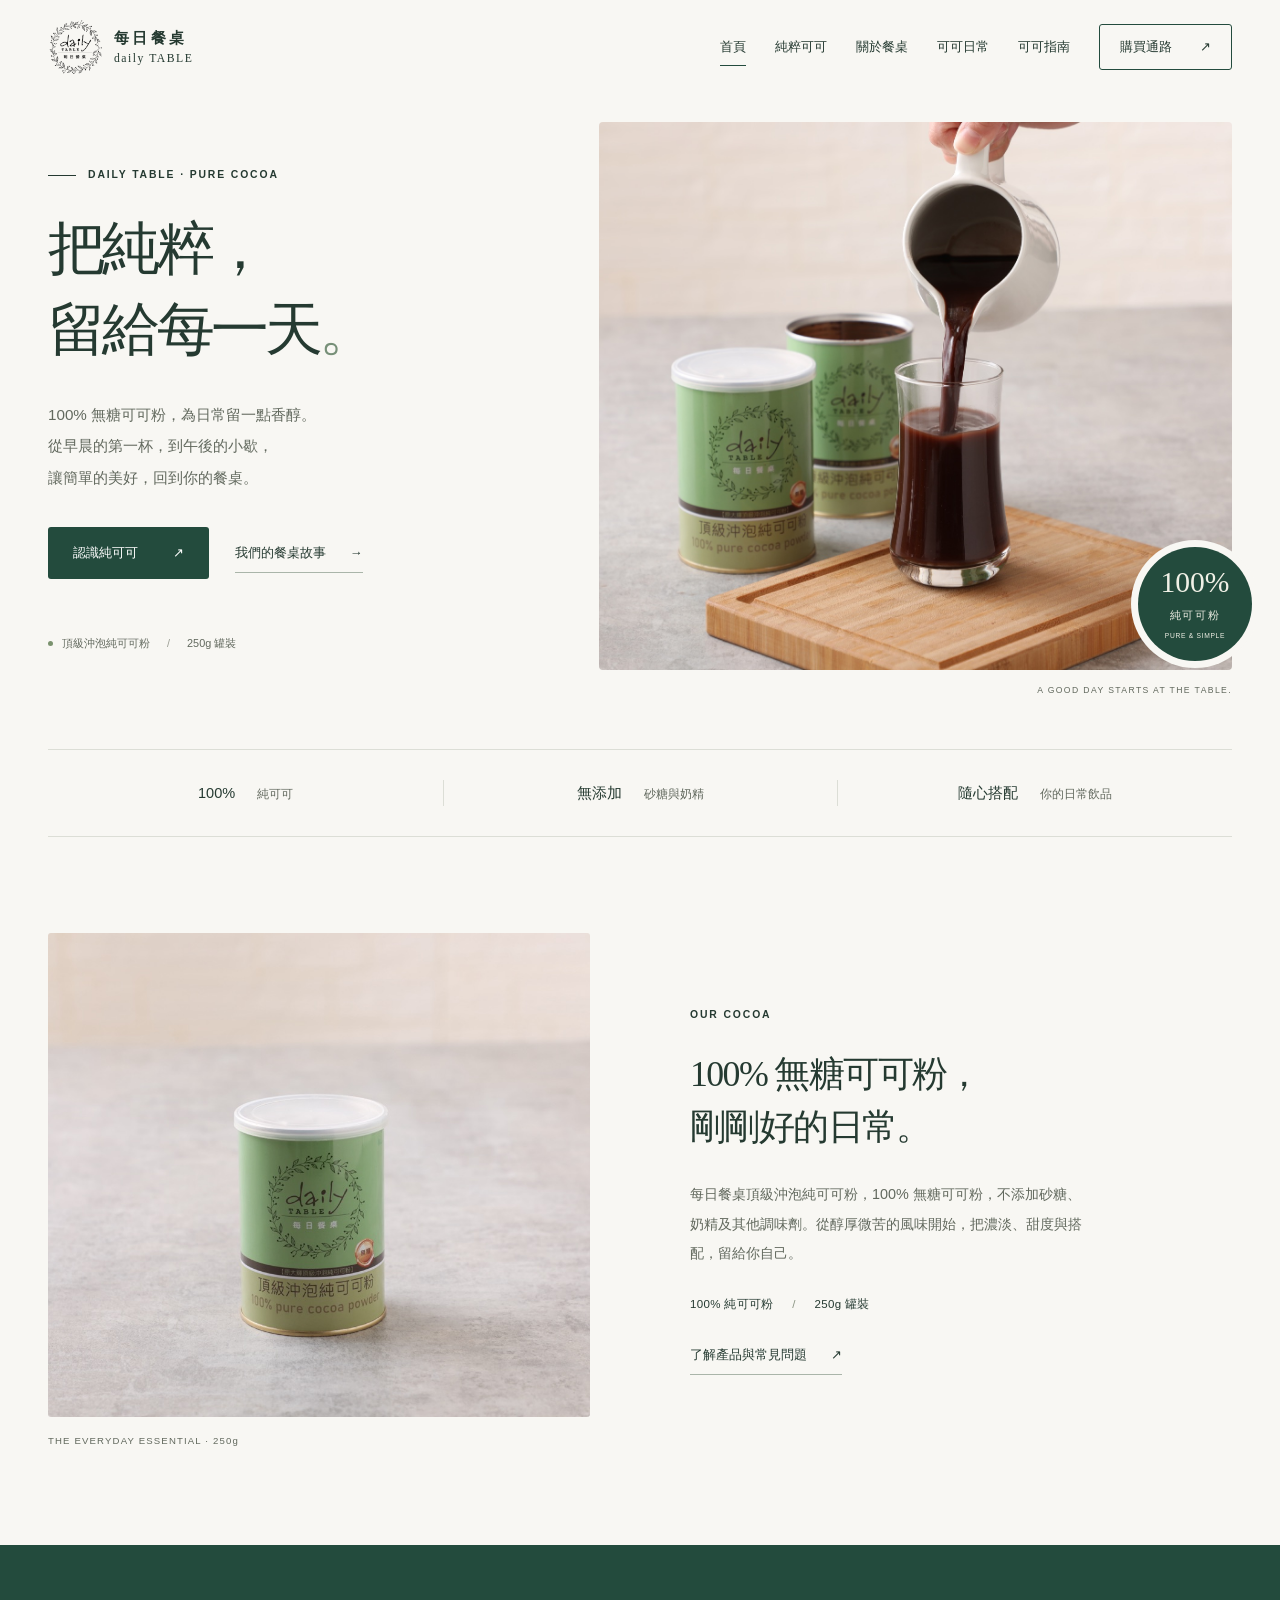
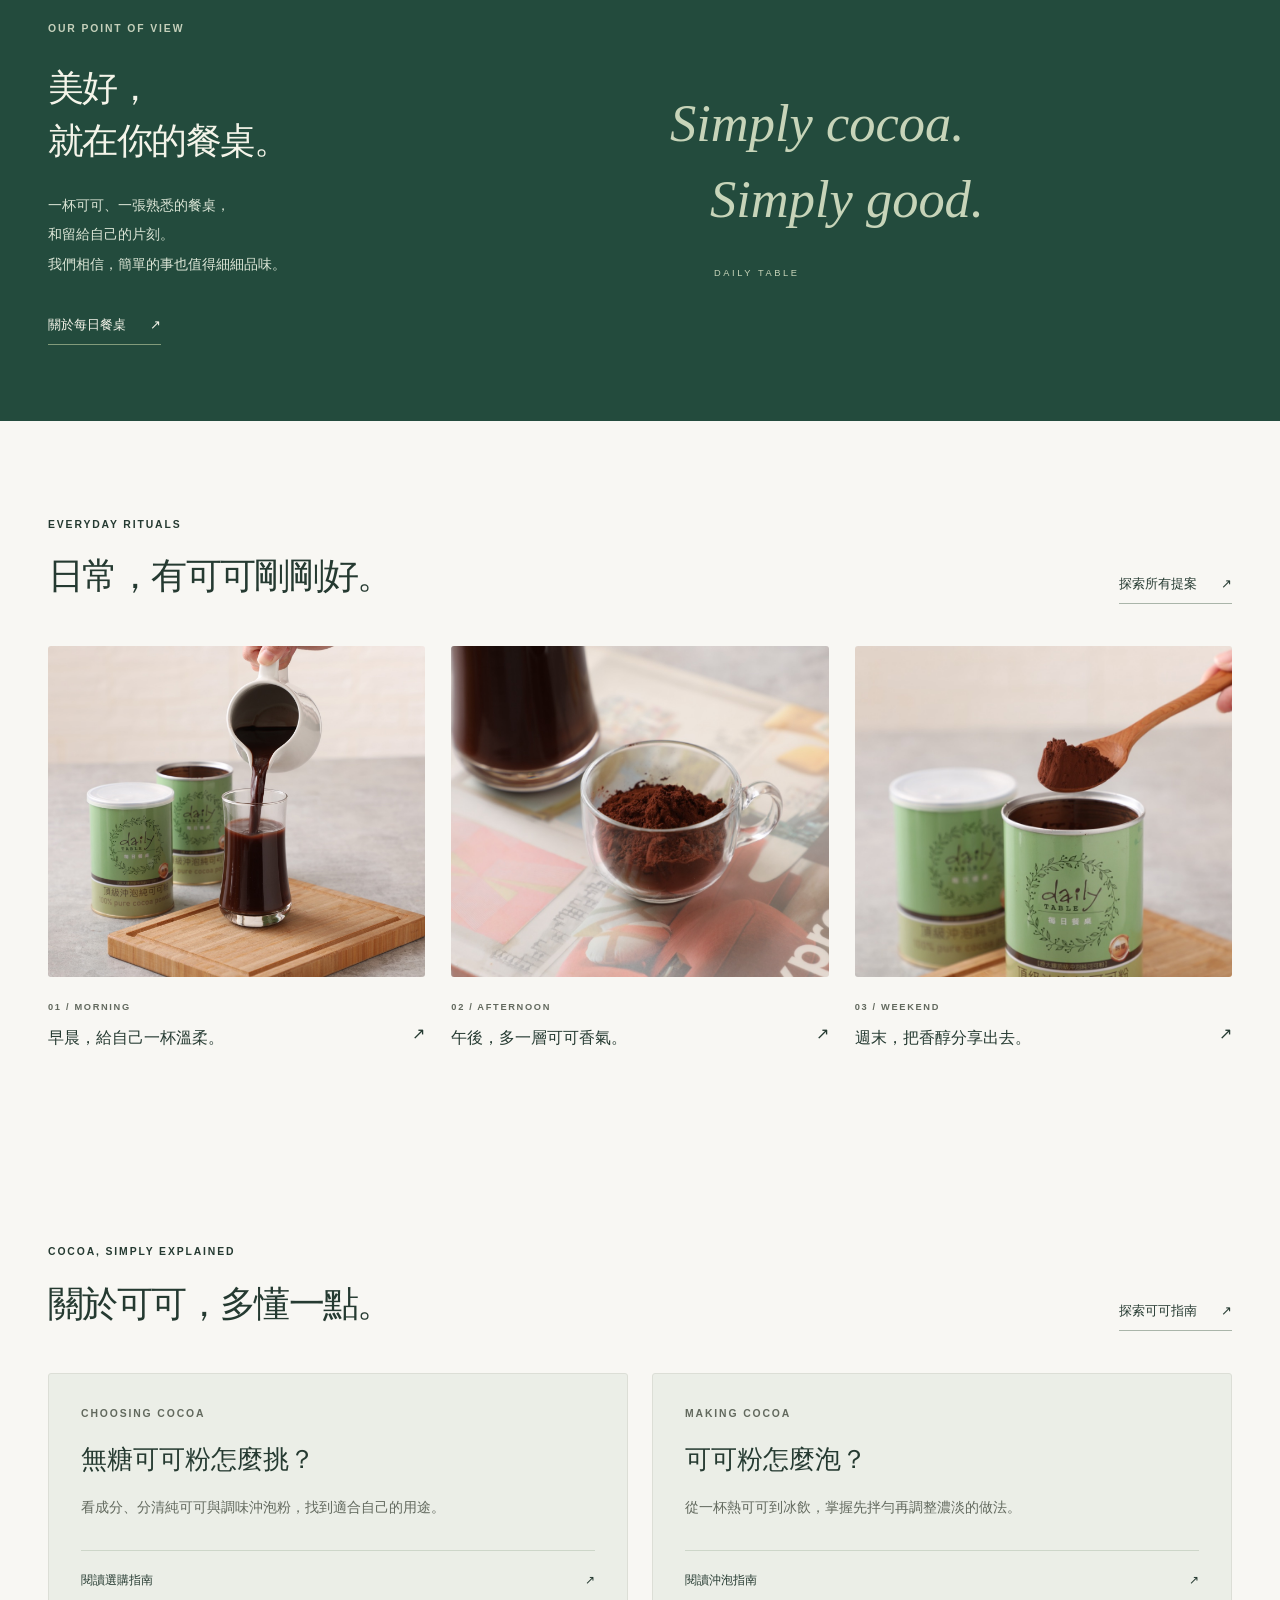
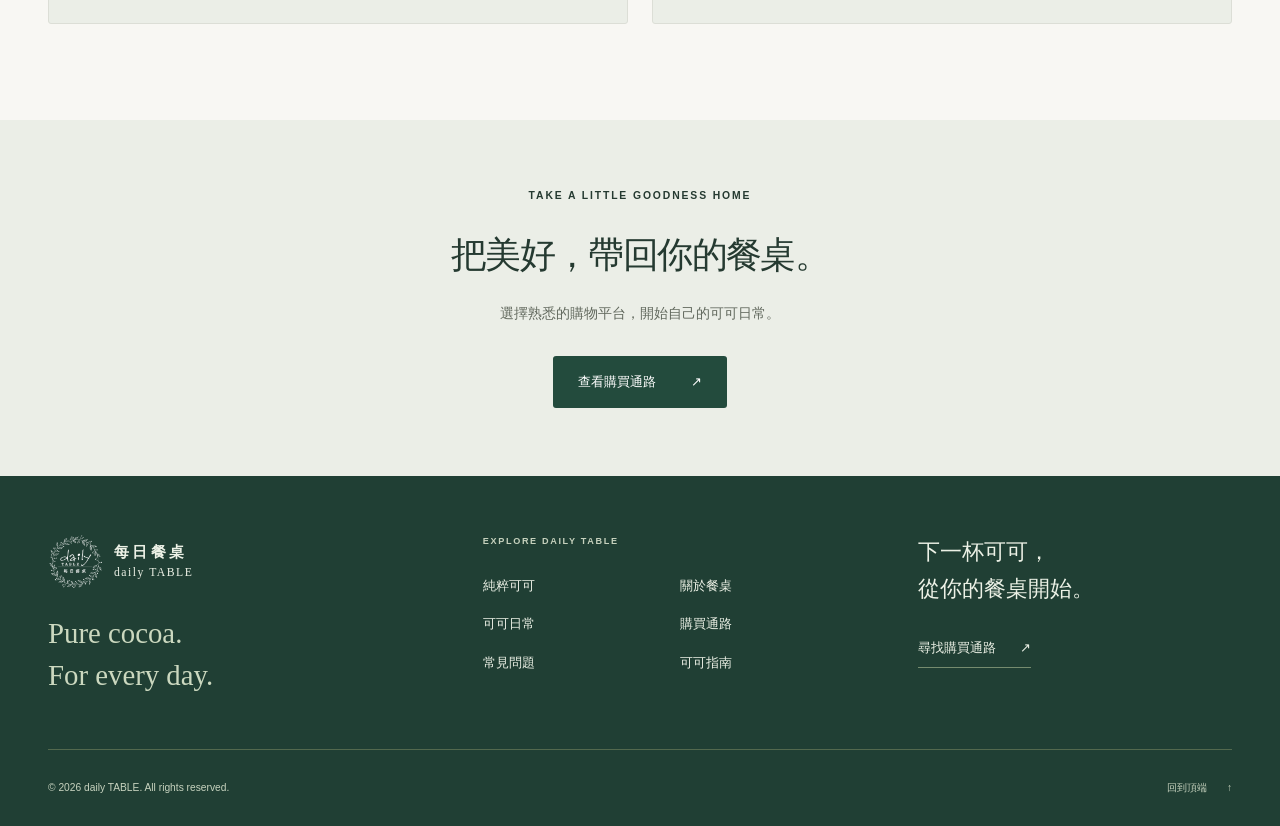
==== commit 930ee693: "Improve unsweetened cocoa search content and discovery" ====
--- a/index.html
+++ b/index.html
@@ -5,13 +5,13 @@
     <meta name="viewport" content="width=device-width, initial-scale=1">
     <meta name="theme-color" content="#234b3d">
     <meta name="robots" content="index, follow, max-image-preview:large, max-snippet:-1">
-    <title>每日餐桌 daily TABLE｜100% 無糖純可可粉，品味日常</title>
+    <title>每日餐桌 daily TABLE｜100% 無糖可可粉 250g</title>
     <meta name="description" content="每日餐桌 daily TABLE，以 100% 無糖純可可粉，讓香醇回到日常餐桌。認識 250g 頂級沖泡純可可粉、品牌理念、日常提案與購買通路。">
     <link rel="canonical" href="https://mydailytable.com/">
     <meta property="og:site_name" content="每日餐桌 daily TABLE">
     <meta property="og:type" content="website">
     <meta property="og:locale" content="zh_TW">
-    <meta property="og:title" content="每日餐桌 daily TABLE｜100% 無糖純可可粉，品味日常">
+    <meta property="og:title" content="每日餐桌 daily TABLE｜100% 無糖可可粉 250g">
     <meta property="og:description" content="每日餐桌 daily TABLE，以 100% 無糖純可可粉，讓香醇回到日常餐桌。認識 250g 頂級沖泡純可可粉、品牌理念、日常提案與購買通路。">
     <meta property="og:url" content="https://mydailytable.com/">
     <meta property="og:image" content="https://mydailytable.com/assets/img/web/cocoa-pour.jpg">
@@ -19,7 +19,7 @@
     <meta property="og:image:height" content="1200">
     <meta property="og:image:alt" content="每日餐桌頂級沖泡純可可粉與日常可可飲">
     <meta name="twitter:card" content="summary_large_image">
-    <meta name="twitter:title" content="每日餐桌 daily TABLE｜100% 無糖純可可粉，品味日常">
+    <meta name="twitter:title" content="每日餐桌 daily TABLE｜100% 無糖可可粉 250g">
     <meta name="twitter:description" content="每日餐桌 daily TABLE，以 100% 無糖純可可粉，讓香醇回到日常餐桌。認識 250g 頂級沖泡純可可粉、品牌理念、日常提案與購買通路。">
     <meta name="twitter:image" content="https://mydailytable.com/assets/img/web/cocoa-pour.jpg">
     <meta name="twitter:image:alt" content="每日餐桌頂級沖泡純可可粉與日常可可飲">
@@ -68,7 +68,7 @@
             "@type": "WebPage",
             "@id": "https://mydailytable.com/#webpage",
             "url": "https://mydailytable.com/",
-            "name": "每日餐桌 daily TABLE｜100% 無糖純可可粉，品味日常",
+            "name": "每日餐桌 daily TABLE｜100% 無糖可可粉 250g",
             "description": "每日餐桌 daily TABLE，以 100% 無糖純可可粉，讓香醇回到日常餐桌。認識 250g 頂級沖泡純可可粉、品牌理念、日常提案與購買通路。",
             "inLanguage": "zh-Hant",
             "dateModified": "2026-10-05",
@@ -88,13 +88,13 @@
 </head>
 <body id="page-top" class="home-page">
 <a class="skip-link" href="#main">跳至主要內容</a>
-<header class="site-header"><div class="container header-inner"><a class="brand" href="/" aria-label="每日餐桌首頁"><img src="/assets/img/web/brand-mark.png" width="54" height="54" alt="" class="brand-mark"><span class="brand-name">每日餐桌<span lang="en">daily TABLE</span></span></a><button class="menu-toggle" type="button" aria-controls="site-nav" aria-expanded="false" aria-label="開啟導覽選單"><span></span><span></span></button><nav id="site-nav" class="site-nav" aria-label="主要導覽"><a href="/" aria-current="page">首頁</a><a href="/products/cocoa/">純粹可可</a><a href="/about/">關於餐桌</a><a href="/rituals/">可可日常</a><a href="/shop/" class="nav-shop">購買通路 <span aria-hidden="true">↗</span></a></nav></div></header>
+<header class="site-header"><div class="container header-inner"><a class="brand" href="/" aria-label="每日餐桌首頁"><img src="/assets/img/web/brand-mark.png" width="54" height="54" alt="" class="brand-mark"><span class="brand-name">每日餐桌<span lang="en">daily TABLE</span></span></a><button class="menu-toggle" type="button" aria-controls="site-nav" aria-expanded="false" aria-label="開啟導覽選單"><span></span><span></span></button><nav id="site-nav" class="site-nav" aria-label="主要導覽"><a href="/" aria-current="page">首頁</a><a href="/products/cocoa/">純粹可可</a><a href="/about/">關於餐桌</a><a href="/rituals/">可可日常</a><a href="/guides/">可可指南</a><a href="/shop/" class="nav-shop">購買通路 <span aria-hidden="true">↗</span></a></nav></div></header>
 <main id="main">
     <section class="hero container" aria-labelledby="hero-heading">
         <div class="hero-copy">
             <p class="eyebrow"><span class="eyebrow-line"></span> DAILY TABLE · PURE COCOA</p>
             <h1 id="hero-heading">把純粹，<br>留給每一天<span class="title-dot">。</span></h1>
-            <p class="hero-description">一罐純可可，為日常留一點香醇。<br>從早晨的第一杯，到午後的小歇，<br>讓簡單的美好，回到你的餐桌。</p>
+            <p class="hero-description">100% 無糖可可粉，為日常留一點香醇。<br>從早晨的第一杯，到午後的小歇，<br>讓簡單的美好，回到你的餐桌。</p>
             <div class="hero-actions"><a class="button button-dark" href="/products/cocoa/">認識純可可 <span aria-hidden="true">↗</span></a><a class="text-link" href="/about/">我們的餐桌故事 <span aria-hidden="true">→</span></a></div>
             <div class="hero-note"><span class="note-dot"></span> 頂級沖泡純可可粉 <span class="note-divider">/</span> 250g 罐裝</div>
         </div>
@@ -107,7 +107,7 @@
     <div class="promise-strip container" aria-label="產品重點"><p><span lang="en">100%</span> 純可可</p><p><span>無添加</span> 砂糖與奶精</p><p><span>隨心搭配</span> 你的日常飲品</p></div>
     <section class="section container home-product" aria-labelledby="home-product-heading">
         <figure><img src="/assets/img/web/cocoa-tin.jpg" width="1200" height="800" alt="每日餐桌頂級沖泡純可可粉 250g 綠色罐裝" loading="lazy" decoding="async"><figcaption lang="en">THE EVERYDAY ESSENTIAL · 250g</figcaption></figure>
-        <div><p class="eyebrow">OUR COCOA</p><h2 id="home-product-heading">一罐可可，<br>剛剛好的日常。</h2><p class="body-copy">每日餐桌頂級沖泡純可可粉，100% 無糖可可粉，不添加砂糖、奶精及其他調味劑。從醇厚微苦的風味開始，把濃淡、甜度與搭配，留給你自己。</p><p class="home-product-detail">100% 純可可粉 <span>/</span> 250g 罐裝</p><a class="text-link" href="/products/cocoa/">了解產品與常見問題 <span aria-hidden="true">↗</span></a></div>
+        <div><p class="eyebrow">OUR COCOA</p><h2 id="home-product-heading">100% 無糖可可粉，<br>剛剛好的日常。</h2><p class="body-copy">每日餐桌頂級沖泡純可可粉，100% 無糖可可粉，不添加砂糖、奶精及其他調味劑。從醇厚微苦的風味開始，把濃淡、甜度與搭配，留給你自己。</p><p class="home-product-detail">100% 純可可粉 <span>/</span> 250g 罐裝</p><a class="text-link" href="/products/cocoa/">了解產品與常見問題 <span aria-hidden="true">↗</span></a></div>
     </section>
     <section class="home-philosophy" aria-labelledby="home-about-heading"><div class="container home-philosophy-inner"><div><p class="eyebrow">OUR POINT OF VIEW</p><h2 id="home-about-heading">美好，<br>就在你的餐桌。</h2><p>一杯可可、一張熟悉的餐桌，<br>和留給自己的片刻。<br>我們相信，簡單的事也值得細細品味。</p><a class="text-link" href="/about/">關於每日餐桌 <span aria-hidden="true">↗</span></a></div><div class="philosophy-word" aria-hidden="true"><span>Simply cocoa.</span><span>Simply good.</span><small>DAILY TABLE</small></div></div></section>
     <section class="section container" aria-labelledby="home-rituals-heading">
@@ -118,8 +118,9 @@
             <a class="journal-card" href="/rituals/#weekend"><div class="journal-image"><img src="/assets/img/web/cocoa-spoon.jpg" width="1200" height="800" alt="木匙盛起純可可粉" loading="lazy" decoding="async"></div><div class="journal-caption"><p class="eyebrow">03 / WEEKEND</p><h3>週末，把香醇分享出去。</h3><span aria-hidden="true">↗</span></div></a>
         </div>
     </section>
+    <section class="section container related-guides" aria-labelledby="home-guides-heading"><div class="section-heading"><div><p class="eyebrow">COCOA, SIMPLY EXPLAINED</p><h2 id="home-guides-heading">關於可可，多懂一點。</h2></div><a class="text-link" href="/guides/">探索可可指南 <span aria-hidden="true">↗</span></a></div><div class="guide-grid"><a class="guide-card" href="/guides/unsweetened-cocoa-powder/"><span class="eyebrow">CHOOSING COCOA</span><h3>無糖可可粉怎麼挑？</h3><p>看成分、分清純可可與調味沖泡粉，找到適合自己的用途。</p><span class="guide-card-link">閱讀選購指南 <span aria-hidden="true">↗</span></span></a><a class="guide-card" href="/guides/how-to-make-cocoa/"><span class="eyebrow">MAKING COCOA</span><h3>可可粉怎麼泡？</h3><p>從一杯熱可可到冰飲，掌握先拌勻再調整濃淡的做法。</p><span class="guide-card-link">閱讀沖泡指南 <span aria-hidden="true">↗</span></span></a></div></section>
     <section class="home-shop" aria-labelledby="home-shop-heading"><div class="container"><p class="eyebrow">TAKE A LITTLE GOODNESS HOME</p><h2 id="home-shop-heading">把美好，帶回你的餐桌。</h2><p>選擇熟悉的購物平台，開始自己的可可日常。</p><a class="button button-dark" href="/shop/">查看購買通路 <span aria-hidden="true">↗</span></a></div></section>
 </main>
-<footer class="site-footer"><div class="container footer-main"><div class="footer-identity"><a class="brand footer-brand" href="/" aria-label="每日餐桌首頁"><img src="/assets/img/web/brand-mark.png" width="54" height="54" alt="" class="brand-mark"><span class="brand-name">每日餐桌<span lang="en">daily TABLE</span></span></a><p lang="en">Pure cocoa.<br>For every day.</p></div><nav class="footer-navigation" aria-label="頁尾導覽"><p class="eyebrow">EXPLORE DAILY TABLE</p><div><a href="/products/cocoa/">純粹可可</a><a href="/about/">關於餐桌</a><a href="/rituals/">可可日常</a><a href="/shop/">購買通路</a><a href="/products/cocoa/#faq">常見問題</a></div></nav><div class="footer-invitation"><p>下一杯可可，<br>從你的餐桌開始。</p><a class="text-link" href="/shop/">尋找購買通路 <span aria-hidden="true">↗</span></a></div></div><div class="container footer-bottom"><p>© <span id="copyright-year">2026</span> daily TABLE. All rights reserved.</p><a href="#page-top">回到頂端 <span aria-hidden="true">↑</span></a></div></footer>
+<footer class="site-footer"><div class="container footer-main"><div class="footer-identity"><a class="brand footer-brand" href="/" aria-label="每日餐桌首頁"><img src="/assets/img/web/brand-mark.png" width="54" height="54" alt="" class="brand-mark"><span class="brand-name">每日餐桌<span lang="en">daily TABLE</span></span></a><p lang="en">Pure cocoa.<br>For every day.</p></div><nav class="footer-navigation" aria-label="頁尾導覽"><p class="eyebrow">EXPLORE DAILY TABLE</p><div><a href="/products/cocoa/">純粹可可</a><a href="/about/">關於餐桌</a><a href="/rituals/">可可日常</a><a href="/shop/">購買通路</a><a href="/products/cocoa/#faq">常見問題</a><a href="/guides/">可可指南</a></div></nav><div class="footer-invitation"><p>下一杯可可，<br>從你的餐桌開始。</p><a class="text-link" href="/shop/">尋找購買通路 <span aria-hidden="true">↗</span></a></div></div><div class="container footer-bottom"><p>© <span id="copyright-year">2026</span> daily TABLE. All rights reserved.</p><a href="#page-top">回到頂端 <span aria-hidden="true">↑</span></a></div></footer>
 </body>
 </html>
--- a/assets/css/styles.css
+++ b/assets/css/styles.css
@@ -27,6 +27,8 @@
 .button-dark:hover { background: #35624f; }
 .button-light { background: var(--paper); color: var(--green); }
 .button-light:hover { background: #e1e8d9; }
+.button-outline { color: var(--green); border-color: var(--green); }
+.button-outline:hover { background: #e1e8d9; }
 .button:active { transform: scale(.98); }
 .text-link { display: inline-flex; align-items: center; gap: 24px; padding-block: 8px; font-size: .8rem; border-bottom: 1px solid #aab5a9; }
 .text-link:hover { border-color: currentColor; }
@@ -108,6 +110,62 @@
 .product-details dt { color: var(--muted); }
 .product-details dd { margin: 0; }
 .product-hero-copy .hero-actions { margin-top: 26px; gap: 20px; }
+.product-guide-link { font-size: .76rem; color: var(--muted); margin-top: 22px; }
+.product-guide-link a { color: var(--ink); text-decoration: underline; text-underline-offset: 4px; }
+.guide-grid { display: grid; grid-template-columns: repeat(2,minmax(0,1fr)); gap: 24px; }
+.guide-card { display: flex; flex-direction: column; padding: 32px; border: 1px solid var(--line); border-radius: 3px; background: var(--sage); transition: background .18s ease; }
+.guide-card:hover { background: #e3e9df; }
+.guide-card .eyebrow { color: var(--muted); margin-bottom: 18px; }
+.guide-card h3 { font-family: var(--serif); font-size: 1.6rem; line-height: 1.5; }
+.guide-card p { margin-top: 16px; color: var(--muted); font-size: .85rem; line-height: 1.95; }
+.guide-card-link { display: flex; justify-content: space-between; gap: 20px; margin-top: 28px; padding-top: 18px; border-top: 1px solid #cdd6c9; font-size: .77rem; }
+.guide-hub { padding-bottom: 90px; }
+.guide-hub .guide-card { background: transparent; padding: 0 0 28px; border: none; }
+.guide-hub .guide-card img { width: 100%; aspect-ratio: 1.65; object-fit: cover; border-radius: 3px; margin-bottom: 28px; }
+.guide-hub .guide-card:hover h3 { color: #4c6d57; }
+.article-header { padding-block: 43px 40px; max-width: 850px; }
+.article-header h1 { font-size: clamp(2.2rem,3.3vw,3.2rem); line-height: 1.5; }
+.article-header .breadcrumb { padding-top: 0; margin-bottom: 26px; }
+.article-intro { font-size: .94rem; line-height: 2; color: var(--muted); margin-top: 24px; }
+.article-meta { display: flex; gap: 18px; flex-wrap: wrap; color: var(--muted); font-size: .68rem; margin-top: 24px; }
+.article-cover { margin-bottom: 48px; }
+.article-cover img { width: 100%; aspect-ratio: 2.8; object-fit: cover; border-radius: 3px; }
+.article-cover figcaption { font-size: .65rem; color: var(--muted); margin-top: 14px; }
+.article-summary { padding: 28px 32px; background: var(--sage); border-left: 2px solid var(--green); margin-bottom: 50px; }
+.article-summary h2, .article-summary h3 { font-family: var(--sans); font-size: 1.05rem; margin-bottom: 12px; letter-spacing: 0; }
+.article-summary p, .article-summary li { font-size: .86rem; line-height: 2; }
+.article-summary ul { margin: 0; padding-left: 22px; }
+.article-layout { display: grid; grid-template-columns: 210px minmax(0,800px); gap: 70px; align-items: start; padding-bottom: 80px; }
+.article-toc { position: sticky; top: 116px; border-top: 1px solid var(--line); padding-top: 20px; }
+.article-toc h2, .article-toc h3 { font-family: var(--sans); letter-spacing: 0; font-size: .77rem; margin-bottom: 16px; }
+.article-toc ol, .article-toc ul { margin: 0; padding: 0; list-style: none; }
+.article-toc li + li { margin-top: 14px; }
+.article-toc a { font-size: .76rem; color: var(--muted); line-height: 1.8; display: block; }
+.article-toc a:hover { color: var(--ink); text-decoration: underline; text-underline-offset: 4px; }
+.article-content { min-width: 0; font-size: .92rem; line-height: 2.05; }
+.article-content p + p { margin-top: 18px; }
+.article-section + .article-section { margin-top: 52px; padding-top: 30px; border-top: 1px solid var(--line); }
+.article-content h2 { font-size: 1.85rem; line-height: 1.6; margin-bottom: 22px; }
+.article-content h3 { font-size: 1.02rem; font-weight: 600; margin-block: 24px 12px; }
+.article-content ul, .article-content ol { padding-left: 23px; }
+.article-content li + li { margin-top: 12px; }
+.article-content a { text-decoration: underline; text-underline-offset: 4px; }
+.article-content table { width: 100%; border-collapse: collapse; font-size: .81rem; line-height: 1.95; }
+.article-content caption { text-align: left; font-weight: 600; padding-bottom: 12px; }
+.article-content th, .article-content td { padding: 17px 15px; border-bottom: 1px solid var(--line); text-align: left; vertical-align: top; }
+.article-content thead { background: var(--sage); }
+.article-content tbody th { font-weight: 500; width: 22%; }
+.article-callout { padding: 23px 26px; background: var(--sage); margin-top: 28px; border-radius: 3px; }
+.article-callout h3 { margin-top: 0; }
+.article-callout p { font-size: .84rem; }
+.article-related { padding: 30px; margin-top: 45px; background: var(--sage); border-radius: 3px; }
+.article-related h2 { margin-bottom: 25px; }
+.article-related h3 { margin-top: 0; }
+.article-content .button { text-decoration: none; }
+.button-row { display: flex; flex-wrap: wrap; gap: 14px; margin-block: 24px; }
+.article-sources { font-size: .78rem; color: var(--muted); }
+.article-sources h2 { font-size: 1.4rem; }
+.article-sources li + li { margin-top: 9px; }
 .values-grid { display: grid; grid-template-columns: repeat(3,minmax(0,1fr)); gap: 42px; margin-top: 40px; }
 .values-grid article { padding-top: 24px; border-top: 1px solid var(--line); }
 .values-grid h3 { margin-top: 16px; margin-bottom: 15px; }
@@ -249,6 +307,10 @@
  .questions-layout { grid-template-columns: 1fr; gap: 30px; }
  .footer-main { grid-template-columns: 1fr 1fr; gap: 35px; }
  .footer-invitation { display: none; }
+ .article-layout { grid-template-columns: 1fr; gap: 32px; padding-bottom: 60px; }
+ .article-toc { position: static; }
+ .article-toc ol, .article-toc ul { display: grid; grid-template-columns: 1fr 1fr; gap: 12px 24px; }
+ .article-toc li + li { margin-top: 0; }
 }
 @media (max-width: 600px) {
  .section { padding-block: 58px; }
@@ -344,6 +406,24 @@
  .footer-bottom { align-items: flex-start; gap: 12px; font-size: .59rem; }
  .footer-bottom a { flex-shrink: 0; gap: 10px; padding-top: 0; }
  .footer-bottom p { max-width: 23em; }
+ .guide-grid { grid-template-columns: 1fr; gap: 20px; }
+ .guide-card { padding: 25px; }
+ .guide-card h3 { font-size: 1.5rem; }
+ .guide-hub { padding-bottom: 50px; }
+ .guide-hub .guide-card img { aspect-ratio: 1.3; }
+ .article-header { padding-block: 30px; }
+ .article-header h1 { font-size: 2.05rem; }
+ .article-intro { font-size: .87rem; }
+ .article-cover { margin-bottom: 30px; }
+ .article-cover img { aspect-ratio: 1.4; }
+ .article-summary { padding: 23px; margin-bottom: 30px; }
+ .article-toc ol, .article-toc ul { grid-template-columns: 1fr; gap: 10px; }
+ .article-content { font-size: .87rem; }
+ .article-content h2 { font-size: 1.55rem; }
+ .article-content table { font-size: .73rem; }
+ .article-content th, .article-content td { padding: 12px 8px; }
+ .article-callout { padding: 21px; }
+ .article-related { padding: 23px; }
 }
 @media (prefers-reduced-motion: reduce) {
  html { scroll-behavior: auto; }
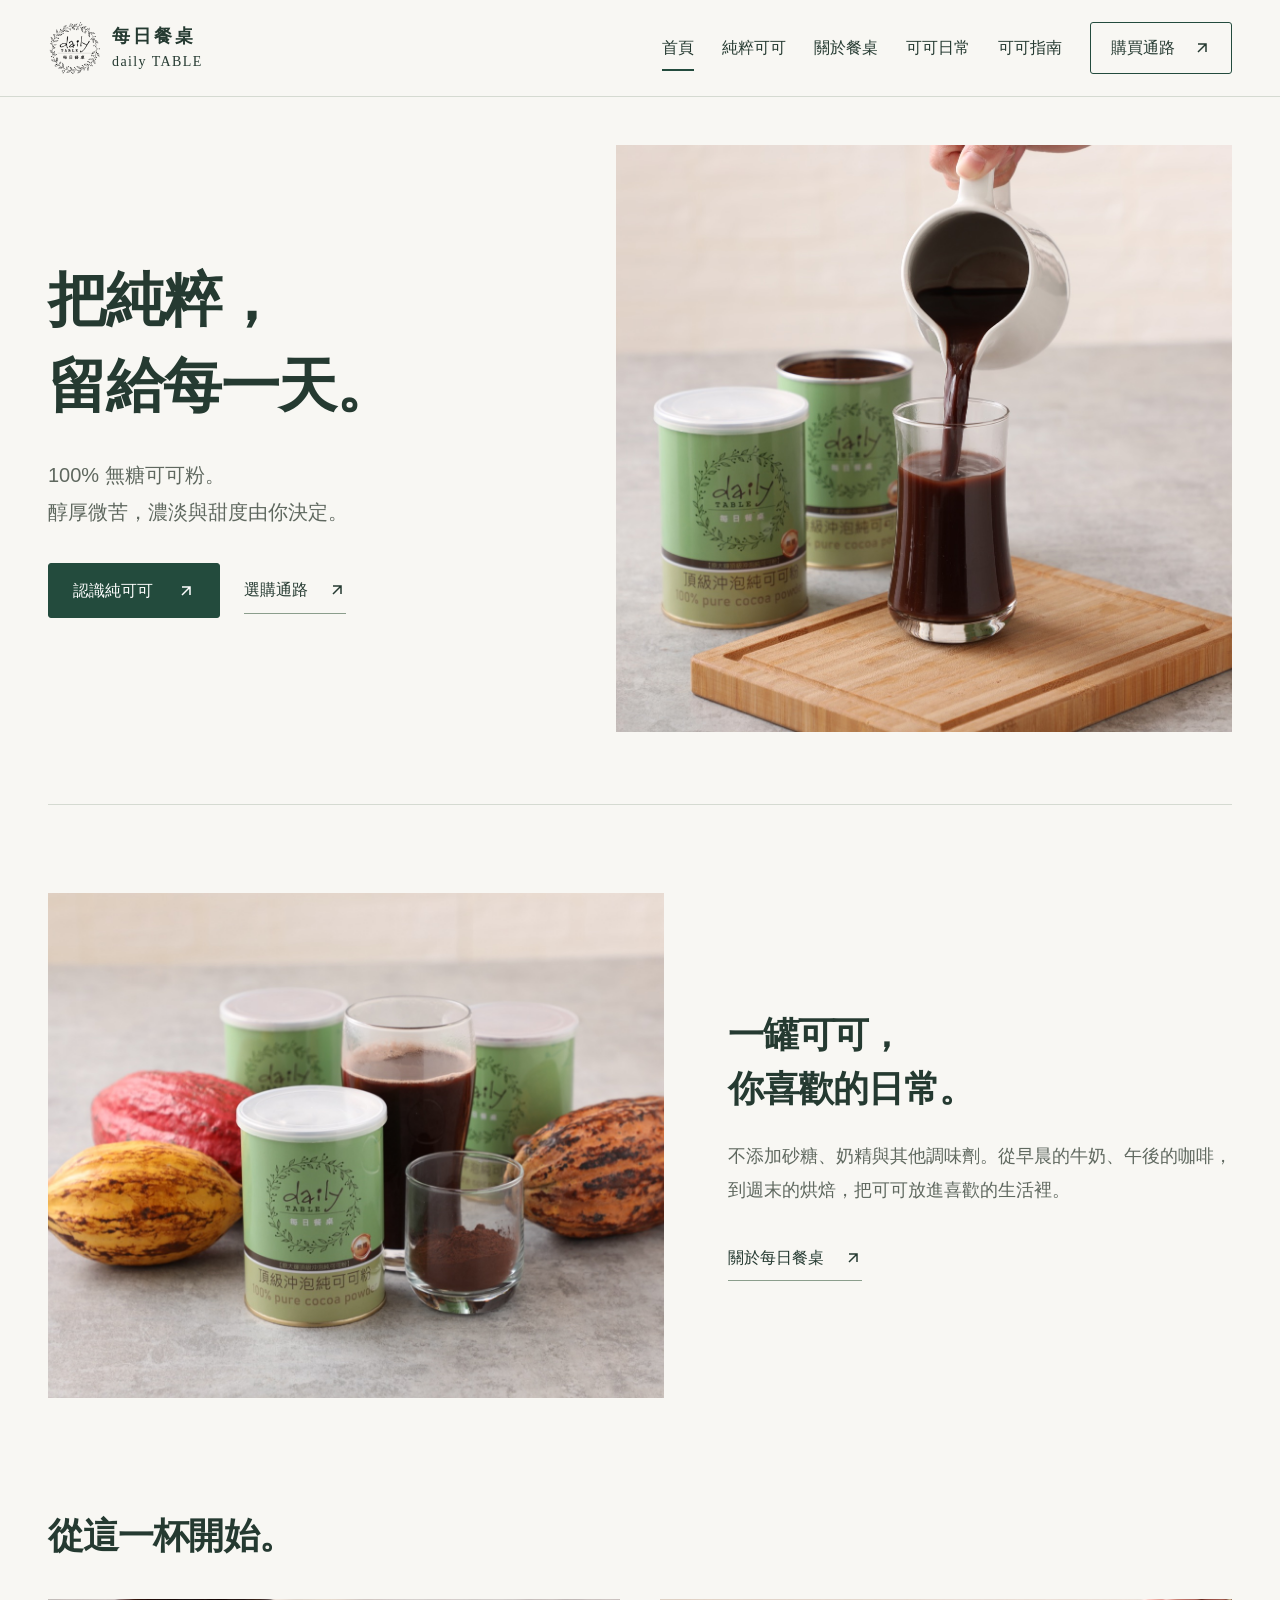
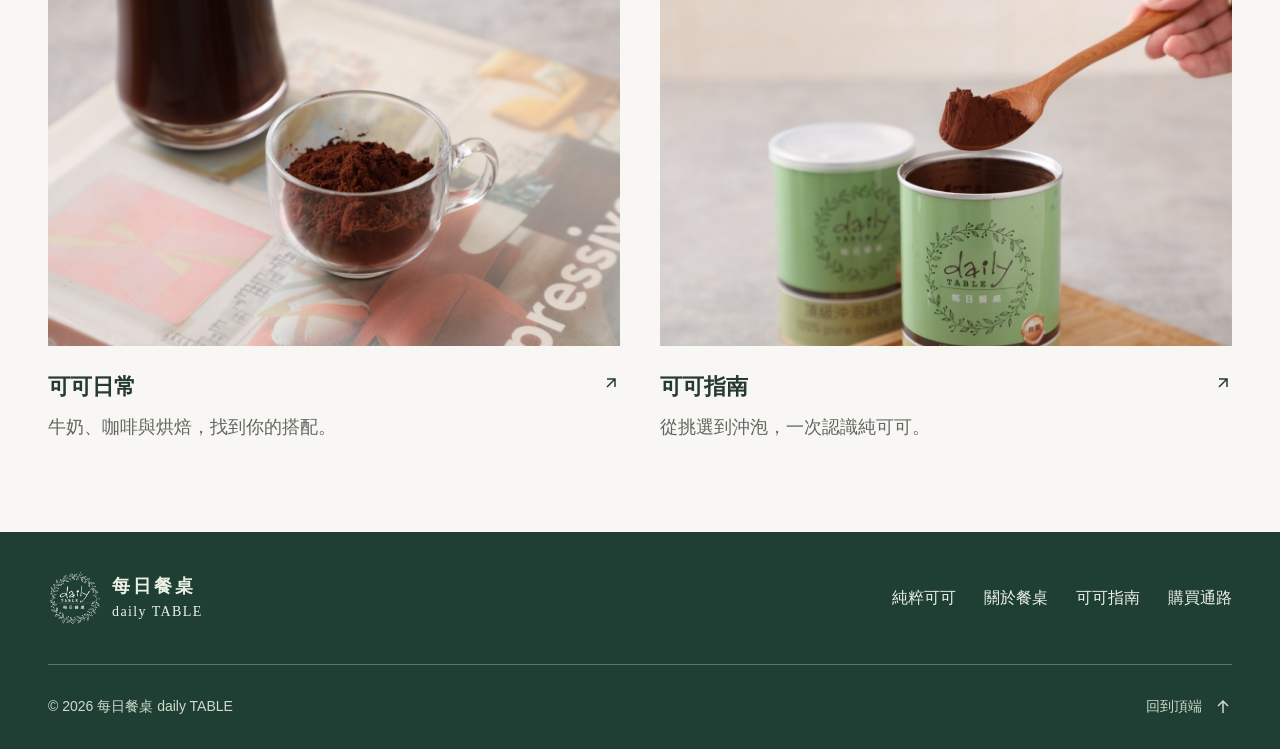
==== commit 2a5625ae: "Refine site typography, simplify copy, and rebuild page layouts" ====
--- a/index.html
+++ b/index.html
@@ -26,7 +26,7 @@
     <link rel="describedby" href="/llms.txt" type="text/plain" title="每日餐桌品牌與產品資訊摘要">
     <link rel="icon" href="/assets/black.ico" type="image/x-icon">
     <link rel="preload" as="image" href="/assets/img/web/cocoa-pour.jpg">
-    <link rel="stylesheet" href="/assets/css/styles.css">
+    <link rel="stylesheet" href="/assets/css/styles.css?v=9734c83182">
     <script src="/assets/js/scripts.js" defer></script>
     <script type="application/ld+json">{
     "@context": "https://schema.org",
@@ -88,39 +88,34 @@
 </head>
 <body id="page-top" class="home-page">
 <a class="skip-link" href="#main">跳至主要內容</a>
-<header class="site-header"><div class="container header-inner"><a class="brand" href="/" aria-label="每日餐桌首頁"><img src="/assets/img/web/brand-mark.png" width="54" height="54" alt="" class="brand-mark"><span class="brand-name">每日餐桌<span lang="en">daily TABLE</span></span></a><button class="menu-toggle" type="button" aria-controls="site-nav" aria-expanded="false" aria-label="開啟導覽選單"><span></span><span></span></button><nav id="site-nav" class="site-nav" aria-label="主要導覽"><a href="/" aria-current="page">首頁</a><a href="/products/cocoa/">純粹可可</a><a href="/about/">關於餐桌</a><a href="/rituals/">可可日常</a><a href="/guides/">可可指南</a><a href="/shop/" class="nav-shop">購買通路 <span aria-hidden="true">↗</span></a></nav></div></header>
+<header class="site-header"><div class="container header-inner"><a class="brand" href="/" aria-label="每日餐桌首頁"><img src="/assets/img/web/brand-mark.png" width="54" height="54" alt="" class="brand-mark"><span class="brand-name">每日餐桌<span lang="en">daily TABLE</span></span></a><button class="menu-toggle" type="button" aria-controls="site-nav" aria-expanded="false" aria-label="開啟導覽選單"><span></span><span></span></button><nav id="site-nav" class="site-nav" aria-label="主要導覽"><a href="/" aria-current="page">首頁</a><a href="/products/cocoa/">純粹可可</a><a href="/about/">關於餐桌</a><a href="/rituals/">可可日常</a><a href="/guides/">可可指南</a><a href="/shop/" class="nav-shop">購買通路 <svg class="arrow-icon" viewBox="0 0 18 18" fill="none" stroke="currentColor" stroke-width="1.5" aria-hidden="true"><path d="M5 13 13 5M5 5h8v8"/></svg></a></nav></div></header>
 <main id="main">
     <section class="hero container" aria-labelledby="hero-heading">
         <div class="hero-copy">
-            <p class="eyebrow"><span class="eyebrow-line"></span> DAILY TABLE · PURE COCOA</p>
-            <h1 id="hero-heading">把純粹，<br>留給每一天<span class="title-dot">。</span></h1>
-            <p class="hero-description">100% 無糖可可粉，為日常留一點香醇。<br>從早晨的第一杯，到午後的小歇，<br>讓簡單的美好，回到你的餐桌。</p>
-            <div class="hero-actions"><a class="button button-dark" href="/products/cocoa/">認識純可可 <span aria-hidden="true">↗</span></a><a class="text-link" href="/about/">我們的餐桌故事 <span aria-hidden="true">→</span></a></div>
-            <div class="hero-note"><span class="note-dot"></span> 頂級沖泡純可可粉 <span class="note-divider">/</span> 250g 罐裝</div>
+            <h1 id="hero-heading">把純粹，<br>留給每一天。</h1>
+            <p class="hero-description">100% 無糖可可粉。<br>醇厚微苦，濃淡與甜度由你決定。</p>
+            <div class="hero-actions"><a class="button button-dark" href="/products/cocoa/">認識純可可 <svg class="arrow-icon" viewBox="0 0 18 18" fill="none" stroke="currentColor" stroke-width="1.5" aria-hidden="true"><path d="M5 13 13 5M5 5h8v8"/></svg></a><a class="text-link" href="/shop/">選購通路 <svg class="arrow-icon" viewBox="0 0 18 18" fill="none" stroke="currentColor" stroke-width="1.5" aria-hidden="true"><path d="M5 13 13 5M5 5h8v8"/></svg></a></div>
         </div>
-        <div class="hero-visual">
-            <img src="/assets/img/web/cocoa-pour.jpg" width="1800" height="1200" alt="每日餐桌純可可粉與一杯正在倒入的可可飲" fetchpriority="high" decoding="async">
-            <div class="cocoa-seal"><span lang="en">100%</span><span>純可可粉</span><small lang="en">PURE &amp; SIMPLE</small></div>
-            <span class="photo-caption" lang="en">A GOOD DAY STARTS AT THE TABLE.</span>
+        <figure class="hero-visual"><img src="/assets/img/web/cocoa-pour.jpg" width="1800" height="1200" alt="每日餐桌純可可粉與一杯正在倒入的可可飲" fetchpriority="high" decoding="async"></figure>
+    </section>
+    <section class="section container home-product" aria-labelledby="home-about-heading">
+        <figure><img src="/assets/img/web/cocoa-table.jpg" width="1600" height="1066" alt="每日餐桌純可可粉與可可飲放在木製餐桌上" loading="lazy" decoding="async"></figure>
+        <div><h2 id="home-about-heading">一罐可可，<br>你喜歡的日常。</h2><p class="body-copy">不添加砂糖、奶精與其他調味劑。從早晨的牛奶、午後的咖啡，到週末的烘焙，把可可放進喜歡的生活裡。</p><a class="text-link" href="/about/">關於每日餐桌 <svg class="arrow-icon" viewBox="0 0 18 18" fill="none" stroke="currentColor" stroke-width="1.5" aria-hidden="true"><path d="M5 13 13 5M5 5h8v8"/></svg></a></div>
+    </section>
+    <section class="section container home-explore" aria-labelledby="home-explore-heading">
+        <div class="section-heading"><h2 id="home-explore-heading">從這一杯開始。</h2></div>
+        <div class="journal-grid">
+            <a class="journal-card" href="/rituals/"><div class="journal-image"><img src="/assets/img/web/cocoa-moment.jpg" width="1400" height="933" alt="可可粉與可可飲的日常搭配" loading="lazy" decoding="async"></div><div class="journal-caption"><h3>可可日常</h3><p>牛奶、咖啡與烘焙，找到你的搭配。</p><svg class="arrow-icon" viewBox="0 0 18 18" fill="none" stroke="currentColor" stroke-width="1.5" aria-hidden="true"><path d="M5 13 13 5M5 5h8v8"/></svg></div></a>
+            <a class="journal-card" href="/guides/"><div class="journal-image"><img src="/assets/img/web/cocoa-spoon.jpg" width="1200" height="800" alt="木匙裡的細緻純可可粉" loading="lazy" decoding="async"></div><div class="journal-caption"><h3>可可指南</h3><p>從挑選到沖泡，一次認識純可可。</p><svg class="arrow-icon" viewBox="0 0 18 18" fill="none" stroke="currentColor" stroke-width="1.5" aria-hidden="true"><path d="M5 13 13 5M5 5h8v8"/></svg></div></a>
         </div>
     </section>
-    <div class="promise-strip container" aria-label="產品重點"><p><span lang="en">100%</span> 純可可</p><p><span>無添加</span> 砂糖與奶精</p><p><span>隨心搭配</span> 你的日常飲品</p></div>
-    <section class="section container home-product" aria-labelledby="home-product-heading">
-        <figure><img src="/assets/img/web/cocoa-tin.jpg" width="1200" height="800" alt="每日餐桌頂級沖泡純可可粉 250g 綠色罐裝" loading="lazy" decoding="async"><figcaption lang="en">THE EVERYDAY ESSENTIAL · 250g</figcaption></figure>
-        <div><p class="eyebrow">OUR COCOA</p><h2 id="home-product-heading">100% 無糖可可粉，<br>剛剛好的日常。</h2><p class="body-copy">每日餐桌頂級沖泡純可可粉，100% 無糖可可粉，不添加砂糖、奶精及其他調味劑。從醇厚微苦的風味開始，把濃淡、甜度與搭配，留給你自己。</p><p class="home-product-detail">100% 純可可粉 <span>/</span> 250g 罐裝</p><a class="text-link" href="/products/cocoa/">了解產品與常見問題 <span aria-hidden="true">↗</span></a></div>
-    </section>
-    <section class="home-philosophy" aria-labelledby="home-about-heading"><div class="container home-philosophy-inner"><div><p class="eyebrow">OUR POINT OF VIEW</p><h2 id="home-about-heading">美好，<br>就在你的餐桌。</h2><p>一杯可可、一張熟悉的餐桌，<br>和留給自己的片刻。<br>我們相信，簡單的事也值得細細品味。</p><a class="text-link" href="/about/">關於每日餐桌 <span aria-hidden="true">↗</span></a></div><div class="philosophy-word" aria-hidden="true"><span>Simply cocoa.</span><span>Simply good.</span><small>DAILY TABLE</small></div></div></section>
-    <section class="section container" aria-labelledby="home-rituals-heading">
-        <div class="section-heading"><div><p class="eyebrow">EVERYDAY RITUALS</p><h2 id="home-rituals-heading">日常，有可可剛剛好。</h2></div><a class="text-link" href="/rituals/">探索所有提案 <span aria-hidden="true">↗</span></a></div>
-        <div class="journal-grid">
-            <a class="journal-card" href="/rituals/#morning"><div class="journal-image"><img src="/assets/img/web/cocoa-pour.jpg" width="1800" height="1200" alt="香醇可可倒入玻璃杯" loading="lazy" decoding="async"></div><div class="journal-caption"><p class="eyebrow">01 / MORNING</p><h3>早晨，給自己一杯溫柔。</h3><span aria-hidden="true">↗</span></div></a>
-            <a class="journal-card" href="/rituals/#afternoon"><div class="journal-image"><img src="/assets/img/web/cocoa-moment.jpg" width="1400" height="933" alt="玻璃杯中的細緻可可粉與可可飲" loading="lazy" decoding="async"></div><div class="journal-caption"><p class="eyebrow">02 / AFTERNOON</p><h3>午後，多一層可可香氣。</h3><span aria-hidden="true">↗</span></div></a>
-            <a class="journal-card" href="/rituals/#weekend"><div class="journal-image"><img src="/assets/img/web/cocoa-spoon.jpg" width="1200" height="800" alt="木匙盛起純可可粉" loading="lazy" decoding="async"></div><div class="journal-caption"><p class="eyebrow">03 / WEEKEND</p><h3>週末，把香醇分享出去。</h3><span aria-hidden="true">↗</span></div></a>
-        </div>
-    </section>
-    <section class="section container related-guides" aria-labelledby="home-guides-heading"><div class="section-heading"><div><p class="eyebrow">COCOA, SIMPLY EXPLAINED</p><h2 id="home-guides-heading">關於可可，多懂一點。</h2></div><a class="text-link" href="/guides/">探索可可指南 <span aria-hidden="true">↗</span></a></div><div class="guide-grid"><a class="guide-card" href="/guides/unsweetened-cocoa-powder/"><span class="eyebrow">CHOOSING COCOA</span><h3>無糖可可粉怎麼挑？</h3><p>看成分、分清純可可與調味沖泡粉，找到適合自己的用途。</p><span class="guide-card-link">閱讀選購指南 <span aria-hidden="true">↗</span></span></a><a class="guide-card" href="/guides/how-to-make-cocoa/"><span class="eyebrow">MAKING COCOA</span><h3>可可粉怎麼泡？</h3><p>從一杯熱可可到冰飲，掌握先拌勻再調整濃淡的做法。</p><span class="guide-card-link">閱讀沖泡指南 <span aria-hidden="true">↗</span></span></a></div></section>
-    <section class="home-shop" aria-labelledby="home-shop-heading"><div class="container"><p class="eyebrow">TAKE A LITTLE GOODNESS HOME</p><h2 id="home-shop-heading">把美好，帶回你的餐桌。</h2><p>選擇熟悉的購物平台，開始自己的可可日常。</p><a class="button button-dark" href="/shop/">查看購買通路 <span aria-hidden="true">↗</span></a></div></section>
 </main>
-<footer class="site-footer"><div class="container footer-main"><div class="footer-identity"><a class="brand footer-brand" href="/" aria-label="每日餐桌首頁"><img src="/assets/img/web/brand-mark.png" width="54" height="54" alt="" class="brand-mark"><span class="brand-name">每日餐桌<span lang="en">daily TABLE</span></span></a><p lang="en">Pure cocoa.<br>For every day.</p></div><nav class="footer-navigation" aria-label="頁尾導覽"><p class="eyebrow">EXPLORE DAILY TABLE</p><div><a href="/products/cocoa/">純粹可可</a><a href="/about/">關於餐桌</a><a href="/rituals/">可可日常</a><a href="/shop/">購買通路</a><a href="/products/cocoa/#faq">常見問題</a><a href="/guides/">可可指南</a></div></nav><div class="footer-invitation"><p>下一杯可可，<br>從你的餐桌開始。</p><a class="text-link" href="/shop/">尋找購買通路 <span aria-hidden="true">↗</span></a></div></div><div class="container footer-bottom"><p>© <span id="copyright-year">2026</span> daily TABLE. All rights reserved.</p><a href="#page-top">回到頂端 <span aria-hidden="true">↑</span></a></div></footer>
+<footer class="site-footer">
+    <div class="container footer-main">
+        <a class="brand footer-brand" href="/" aria-label="每日餐桌首頁"><img src="/assets/img/web/brand-mark.png" width="52" height="52" alt="" class="brand-mark"><span class="brand-name">每日餐桌<span lang="en">daily TABLE</span></span></a>
+        <nav class="footer-navigation" aria-label="頁尾導覽"><a href="/products/cocoa/">純粹可可</a><a href="/about/">關於餐桌</a><a href="/guides/">可可指南</a><a href="/shop/">購買通路</a></nav>
+    </div>
+    <div class="container footer-bottom"><p>© <span id="copyright-year">2026</span> 每日餐桌 daily TABLE</p><a href="#page-top">回到頂端 <svg class="arrow-icon" viewBox="0 0 18 18" fill="none" stroke="currentColor" stroke-width="1.5" aria-hidden="true"><path d="M9 15V3M4 8l5-5 5 5"/></svg></a></div>
+</footer>
 </body>
 </html>
--- a/assets/css/styles.css
+++ b/assets/css/styles.css
@@ -1,434 +1,329 @@
-:root { --paper: #f8f7f3; --white: #fff; --ink: #253a31; --green: #234b3d; --muted: #62695e; --line: #dcded6; --sage: #ebeee7; --serif: "Noto Serif TC", "Songti TC", "PMingLiU", serif; --sans: -apple-system, BlinkMacSystemFont, "Segoe UI", "Noto Sans TC", "Microsoft JhengHei", sans-serif; }
+:root {
+    --paper: #f8f7f3;
+    --white: #fff;
+    --ink: #253a31;
+    --green: #234b3d;
+    --muted: #5f685f;
+    --line: #d5dad1;
+    --sage: #ebeee7;
+    --serif: "Noto Serif TC", "Songti TC", "PMingLiU", serif;
+    --sans: -apple-system, BlinkMacSystemFont, "Segoe UI", "Noto Sans TC", "Microsoft JhengHei", sans-serif;
+    --type-body: 1.125rem;
+    --type-secondary: 1rem;
+    --type-meta: .875rem;
+    --space-section: 88px;
+    --space-column: 64px;
+}
 *, *::before, *::after { box-sizing: border-box; }
-html { scroll-behavior: smooth; scroll-padding-top: 7rem; }
-body { margin: 0; color: var(--ink); background: var(--paper); font-family: var(--sans); font-size: 16px; line-height: 1.8; -webkit-font-smoothing: antialiased; }
-a { color: inherit; text-decoration: none; }
+html { scroll-behavior: smooth; scroll-padding-top: 112px; scrollbar-color: #899989 var(--paper); }
+body { margin: 0; color: var(--ink); background: var(--paper); font-family: var(--sans); font-size: var(--type-body); line-height: 1.85; -webkit-font-smoothing: antialiased; }
+a { color: inherit; text-decoration: none; text-underline-offset: .25em; }
 button { font: inherit; }
 img { display: block; max-width: 100%; height: auto; }
 figure, p, h1, h2, h3 { margin: 0; }
-::selection { background: var(--green); color: white; }
+::selection { background: var(--green); color: var(--white); }
 :focus-visible { outline: 2px solid var(--green); outline-offset: 5px; }
-.container { width: min(1280px, calc(100% - 96px)); margin-inline: auto; }
-.section { padding-block: 96px; }
-h1, h2 { font-family: var(--serif); font-weight: 500; letter-spacing: -.045em; }
-h1 { font-size: clamp(2.7rem, 4.5vw, 4.2rem); line-height: 1.42; }
-h2 { font-size: clamp(1.9rem, 2.8vw, 2.7rem); line-height: 1.5; }
-h3 { font-size: 1.05rem; font-weight: 500; line-height: 1.7; }
-.eyebrow { display: flex; align-items: center; gap: 12px; font-size: .65rem; font-weight: 600; line-height: 1.6; letter-spacing: .18em; margin-bottom: 24px; }
-.eyebrow-line { width: 28px; height: 1px; background: currentColor; }
-.body-copy { font-size: .9rem; color: var(--muted); line-height: 2.05; margin-top: 25px; }
+.container { width: min(1200px, calc(100% - 96px)); margin-inline: auto; }
+.section { padding-block: var(--space-section); }
+h1, h2 { font-family: var(--serif); font-weight: 600; letter-spacing: -.025em; text-wrap: balance; }
+h1 { font-size: clamp(2.5rem, 4vw, 3.5rem); line-height: 1.35; }
+h2 { font-size: clamp(1.875rem, 2.8vw, 2.5rem); line-height: 1.5; }
+h3 { font-size: 1.375rem; font-weight: 600; line-height: 1.5; text-wrap: balance; }
+.body-copy, .page-lead { color: var(--muted); margin-top: 24px; max-width: 36em; }
 .body-copy p + p { margin-top: 20px; }
-.title-dot { color: #779078; }
 .sr-only { position: absolute; width: 1px; height: 1px; padding: 0; margin: -1px; overflow: hidden; clip: rect(0,0,0,0); white-space: nowrap; border: 0; }
-.skip-link { position: fixed; top: -100px; left: 12px; z-index: 20; padding: 10px 16px; color: white; background: var(--green); }
+.skip-link { position: fixed; top: -100px; left: 16px; z-index: 20; padding: 12px 20px; color: white; background: var(--green); }
 .skip-link:focus { top: 12px; }
-.button { display: inline-flex; align-items: center; justify-content: center; gap: 35px; min-height: 52px; padding: 13px 24px; border: 1px solid transparent; border-radius: 3px; font-size: .84rem; font-weight: 500; transition: background .18s ease, transform .18s ease; }
-.button-dark { background: var(--green); color: white; }
+.button, .retailer-action { display: inline-flex; align-items: center; justify-content: center; gap: 24px; min-height: 52px; padding: 12px 24px; border: 1px solid var(--green); border-radius: 3px; font-size: var(--type-secondary); font-weight: 500; transition: background .18s ease, color .18s ease; }
+.button-dark { background: var(--green); color: var(--white); }
 .button-dark:hover { background: #35624f; }
-.button-light { background: var(--paper); color: var(--green); }
-.button-light:hover { background: #e1e8d9; }
-.button-outline { color: var(--green); border-color: var(--green); }
-.button-outline:hover { background: #e1e8d9; }
-.button:active { transform: scale(.98); }
-.text-link { display: inline-flex; align-items: center; gap: 24px; padding-block: 8px; font-size: .8rem; border-bottom: 1px solid #aab5a9; }
-.text-link:hover { border-color: currentColor; }
-.site-header { position: sticky; top: 0; z-index: 10; background: rgba(248,247,243,.96); backdrop-filter: blur(16px); }
-.header-inner { min-height: 94px; display: flex; align-items: center; justify-content: space-between; gap: 28px; }
+.button-outline { color: var(--green); }
+.button-outline:hover { background: var(--sage); }
+.text-link { display: inline-flex; align-items: center; justify-content: space-between; gap: 20px; min-height: 44px; padding-block: 8px; border-bottom: 1px solid #8b9e8c; font-size: var(--type-secondary); }
+.text-link:hover { border-color: var(--green); color: #386147; }
+.arrow-icon { width: 18px; height: 18px; flex-shrink: 0; }
+.site-header { position: sticky; top: 0; z-index: 10; background: var(--paper); border-bottom: 1px solid var(--line); }
+.header-inner { min-height: 96px; display: flex; align-items: center; justify-content: space-between; gap: 24px; }
 .brand { display: flex; align-items: center; gap: 12px; flex-shrink: 0; }
-.brand-mark { width: 54px; height: 54px; object-fit: contain; }
-.brand-name { display: flex; flex-direction: column; font-size: .95rem; line-height: 1.6; letter-spacing: .22em; font-weight: 600; }
-.brand-name span { font-family: Georgia, serif; font-size: .73rem; letter-spacing: .13em; font-weight: 400; }
-.site-nav { display: flex; align-items: center; gap: 29px; font-size: .8rem; }
-.site-nav > a { position: relative; padding-block: 12px; }
-.site-nav > a:hover { color: #4c6d57; }
-.site-nav > a[aria-current="page"]:not(.nav-shop)::after { content: ""; position: absolute; height: 1px; bottom: 5px; left: 0; right: 0; background: var(--green); }
-.site-nav .nav-shop { display: flex; gap: 28px; align-items: center; padding: 10px 20px; border: 1px solid var(--green); border-radius: 3px; }
+.brand-mark { width: 52px; height: 52px; object-fit: contain; }
+.brand-name { display: flex; flex-direction: column; font-size: 1.125rem; line-height: 1.55; letter-spacing: .16em; font-weight: 600; }
+.brand-name span { font-family: Georgia, serif; font-size: .875rem; letter-spacing: .1em; font-weight: 400; }
+.site-nav { display: flex; align-items: center; gap: 28px; font-size: var(--type-secondary); }
+.site-nav > a { position: relative; min-height: 44px; padding-block: 10px; white-space: nowrap; }
+.site-nav > a:hover { color: #486e52; }
+.site-nav > a[aria-current="page"]:not(.nav-shop)::after { content: ""; position: absolute; height: 2px; bottom: 2px; left: 0; right: 0; background: var(--green); }
+.site-nav .nav-shop { display: flex; gap: 18px; align-items: center; padding: 10px 20px; border: 1px solid var(--green); border-radius: 3px; }
 .nav-shop:hover, .nav-shop[aria-current="page"] { background: var(--green); color: white !important; }
 .menu-toggle { display: none; }
-.breadcrumb { display: flex; align-items: center; gap: 14px; padding-top: 24px; color: var(--muted); font-size: .65rem; }
-.breadcrumb a:hover { text-decoration: underline; text-underline-offset: 4px; }
-.page-intro { padding-block: 44px 58px; }
-.page-intro .eyebrow { margin-bottom: 19px; }
-.page-intro h1 { font-size: clamp(2.6rem, 4.2vw, 4rem); }
-.page-lead { font-size: .93rem; color: var(--muted); line-height: 2; margin-top: 24px; max-width: 44em; }
-.hero { display: grid; grid-template-columns: .88fr 1.12fr; align-items: center; gap: 54px; padding-top: 28px; padding-bottom: 50px; }
-.hero-copy { padding-block: 32px; }
-.hero h1 { margin-bottom: 28px; letter-spacing: -.065em; }
-.hero-description { color: var(--muted); font-size: .95rem; line-height: 2.05; }
-.hero-actions { display: flex; align-items: center; flex-wrap: wrap; gap: 26px; margin-top: 34px; }
-.hero-note { display: flex; align-items: center; gap: 9px; color: var(--muted); font-size: .68rem; margin-top: 55px; }
-.note-dot { height: 5px; width: 5px; border-radius: 50%; background: #7a926e; }
-.note-divider { margin-inline: 8px; color: #9b9e94; }
-.hero-visual { position: relative; min-width: 0; }
-.hero-visual > img { width: 100%; height: 548px; object-fit: cover; object-position: 48% 50%; border-radius: 4px; }
-.cocoa-seal { position: absolute; right: -20px; bottom: 38px; width: 114px; height: 114px; display: flex; align-items: center; justify-content: center; flex-direction: column; border-radius: 50%; color: #f0f0e6; background: var(--green); box-shadow: 0 0 0 7px var(--paper); line-height: 1.7; }
-.cocoa-seal > span:first-child { font-family: Georgia, serif; font-size: 1.85rem; line-height: 1.2; }
-.cocoa-seal > span:nth-child(2) { font-size: .69rem; letter-spacing: .15em; margin-top: 5px; }
-.cocoa-seal small { font-size: .42rem; letter-spacing: .1em; margin-top: 6px; }
-.photo-caption { display: block; margin-top: 13px; text-align: right; font-size: .54rem; letter-spacing: .16em; color: var(--muted); }
-.promise-strip { display: grid; grid-template-columns: repeat(3,1fr); padding-block: 30px; border-top: 1px solid var(--line); border-bottom: 1px solid var(--line); }
-.promise-strip p { text-align: center; font-size: .76rem; color: var(--muted); }
-.promise-strip p + p { border-left: 1px solid var(--line); }
-.promise-strip span { color: var(--ink); font-weight: 500; margin-right: 18px; font-size: .91rem; }
-.home-product { display: grid; grid-template-columns: 1fr 1fr; gap: 100px; align-items: center; }
-.home-product figure img { width: 100%; aspect-ratio: 1.12; object-fit: cover; border-radius: 3px; }
-.home-product figure figcaption { margin-top: 15px; font-size: .6rem; letter-spacing: .12em; color: var(--muted); }
-.home-product .body-copy { max-width: 28em; }
-.home-product-detail { margin-top: 25px; font-size: .72rem; letter-spacing: .03em; }
-.home-product-detail span { padding-inline: 15px; color: #8c9584; }
-.home-product .text-link { margin-top: 20px; }
-.home-philosophy { padding-block: 76px; background: var(--green); color: #f4f4e9; }
-.home-philosophy-inner { display: grid; grid-template-columns: 1fr 1fr; gap: 60px; align-items: center; }
-.home-philosophy .eyebrow { color: #c5d0bb; }
-.home-philosophy p:not(.eyebrow) { font-size: .87rem; line-height: 2.1; color: #dbe5d6; margin-top: 22px; }
-.home-philosophy .text-link { margin-top: 26px; border-color: #829b7b; }
-.home-philosophy :focus-visible, .green-statement :focus-visible { outline-color: #f4f4e9; }
-.philosophy-word { display: flex; flex-direction: column; font-family: Georgia, serif; font-style: italic; font-size: clamp(2.4rem,4.1vw,4rem); line-height: 1.45; color: #c7d4b9; }
-.philosophy-word span:nth-child(2) { padding-left: 40px; }
-.philosophy-word small { font-family: var(--sans); font-style: normal; font-size: .58rem; letter-spacing: .28em; margin-top: 30px; padding-left: 44px; }
-.section-heading { display: flex; justify-content: space-between; align-items: flex-end; gap: 30px; margin-bottom: 42px; }
-.section-heading .eyebrow { margin-bottom: 17px; }
-.section-heading > p { font-size: .86rem; color: var(--muted); line-height: 1.9; }
-.journal-grid { display: grid; grid-template-columns: repeat(3,minmax(0,1fr)); gap: 26px; }
-.journal-image { overflow: hidden; border-radius: 3px; }
-.journal-image img { width: 100%; aspect-ratio: 1.14; object-fit: cover; transition: transform .35s ease; }
-.journal-card:hover img { transform: scale(1.025); }
-.journal-caption { position: relative; padding-top: 23px; padding-right: 22px; }
-.journal-caption .eyebrow { color: var(--muted); font-size: .58rem; margin-bottom: 10px; }
-.journal-caption h3 { font-size: .99rem; }
-.journal-caption > span { position: absolute; right: 0; bottom: 3px; font-size: 1rem; }
-.home-shop { padding-block: 68px; text-align: center; background: var(--sage); }
-.home-shop .eyebrow { justify-content: center; }
-.home-shop p:not(.eyebrow) { margin-top: 19px; color: var(--muted); font-size: .86rem; }
-.home-shop .button { margin-top: 30px; }
-.product-hero { display: grid; grid-template-columns: 1fr 1fr; gap: 90px; align-items: center; padding-top: 40px; padding-bottom: 72px; }
-.product-hero-image img { width: 100%; aspect-ratio: 1 / 1.04; object-fit: cover; border-radius: 3px; }
-.product-label { margin-top: 17px; color: var(--muted); font-size: .64rem; letter-spacing: .12em; }
-.product-hero-copy h1 { font-size: clamp(2.4rem,3.8vw,3.7rem); }
-.product-details { margin: 26px 0 0; font-size: .81rem; }
-.product-details > div { display: grid; grid-template-columns: 68px 1fr; gap: 12px; padding-block: 13px; border-bottom: 1px solid var(--line); }
-.product-details dt { color: var(--muted); }
+.breadcrumb { display: flex; flex-wrap: wrap; align-items: center; gap: 12px; padding-top: 24px; color: var(--muted); font-size: var(--type-meta); }
+.breadcrumb a { display: inline-flex; align-items: center; min-height: 32px; }
+.breadcrumb a:hover { text-decoration: underline; }
+.page-intro { padding-block: 40px 56px; }
+.page-lead { max-width: 38em; margin-top: 20px; }
+.hero { display: grid; grid-template-columns: .9fr 1.1fr; align-items: center; gap: var(--space-column); padding-block: 48px 72px; }
+.hero-copy { padding-block: 28px; }
+.hero h1 { font-size: clamp(2.75rem, 4.6vw, 4rem); line-height: 1.45; }
+.hero-description { margin-top: 28px; color: var(--muted); font-size: 1.25rem; }
+.hero-actions { display: flex; align-items: center; flex-wrap: wrap; gap: 24px; margin-top: 32px; }
+.hero-visual { min-width: 0; }
+.hero-visual img { width: 100%; aspect-ratio: 1.05; object-fit: cover; object-position: 52% 50%; }
+.home-product { display: grid; grid-template-columns: 1.1fr .9fr; gap: var(--space-column); align-items: center; border-top: 1px solid var(--line); }
+.home-product figure img { width: 100%; aspect-ratio: 1.22; object-fit: cover; }
+.home-product .text-link { margin-top: 28px; }
+.home-explore { padding-top: 24px; }
+.section-heading { display: flex; justify-content: space-between; align-items: flex-end; gap: 24px; margin-bottom: 36px; }
+.section-heading > p { color: var(--muted); }
+.journal-grid { display: grid; grid-template-columns: repeat(2,minmax(0,1fr)); gap: 40px; }
+.journal-image { overflow: hidden; }
+.journal-image img { width: 100%; aspect-ratio: 1.65; object-fit: cover; }
+.journal-caption { position: relative; padding: 24px 40px 0 0; }
+.journal-caption p { margin-top: 8px; color: var(--muted); }
+.journal-caption > .arrow-icon { position: absolute; right: 0; top: 28px; }
+.journal-card:hover h3, .guide-card:hover h3 { color: #486e52; text-decoration: underline; text-underline-offset: .2em; }
+.product-hero { display: grid; grid-template-columns: 1fr 1fr; gap: var(--space-column); align-items: center; padding-block: 40px 80px; }
+.product-hero-image img { width: 100%; aspect-ratio: 1; object-fit: cover; }
+.product-hero-copy h1 { font-size: clamp(2.25rem, 3.7vw, 3.25rem); max-width: 11em; }
+.product-hero-copy .body-copy { margin-top: 24px; }
+.product-details { margin: 28px 0 0; font-size: var(--type-body); }
+.product-details > div { display: grid; grid-template-columns: 64px minmax(0,1fr); gap: 20px; padding-block: 14px; border-bottom: 1px solid var(--line); }
+.product-details dt { color: var(--muted); white-space: nowrap; }
 .product-details dd { margin: 0; }
-.product-hero-copy .hero-actions { margin-top: 26px; gap: 20px; }
-.product-guide-link { font-size: .76rem; color: var(--muted); margin-top: 22px; }
-.product-guide-link a { color: var(--ink); text-decoration: underline; text-underline-offset: 4px; }
-.guide-grid { display: grid; grid-template-columns: repeat(2,minmax(0,1fr)); gap: 24px; }
-.guide-card { display: flex; flex-direction: column; padding: 32px; border: 1px solid var(--line); border-radius: 3px; background: var(--sage); transition: background .18s ease; }
-.guide-card:hover { background: #e3e9df; }
-.guide-card .eyebrow { color: var(--muted); margin-bottom: 18px; }
-.guide-card h3 { font-family: var(--serif); font-size: 1.6rem; line-height: 1.5; }
-.guide-card p { margin-top: 16px; color: var(--muted); font-size: .85rem; line-height: 1.95; }
-.guide-card-link { display: flex; justify-content: space-between; gap: 20px; margin-top: 28px; padding-top: 18px; border-top: 1px solid #cdd6c9; font-size: .77rem; }
-.guide-hub { padding-bottom: 90px; }
-.guide-hub .guide-card { background: transparent; padding: 0 0 28px; border: none; }
-.guide-hub .guide-card img { width: 100%; aspect-ratio: 1.65; object-fit: cover; border-radius: 3px; margin-bottom: 28px; }
-.guide-hub .guide-card:hover h3 { color: #4c6d57; }
-.article-header { padding-block: 43px 40px; max-width: 850px; }
-.article-header h1 { font-size: clamp(2.2rem,3.3vw,3.2rem); line-height: 1.5; }
-.article-header .breadcrumb { padding-top: 0; margin-bottom: 26px; }
-.article-intro { font-size: .94rem; line-height: 2; color: var(--muted); margin-top: 24px; }
-.article-meta { display: flex; gap: 18px; flex-wrap: wrap; color: var(--muted); font-size: .68rem; margin-top: 24px; }
+.product-guide-link { color: var(--muted); font-size: var(--type-secondary); margin-top: 24px; }
+.product-guide-link a { text-decoration: underline; }
+.questions-section { background: var(--sage); }
+.questions-layout { display: grid; grid-template-columns: .7fr 1.3fr; gap: var(--space-column); }
+.questions details { border-bottom: 1px solid #c4cdc1; }
+.questions details:first-child { border-top: 1px solid #c4cdc1; }
+.questions summary { display: flex; align-items: center; justify-content: space-between; gap: 20px; min-height: 64px; padding-block: 20px; cursor: pointer; font-size: var(--type-body); font-weight: 500; list-style: none; }
+.questions summary::-webkit-details-marker { display: none; }
+.questions summary > span { font-size: 1.5rem; font-weight: 400; flex-shrink: 0; transition: transform .18s ease; }
+.questions details[open] summary > span { transform: rotate(45deg); }
+.questions details p { padding: 0 28px 24px 0; color: var(--muted); }
+.questions details a { text-decoration: underline; color: var(--ink); }
+.editorial-cover img { width: 100%; aspect-ratio: 2.4; object-fit: cover; }
+.story-intro { display: grid; grid-template-columns: .9fr 1.1fr; gap: var(--space-column); align-items: start; }
+.story-intro .body-copy { margin-top: 0; }
+.story-intro .text-link { margin-top: 24px; }
+.editorial-row { display: grid; grid-template-columns: 1fr 1fr; gap: var(--space-column); align-items: center; padding-block: 40px 56px; }
+.editorial-row figure img { width: 100%; aspect-ratio: 1.2; object-fit: cover; }
+.editorial-row.reverse figure { order: 2; }
+.editorial-row h3 { font-size: var(--type-body); margin-top: 24px; }
+.editorial-row .text-link { margin-top: 24px; }
+.editorial-row:last-of-type { margin-bottom: 32px; }
+.guide-grid { display: grid; grid-template-columns: repeat(2,minmax(0,1fr)); gap: 40px; }
+.guide-card { display: flex; flex-direction: column; align-items: flex-start; padding-block: 28px; border-top: 1px solid var(--line); }
+.guide-card h3 { font-family: var(--serif); font-size: 1.75rem; line-height: 1.5; }
+.guide-card p { margin-top: 16px; color: var(--muted); }
+.guide-card-link { display: flex; align-items: center; gap: 24px; margin-top: 24px; font-size: var(--type-secondary); }
+.guide-hub { padding-bottom: 80px; }
+.guide-hub .guide-card { padding: 0; border: 0; }
+.guide-hub .guide-card img { width: 100%; aspect-ratio: 1.55; object-fit: cover; margin-bottom: 28px; }
+.article-header { padding-block: 32px 36px; max-width: 960px; }
+.article-header h1 { font-size: clamp(2rem, 3.4vw, 3rem); }
+.article-header .breadcrumb { padding-top: 0; margin-bottom: 24px; }
+.article-intro { color: var(--muted); margin-top: 20px; max-width: 38em; }
+.article-meta { display: flex; gap: 16px; flex-wrap: wrap; color: var(--muted); font-size: var(--type-meta); margin-top: 20px; }
 .article-cover { margin-bottom: 48px; }
-.article-cover img { width: 100%; aspect-ratio: 2.8; object-fit: cover; border-radius: 3px; }
-.article-cover figcaption { font-size: .65rem; color: var(--muted); margin-top: 14px; }
-.article-summary { padding: 28px 32px; background: var(--sage); border-left: 2px solid var(--green); margin-bottom: 50px; }
-.article-summary h2, .article-summary h3 { font-family: var(--sans); font-size: 1.05rem; margin-bottom: 12px; letter-spacing: 0; }
-.article-summary p, .article-summary li { font-size: .86rem; line-height: 2; }
-.article-summary ul { margin: 0; padding-left: 22px; }
-.article-layout { display: grid; grid-template-columns: 210px minmax(0,800px); gap: 70px; align-items: start; padding-bottom: 80px; }
-.article-toc { position: sticky; top: 116px; border-top: 1px solid var(--line); padding-top: 20px; }
-.article-toc h2, .article-toc h3 { font-family: var(--sans); letter-spacing: 0; font-size: .77rem; margin-bottom: 16px; }
+.article-cover img { width: 100%; aspect-ratio: 3.3; object-fit: cover; }
+.article-cover figcaption { font-size: var(--type-meta); color: var(--muted); margin-top: 12px; }
+.article-layout { display: grid; grid-template-columns: 220px minmax(0, 760px); gap: 72px; justify-content: center; align-items: start; padding-bottom: 80px; }
+.article-toc { position: sticky; top: 120px; border-top: 1px solid var(--line); padding-top: 20px; }
+.article-toc h2, .article-toc h3 { font-family: var(--sans); font-size: var(--type-secondary); letter-spacing: 0; margin-bottom: 12px; }
 .article-toc ol, .article-toc ul { margin: 0; padding: 0; list-style: none; }
-.article-toc li + li { margin-top: 14px; }
-.article-toc a { font-size: .76rem; color: var(--muted); line-height: 1.8; display: block; }
-.article-toc a:hover { color: var(--ink); text-decoration: underline; text-underline-offset: 4px; }
-.article-content { min-width: 0; font-size: .92rem; line-height: 2.05; }
-.article-content p + p { margin-top: 18px; }
-.article-section + .article-section { margin-top: 52px; padding-top: 30px; border-top: 1px solid var(--line); }
-.article-content h2 { font-size: 1.85rem; line-height: 1.6; margin-bottom: 22px; }
-.article-content h3 { font-size: 1.02rem; font-weight: 600; margin-block: 24px 12px; }
-.article-content ul, .article-content ol { padding-left: 23px; }
+.article-toc li + li { margin-top: 8px; }
+.article-toc a { display: block; padding-block: 6px; font-size: var(--type-secondary); color: var(--muted); }
+.article-toc a:hover { color: var(--ink); text-decoration: underline; }
+.article-content { min-width: 0; font-size: var(--type-body); line-height: 1.95; }
+.article-content p + p { margin-top: 20px; }
+.article-section + .article-section { margin-top: 48px; padding-top: 32px; border-top: 1px solid var(--line); }
+.article-content h2 { font-size: 1.875rem; margin-bottom: 20px; }
+.article-content h3 { font-size: 1.25rem; font-weight: 600; margin-block: 28px 12px; }
+.article-content ul, .article-content ol { padding-left: 24px; }
 .article-content li + li { margin-top: 12px; }
-.article-content a { text-decoration: underline; text-underline-offset: 4px; }
-.article-content table { width: 100%; border-collapse: collapse; font-size: .81rem; line-height: 1.95; }
+.article-content a { text-decoration: underline; }
+.table-scroll { overflow-x: auto; }
+.article-content table { width: 100%; border-collapse: collapse; font-size: var(--type-secondary); line-height: 1.85; }
 .article-content caption { text-align: left; font-weight: 600; padding-bottom: 12px; }
-.article-content th, .article-content td { padding: 17px 15px; border-bottom: 1px solid var(--line); text-align: left; vertical-align: top; }
+.article-content th, .article-content td { padding: 16px; border-bottom: 1px solid var(--line); text-align: left; vertical-align: top; }
 .article-content thead { background: var(--sage); }
-.article-content tbody th { font-weight: 500; width: 22%; }
-.article-callout { padding: 23px 26px; background: var(--sage); margin-top: 28px; border-radius: 3px; }
+.article-content tbody th { font-weight: 600; width: 25%; }
+.article-callout { padding: 24px 28px; background: var(--sage); margin-top: 28px; }
 .article-callout h3 { margin-top: 0; }
-.article-callout p { font-size: .84rem; }
-.article-related { padding: 30px; margin-top: 45px; background: var(--sage); border-radius: 3px; }
-.article-related h2 { margin-bottom: 25px; }
+.article-related { padding-top: 32px; margin-top: 48px; border-top: 1px solid var(--line); }
 .article-related h3 { margin-top: 0; }
 .article-content .button { text-decoration: none; }
-.button-row { display: flex; flex-wrap: wrap; gap: 14px; margin-block: 24px; }
-.article-sources { font-size: .78rem; color: var(--muted); }
-.article-sources h2 { font-size: 1.4rem; }
-.article-sources li + li { margin-top: 9px; }
-.values-grid { display: grid; grid-template-columns: repeat(3,minmax(0,1fr)); gap: 42px; margin-top: 40px; }
-.values-grid article { padding-top: 24px; border-top: 1px solid var(--line); }
-.values-grid h3 { margin-top: 16px; margin-bottom: 15px; }
-.values-grid p { font-size: .83rem; color: var(--muted); line-height: 2; }
-.editorial-number, .values-grid .ritual-number { font-family: Georgia, serif; font-size: 2rem; font-weight: 400; color: var(--muted); line-height: 1.4; }
-.editorial-cover img { width: 100%; aspect-ratio: 2.3; object-fit: cover; border-radius: 3px; }
-.editorial-cover figcaption { display: flex; justify-content: space-between; gap: 15px; margin-top: 17px; color: var(--muted); font-size: .63rem; letter-spacing: .06em; }
-.story-intro { display: grid; grid-template-columns: 1fr 1fr; gap: 100px; align-items: start; }
-.story-intro .body-copy { margin-top: 0; }
-.story-intro .text-link { margin-top: 25px; }
-.story-intro + .section { padding-top: 0; }
-.green-statement { background: var(--green); color: #f4f4e9; padding: 70px 80px; text-align: center; border-radius: 3px; margin-bottom: 90px; }
-.green-statement .eyebrow { justify-content: center; color: #c8d4be; }
-.green-statement > p:not(.eyebrow) { color: #dbe5d6; font-size: .87rem; margin-top: 22px; }
-.green-statement .button { margin-top: 30px; }
-.green-statement + .story-intro { padding-top: 0; }
-.editorial-row { display: grid; grid-template-columns: 1fr 1fr; gap: 90px; align-items: center; padding-block: 62px; }
-.editorial-row figure img { width: 100%; aspect-ratio: 1.08; object-fit: cover; border-radius: 3px; }
-.editorial-row figcaption { color: var(--muted); font-size: .6rem; margin-top: 16px; }
-.editorial-row.reverse figure { order: 2; }
-.editorial-row .editorial-number { display: block; font-size: 2.6rem; margin-bottom: 20px; }
-.editorial-row .eyebrow { margin-bottom: 15px; }
-.editorial-row .body-copy { font-size: .86rem; margin-top: 22px; }
-.editorial-row h3 { font-size: .87rem; margin-top: 25px; }
-.editorial-row h3 + .body-copy { margin-top: 8px; }
-.editorial-row .text-link { margin-top: 22px; }
-.editorial-row:last-of-type { margin-bottom: 35px; }
-.questions-layout { display: grid; grid-template-columns: 1fr 1.2fr; gap: 80px; }
-.questions details { border-bottom: 1px solid var(--line); }
-.questions details:first-child { border-top: 1px solid var(--line); }
-.questions summary { display: flex; align-items: center; justify-content: space-between; gap: 18px; padding: 23px 0; cursor: pointer; font-size: .9rem; list-style: none; }
-.questions summary::-webkit-details-marker { display: none; }
-.questions summary > span { font-size: 1.3rem; font-weight: 300; transition: transform .18s ease; }
-.questions details[open] summary > span { transform: rotate(45deg); }
-.questions details p { padding: 0 30px 25px 0; color: var(--muted); font-size: .82rem; line-height: 1.95; }
-.questions details a { text-decoration: underline; text-underline-offset: 4px; color: var(--ink); }
-.shop-section { background: var(--sage); padding-block: 65px; }
-.retailer-grid { display: grid; grid-template-columns: repeat(2,minmax(0,1fr)); gap: 20px; }
-.retailer-card { display: flex; flex-direction: column; padding: 30px; border: 1px solid #d9dfd4; background: var(--paper); border-radius: 4px; }
-.retailer-logo { height: 67px; display: flex; align-items: center; margin-bottom: 23px; }
-.retailer-logo img { width: auto; height: auto; max-width: 172px; max-height: 50px; object-fit: contain; object-position: left center; }
-.retailer-card h3 { font-size: 1rem; font-weight: 600; margin-bottom: 7px; }
-.retailer-card p { color: var(--muted); font-size: .8rem; line-height: 1.85; margin-bottom: 24px; }
-.retailer-card .retailer-action { display: flex; align-items: center; justify-content: space-between; min-height: 46px; margin-top: auto; padding: 11px 17px; border: 1px solid #b5c1b1; border-radius: 3px; font-size: .8rem; transition: background .18s ease,color .18s ease; }
-.retailer-action:hover { color: white; background: var(--green); border-color: var(--green); }
-.retailer-action:active { background: #35624f; }
-.retailer-status { display: inline-block; align-self: flex-start; padding: 2px 8px; margin-bottom: 14px; color: #5d6853; background: #e8ebe1; font-size: .64rem; border-radius: 2px; }
-.retailer-featured { grid-column: 1 / -1; flex-direction: row; align-items: center; gap: 50px; padding-block: 36px; border-color: #a6b59f; }
-.retailer-featured .retailer-logo { flex: 0 0 190px; margin-bottom: 0; }
-.retailer-featured .retailer-info { flex: 1; }
-.retailer-featured .retailer-status { margin-bottom: 8px; }
-.retailer-featured p { margin-bottom: 0; }
-.retailer-featured .retailer-action { min-width: 180px; margin-top: 0; color: white; background: var(--green); border-color: var(--green); }
+.button-row { display: flex; flex-wrap: wrap; gap: 16px; margin-block: 24px; }
+.article-sources { font-size: var(--type-secondary); color: var(--muted); }
+.article-sources h2 { font-size: 1.5rem; }
+.article-sources li + li { margin-top: 8px; }
+.shop-section { padding-bottom: 80px; }
+.retailer-grid { display: flex; flex-direction: column; }
+.retailer-card { display: grid; grid-template-columns: 180px minmax(0,1fr) 168px; gap: 40px; align-items: center; padding: 32px; border-bottom: 1px solid var(--line); }
+.retailer-logo { display: flex; align-items: center; justify-content: center; height: 88px; padding: 16px; background: var(--white); }
+.retailer-logo img { width: auto; height: auto; max-width: 148px; max-height: 56px; object-fit: contain; }
+.retailer-card h3 { font-size: 1.25rem; }
+.retailer-card p { color: var(--muted); font-size: var(--type-secondary); margin-top: 4px; }
+.retailer-status { display: block; color: var(--muted); font-size: var(--type-meta); margin-top: 8px; }
+.status-available { color: var(--green); font-weight: 600; }
+.retailer-action { justify-content: space-between; padding-inline: 20px; }
+.retailer-action:hover { color: white; background: var(--green); }
+.retailer-featured { background: var(--sage); border-bottom: 0; }
+.retailer-featured .retailer-action { background: var(--green); color: var(--white); }
 .retailer-featured .retailer-action:hover { background: #35624f; }
-.retailer-marketplace { border-color: #d9dfd4; }
-.retailer-marketplace .retailer-action { color: var(--ink); background: transparent; border-color: #b5c1b1; }
-.retailer-marketplace .retailer-action:hover { color: white; background: var(--green); }
-.status-available { color: var(--green); background: #e1e8d9; }
-.shop-note { margin-top: 28px; color: var(--muted); font-size: .72rem; line-height: 1.9; }
-.shop-service-note { display: flex; justify-content: space-between; align-items: center; gap: 30px; padding-block: 42px; }
-.shop-service-note > p { font-size: .79rem; color: var(--muted); }
-.site-footer { padding-top: 58px; background: #203f34; color: #ecf1e6; }
+.shop-note { margin-top: 28px; color: var(--muted); font-size: var(--type-meta); max-width: 58em; }
+.site-footer { background: #203f34; color: #ecf1e6; }
 .site-footer :focus-visible { outline-color: #ecf1e6; }
-.footer-main { display: grid; grid-template-columns: 1fr 1fr .85fr; gap: 65px; padding-bottom: 52px; }
+.footer-main { display: flex; justify-content: space-between; align-items: center; gap: 40px; padding-block: 40px; }
 .footer-brand .brand-mark { filter: invert(1); }
-.footer-identity > p { font-family: Georgia,serif; font-size: 1.8rem; line-height: 1.45; margin-top: 25px; color: #cbd8bf; }
-.footer-navigation .eyebrow { color: #c6d1bd; font-size: .57rem; margin-bottom: 25px; }
-.footer-navigation > div { display: grid; grid-template-columns: repeat(2,1fr); gap: 15px 24px; }
-.footer-navigation a { font-size: .81rem; }
-.footer-navigation a:hover { text-decoration: underline; text-underline-offset: 5px; }
-.footer-invitation p { font-family: var(--serif); font-size: 1.35rem; line-height: 1.7; }
-.footer-invitation .text-link { border-color: #758b6e; margin-top: 20px; }
-.footer-bottom { display: flex; justify-content: space-between; align-items: center; gap: 25px; padding-block: 22px; border-top: 1px solid #53694e; font-size: .64rem; color: #c7d3bf; }
-.footer-bottom a { display: flex; gap: 20px; padding-block: 7px; }
+.footer-navigation { display: flex; flex-wrap: wrap; gap: 12px 28px; font-size: var(--type-secondary); }
+.footer-navigation a { padding-block: 8px; }
+.footer-navigation a:hover { text-decoration: underline; }
+.footer-bottom { display: flex; justify-content: space-between; align-items: center; gap: 24px; padding-block: 20px; border-top: 1px solid #607466; font-size: var(--type-meta); color: #cedbcc; }
+.footer-bottom a { display: inline-flex; align-items: center; gap: 12px; min-height: 44px; }
 @view-transition { navigation: auto; }
 ::view-transition-old(root), ::view-transition-new(root) { animation-duration: 160ms; }
 @media (max-width: 1100px) {
- .container { width: calc(100% - 64px); }
- .site-nav { gap: 21px; }
- .hero { gap: 32px; }
- .hero-visual > img { height: 510px; }
- .hero-actions { gap: 18px; }
- .hero-note { margin-top: 35px; }
- .home-product, .product-hero, .story-intro, .editorial-row { gap: 55px; }
- .product-hero .hero-actions { align-items: flex-start; flex-direction: column; gap: 13px; }
- .footer-main { gap: 38px; }
- .retailer-card { padding: 25px; }
- .questions-layout { gap: 45px; }
+    :root { --space-column: 40px; }
+    .container { width: calc(100% - 64px); }
+    .site-nav { gap: 20px; }
+    .brand-name { letter-spacing: .08em; }
+    .site-nav .nav-shop { padding-inline: 16px; gap: 12px; }
+    .article-layout { gap: 40px; grid-template-columns: 180px minmax(0,1fr); }
 }
 @media (max-width: 900px) {
- html { scroll-padding-top: 6rem; }
- .container { width: calc(100% - 40px); }
- .section { padding-block: 72px; }
- .header-inner { min-height: 80px; flex-wrap: wrap; gap: 0; }
- .brand-mark { width: 44px; height: 44px; }
- .brand-name { font-size: .82rem; }
- .brand-name span { font-size: .65rem; }
- .site-nav { width: 100%; flex-wrap: wrap; gap: 10px 24px; padding-block: 12px 20px; }
- .js .menu-toggle { display: flex; flex-direction: column; align-items: center; justify-content: center; gap: 7px; width: 44px; height: 44px; background: none; border: 1px solid #d5d9ce; border-radius: 3px; cursor: pointer; }
- .menu-toggle span { width: 19px; height: 1px; background: var(--ink); transition: transform .18s ease; }
- .menu-toggle[aria-expanded="true"] span:first-child { transform: translateY(4px) rotate(45deg); }
- .menu-toggle[aria-expanded="true"] span:last-child { transform: translateY(-4px) rotate(-45deg); }
- .js .site-nav { display: none; }
- .js .site-nav.is-open { display: flex; }
- .hero { grid-template-columns: 1fr 1fr; gap: 25px; padding-top: 12px; padding-bottom: 35px; }
- .hero .eyebrow { font-size: .54rem; letter-spacing: .1em; }
- .hero h1 { font-size: clamp(2.1rem,5.3vw,3.2rem); }
- .hero-description { font-size: .84rem; }
- .hero-actions { align-items: flex-start; flex-direction: column; gap: 14px; }
- .hero-visual > img { height: 475px; }
- .hero-note { flex-wrap: wrap; font-size: .62rem; }
- .cocoa-seal { width: 90px; height: 90px; right: -6px; bottom: 36px; }
- .cocoa-seal > span:first-child { font-size: 1.5rem; }
- .cocoa-seal > span:nth-child(2) { font-size: .6rem; }
- .cocoa-seal small { font-size: .36rem; }
- .photo-caption { font-size: .43rem; letter-spacing: .08em; }
- .promise-strip { padding-block: 24px; }
- .promise-strip p { display: flex; flex-direction: column; gap: 4px; font-size: .66rem; }
- .promise-strip span { margin-right: 0; font-size: .85rem; }
- .home-product, .product-hero, .story-intro, .editorial-row { gap: 35px; }
- .product-hero { align-items: start; }
- .product-hero-image img { aspect-ratio: 1 / 1.45; }
- .product-hero-copy h1 { font-size: 2.3rem; }
- .product-hero .body-copy { font-size: .81rem; }
- .product-details { font-size: .76rem; }
- .product-details > div { grid-template-columns: 42px 1fr; }
- .section-heading > p { font-size: .8rem; }
- .philosophy-word { font-size: 2.7rem; }
- .values-grid { gap: 28px; }
- .journal-grid { gap: 19px; }
- .journal-caption h3 { font-size: .86rem; }
- .green-statement { padding: 55px 40px; margin-bottom: 70px; }
- .editorial-row figure img { aspect-ratio: 1 / 1.4; }
- .editorial-row .body-copy { font-size: .81rem; }
- .editorial-row h2 { font-size: 1.9rem; }
- .retailer-featured { gap: 25px; flex-wrap: wrap; }
- .retailer-featured .retailer-logo { flex-basis: 170px; }
- .retailer-featured .retailer-action { flex-basis: 100%; }
- .questions-layout { grid-template-columns: 1fr; gap: 30px; }
- .footer-main { grid-template-columns: 1fr 1fr; gap: 35px; }
- .footer-invitation { display: none; }
- .article-layout { grid-template-columns: 1fr; gap: 32px; padding-bottom: 60px; }
- .article-toc { position: static; }
- .article-toc ol, .article-toc ul { display: grid; grid-template-columns: 1fr 1fr; gap: 12px 24px; }
- .article-toc li + li { margin-top: 0; }
+    :root { --space-section: 64px; --space-column: 32px; }
+    .container { width: calc(100% - 48px); }
+    .header-inner { min-height: 80px; flex-wrap: wrap; gap: 0; }
+    .brand-mark { width: 44px; height: 44px; }
+    .brand-name { font-size: 1rem; }
+    .brand-name span { font-size: .875rem; }
+    .site-nav { width: 100%; padding-block: 16px 24px; flex-wrap: wrap; gap: 12px 24px; }
+    .js .menu-toggle { display: flex; flex-direction: column; align-items: center; justify-content: center; gap: 7px; width: 48px; height: 48px; background: none; border: 1px solid var(--line); border-radius: 3px; cursor: pointer; }
+    .menu-toggle span { width: 22px; height: 1px; background: var(--ink); transition: transform .18s ease; }
+    .menu-toggle[aria-expanded="true"] span:first-child { transform: translateY(4px) rotate(45deg); }
+    .menu-toggle[aria-expanded="true"] span:last-child { transform: translateY(-4px) rotate(-45deg); }
+    .js .site-nav { display: none; }
+    .js .site-nav.is-open { display: flex; }
+    .hero { padding-block: 32px 56px; gap: 32px; }
+    .hero h1 { font-size: 2.75rem; }
+    .hero-description { font-size: var(--type-body); }
+    .hero-visual img { aspect-ratio: .82; }
+    .product-hero { align-items: start; }
+    .product-hero-image img { aspect-ratio: .85; }
+    .product-hero-copy h1 { font-size: 2.25rem; }
+    .questions-layout { grid-template-columns: 1fr; gap: 32px; }
+    .story-intro { grid-template-columns: .85fr 1.15fr; }
+    .article-layout { grid-template-columns: 1fr; gap: 32px; }
+    .article-toc { position: static; }
+    .article-toc ol, .article-toc ul { display: grid; grid-template-columns: 1fr 1fr; column-gap: 24px; }
+    .article-toc li + li { margin-top: 0; }
+    .article-cover img { aspect-ratio: 2.6; }
+    .retailer-card { grid-template-columns: 140px minmax(0,1fr) 152px; gap: 24px; padding: 24px 16px; }
+    .retailer-logo img { max-width: 110px; }
+    .footer-main { align-items: flex-start; }
+    .footer-navigation { max-width: 330px; }
 }
 @media (max-width: 600px) {
- .section { padding-block: 58px; }
- .eyebrow { font-size: .6rem; margin-bottom: 19px; }
- h2 { font-size: 1.85rem; }
- .body-copy { font-size: .85rem; }
- .site-nav { flex-direction: column; align-items: stretch; gap: 0; }
- .site-nav > a { min-height: 44px; padding-block: 10px; }
- .site-nav > a:not(.nav-shop) { border-bottom: 1px solid var(--line); }
- .site-nav > a[aria-current="page"]:not(.nav-shop)::after { right: auto; width: 24px; bottom: 7px; }
- .site-nav .nav-shop { margin-top: 15px; justify-content: space-between; }
- .breadcrumb { padding-top: 18px; font-size: .6rem; }
- .page-intro { padding-block: 30px 42px; }
- .page-intro h1 { font-size: clamp(2.25rem,8.6vw,3.2rem); }
- .page-lead { font-size: .84rem; margin-top: 20px; }
- .hero { grid-template-columns: 1fr; gap: 20px; padding-top: 14px; padding-bottom: 30px; }
- .hero-copy { padding-block: 24px 0; }
- .hero .eyebrow { font-size: .6rem; margin-bottom: 21px; }
- .hero h1 { font-size: clamp(2.45rem,9.8vw,3.7rem); margin-bottom: 20px; }
- .hero-description { font-size: .88rem; }
- .hero-actions { flex-direction: row; align-items: center; flex-wrap: wrap; gap: 20px; margin-top: 25px; }
- .button { gap: 25px; padding-inline: 20px; min-height: 50px; }
- .text-link { font-size: .76rem; gap: 18px; }
- .hero-note { margin-top: 25px; font-size: .64rem; }
- .hero-visual > img { height: auto; aspect-ratio: 1.08; object-position: 50% center; }
- .cocoa-seal { right: 13px; bottom: 38px; box-shadow: none; }
- .photo-caption { font-size: .46rem; }
- .promise-strip span { font-size: .78rem; }
- .promise-strip p { font-size: .6rem; }
- .home-product { grid-template-columns: 1fr; gap: 32px; }
- .home-product figure img { aspect-ratio: 1.18; }
- .home-product .body-copy { max-width: none; }
- .home-product-detail { font-size: .7rem; }
- .home-philosophy { padding-block: 52px; }
- .home-philosophy-inner { grid-template-columns: 1fr; gap: 40px; }
- .home-philosophy p:not(.eyebrow) { font-size: .84rem; }
- .philosophy-word { font-size: 2.45rem; }
- .philosophy-word span:nth-child(2) { padding-left: 24px; }
- .philosophy-word small { padding-left: 28px; margin-top: 20px; }
- .section-heading { flex-direction: column; align-items: flex-start; gap: 17px; margin-bottom: 30px; }
- .section-heading > p { font-size: .8rem; }
- .journal-grid { grid-template-columns: 1fr; gap: 30px; }
- .journal-image img { aspect-ratio: 1.35; }
- .journal-caption { padding-top: 17px; }
- .journal-caption h3 { font-size: .97rem; }
- .home-shop { padding-block: 50px; text-align: left; }
- .home-shop .eyebrow { justify-content: flex-start; }
- .home-shop h2 { font-size: 1.75rem; }
- .home-shop p:not(.eyebrow) { font-size: .79rem; }
- .product-hero { grid-template-columns: 1fr; gap: 32px; padding-top: 25px; padding-bottom: 45px; }
- .product-hero-image img { aspect-ratio: 1.12; }
- .product-hero-copy h1 { font-size: 2.6rem; }
- .product-hero .body-copy { font-size: .86rem; }
- .product-details { font-size: .8rem; }
- .product-details > div { grid-template-columns: 56px 1fr; }
- .product-hero .hero-actions { flex-direction: row; align-items: center; flex-wrap: wrap; gap: 20px; }
- .values-grid { grid-template-columns: 1fr; gap: 28px; margin-top: 30px; }
- .values-grid article { padding-top: 19px; }
- .values-grid h3 { margin-top: 11px; margin-bottom: 10px; }
- .values-grid p { font-size: .83rem; }
- .editorial-cover img { aspect-ratio: 1.25; }
- .editorial-cover figcaption { flex-wrap: wrap; font-size: .55rem; gap: 5px; }
- .story-intro { grid-template-columns: 1fr; gap: 25px; }
- .green-statement { padding: 45px 23px; margin-bottom: 58px; text-align: left; }
- .green-statement .eyebrow { justify-content: flex-start; }
- .green-statement h2 { font-size: 1.8rem; }
- .green-statement > p:not(.eyebrow) { font-size: .81rem; }
- .editorial-row { grid-template-columns: 1fr; gap: 30px; padding-block: 30px 45px; }
- .editorial-row.reverse figure { order: 0; }
- .editorial-row figure img { aspect-ratio: 1.2; }
- .editorial-row .editorial-number { font-size: 2.2rem; margin-bottom: 15px; }
- .editorial-row .body-copy { font-size: .84rem; }
- .editorial-row h2 { font-size: 1.85rem; }
- .retailer-grid { grid-template-columns: 1fr; gap: 14px; }
- .retailer-card { padding: 25px; }
- .retailer-featured { flex-direction: column; flex-wrap: nowrap; align-items: stretch; gap: 20px; }
- .retailer-featured .retailer-logo { flex-basis: auto; height: 50px; }
- .retailer-featured .retailer-action { min-width: 0; flex-basis: auto; }
- .retailer-logo { height: 50px; margin-bottom: 20px; }
- .retailer-card p { margin-bottom: 20px; }
- .shop-section { padding-block: 34px; }
- .shop-note { font-size: .68rem; }
- .shop-service-note { flex-direction: column; align-items: flex-start; gap: 16px; padding-block: 32px; }
- .shop-service-note > p { font-size: .75rem; }
- .questions summary { font-size: .85rem; }
- .site-footer { padding-top: 44px; }
- .footer-main { grid-template-columns: 1fr; gap: 35px; padding-bottom: 35px; }
- .footer-identity { display: flex; justify-content: space-between; align-items: flex-start; gap: 20px; }
- .footer-identity > p { font-size: 1.2rem; margin-top: 0; }
- .footer-navigation .eyebrow { margin-bottom: 18px; }
- .footer-navigation > div { gap: 12px 20px; }
- .footer-navigation a { font-size: .79rem; }
- .footer-bottom { align-items: flex-start; gap: 12px; font-size: .59rem; }
- .footer-bottom a { flex-shrink: 0; gap: 10px; padding-top: 0; }
- .footer-bottom p { max-width: 23em; }
- .guide-grid { grid-template-columns: 1fr; gap: 20px; }
- .guide-card { padding: 25px; }
- .guide-card h3 { font-size: 1.5rem; }
- .guide-hub { padding-bottom: 50px; }
- .guide-hub .guide-card img { aspect-ratio: 1.3; }
- .article-header { padding-block: 30px; }
- .article-header h1 { font-size: 2.05rem; }
- .article-intro { font-size: .87rem; }
- .article-cover { margin-bottom: 30px; }
- .article-cover img { aspect-ratio: 1.4; }
- .article-summary { padding: 23px; margin-bottom: 30px; }
- .article-toc ol, .article-toc ul { grid-template-columns: 1fr; gap: 10px; }
- .article-content { font-size: .87rem; }
- .article-content h2 { font-size: 1.55rem; }
- .article-content table { font-size: .73rem; }
- .article-content th, .article-content td { padding: 12px 8px; }
- .article-callout { padding: 21px; }
- .article-related { padding: 23px; }
+    :root { --type-body: 1.0625rem; --space-section: 48px; }
+    html { scroll-padding-top: 96px; }
+    .container { width: calc(100% - 40px); }
+    h1 { font-size: clamp(2rem, 8vw, 2.5rem); }
+    h2 { font-size: 1.875rem; }
+    h3 { font-size: 1.375rem; }
+    .site-nav { flex-direction: column; align-items: stretch; gap: 0; max-height: calc(100dvh - 80px); overflow-y: auto; }
+    .site-nav > a { min-height: 48px; padding-block: 12px; }
+    .site-nav > a:not(.nav-shop) { border-bottom: 1px solid var(--line); }
+    .site-nav > a[aria-current="page"]:not(.nav-shop)::after { right: auto; width: 32px; bottom: 4px; }
+    .site-nav .nav-shop { margin-top: 16px; justify-content: space-between; }
+    .breadcrumb { padding-top: 16px; gap: 8px; }
+    .page-intro { padding-block: 28px 36px; }
+    .page-lead { margin-top: 16px; }
+    .hero { grid-template-columns: 1fr; gap: 32px; padding-block: 36px 48px; }
+    .hero-copy { padding: 0; }
+    .hero h1 { font-size: clamp(2.35rem, 9.5vw, 3.1rem); }
+    .hero-description { margin-top: 20px; }
+    .hero-actions { margin-top: 24px; gap: 16px 24px; }
+    .button { padding-inline: 20px; gap: 20px; }
+    .hero-visual img { aspect-ratio: 1.22; }
+    .home-product { grid-template-columns: 1fr; gap: 28px; }
+    .home-product figure img { aspect-ratio: 1.35; }
+    .home-explore { padding-top: 12px; }
+    .section-heading { align-items: flex-start; flex-direction: column; gap: 20px; margin-bottom: 28px; }
+    .journal-grid, .guide-grid { grid-template-columns: 1fr; gap: 36px; }
+    .journal-caption { padding-top: 20px; }
+    .journal-caption > .arrow-icon { top: 25px; }
+    .journal-caption p { font-size: var(--type-secondary); }
+    .product-hero { grid-template-columns: 1fr; gap: 32px; padding-block: 24px 48px; }
+    .product-hero-image img { aspect-ratio: 1.32; }
+    .product-hero-copy h1 { font-size: clamp(2rem, 8vw, 2.5rem); }
+    .product-details > div { grid-template-columns: 3.5em minmax(0,1fr); gap: 16px; }
+    .questions summary { padding-block: 18px; }
+    .questions details p { padding-right: 0; }
+    .editorial-cover img { aspect-ratio: 1.4; }
+    .story-intro { grid-template-columns: 1fr; gap: 24px; }
+    .editorial-row { grid-template-columns: 1fr; gap: 28px; padding-block: 20px 40px; }
+    .editorial-row.reverse figure { order: 0; }
+    .editorial-row figure img { aspect-ratio: 1.4; }
+    .editorial-row:last-of-type { margin-bottom: 8px; }
+    .guide-hub { padding-bottom: 48px; }
+    .guide-card h3 { font-size: 1.625rem; }
+    .guide-hub .guide-card img { margin-bottom: 24px; }
+    .article-header { padding-block: 20px 28px; }
+    .article-header .breadcrumb { margin-bottom: 20px; }
+    .article-header h1 { font-size: 2rem; }
+    .article-intro { margin-top: 16px; }
+    .article-meta { gap: 8px 16px; margin-top: 16px; }
+    .article-cover { margin-bottom: 32px; }
+    .article-cover img { aspect-ratio: 2; }
+    .article-layout { padding-bottom: 48px; }
+    .article-toc ol, .article-toc ul { gap: 0 16px; }
+    .article-content h2 { font-size: 1.625rem; }
+    .article-section + .article-section { margin-top: 36px; padding-top: 28px; }
+    .article-content th, .article-content td { padding: 12px; }
+    .article-content th, .article-content td { padding-inline: 8px; }
+    .article-callout { padding: 24px; }
+    .article-sources { overflow-wrap: anywhere; }
+    .shop-section { padding-bottom: 48px; }
+    .retailer-card { grid-template-columns: 112px minmax(0,1fr); gap: 20px 16px; padding: 24px 0; }
+    .retailer-featured { padding: 24px 16px; margin-inline: -16px; }
+    .retailer-logo { height: 84px; padding: 12px; }
+    .retailer-logo img { max-width: 88px; max-height: 56px; }
+    .retailer-card h3 { font-size: 1.125rem; }
+    .retailer-card p { font-size: var(--type-meta); }
+    .retailer-action { grid-column: 1 / -1; }
+    .footer-main { flex-direction: column; gap: 28px; padding-block: 32px; }
+    .footer-navigation { max-width: none; gap: 4px 24px; }
+    .footer-bottom { align-items: flex-start; gap: 16px; padding-block: 16px; }
+    .footer-bottom a { flex-shrink: 0; min-height: 32px; }
 }
 @media (prefers-reduced-motion: reduce) {
- html { scroll-behavior: auto; }
- *, *::before, *::after { transition: none !important; animation: none !important; }
- ::view-transition-old(root), ::view-transition-new(root) { animation: none; }
-}
-@media (prefers-reduced-transparency: reduce) { .site-header { background: var(--paper); backdrop-filter: none; } }
-@media (prefers-contrast: more) { :root { --muted: #4c554b; --line: #879480; } .site-header { background: var(--paper); } }
+    html { scroll-behavior: auto; }
+    *, *::before, *::after { transition: none !important; animation: none !important; }
+    ::view-transition-old(root), ::view-transition-new(root) { animation: none; }
+}
+@media (prefers-contrast: more) { :root { --muted: #404e42; --line: #7b8c7c; } }
+.questions .plus-icon { width: 18px; height: 18px; flex-shrink: 0; transition: transform .18s ease; }
+.questions details[open] .plus-icon { transform: rotate(45deg); }
+.questions-layout > div > .text-link { margin-top: 20px; }
+.article-toc > p { font-weight: 600; font-size: var(--type-secondary); margin-bottom: 12px; }
+.article-source { color: var(--muted); font-size: var(--type-secondary); margin-top: 24px; }
+.pairing-list { margin: 24px 0 0; }
+.pairing-list > div { display: grid; grid-template-columns: 88px minmax(0,1fr); gap: 24px; padding-block: 20px; border-bottom: 1px solid var(--line); }
+.pairing-list dt { font-weight: 600; }
+.pairing-list dd { margin: 0; }
+@media (max-width: 600px) { .pairing-list > div { grid-template-columns: 1fr; gap: 8px; } }
+@media (prefers-reduced-motion: reduce) { .questions .plus-icon { transition: none; } }
+
+.article-masthead { display: grid; grid-template-columns: 1.15fr .85fr; gap: 64px; align-items: center; padding-block: 40px 56px; }
+.article-masthead .article-header { max-width: none; padding: 0; }
+.article-masthead .article-cover { margin: 0; }
+.article-masthead .article-cover img { aspect-ratio: 1.5; }
+.article-content table { margin-top: 20px; }
+@media (max-width: 900px) {
+    .article-masthead { gap: 32px; }
+    .article-masthead h1 { font-size: 2rem; }
+}
+@media (max-width: 600px) {
+    .article-masthead { grid-template-columns: 1fr; gap: 24px; padding-block: 20px 32px; }
+    .article-masthead .article-cover img { aspect-ratio: 2; }
+}
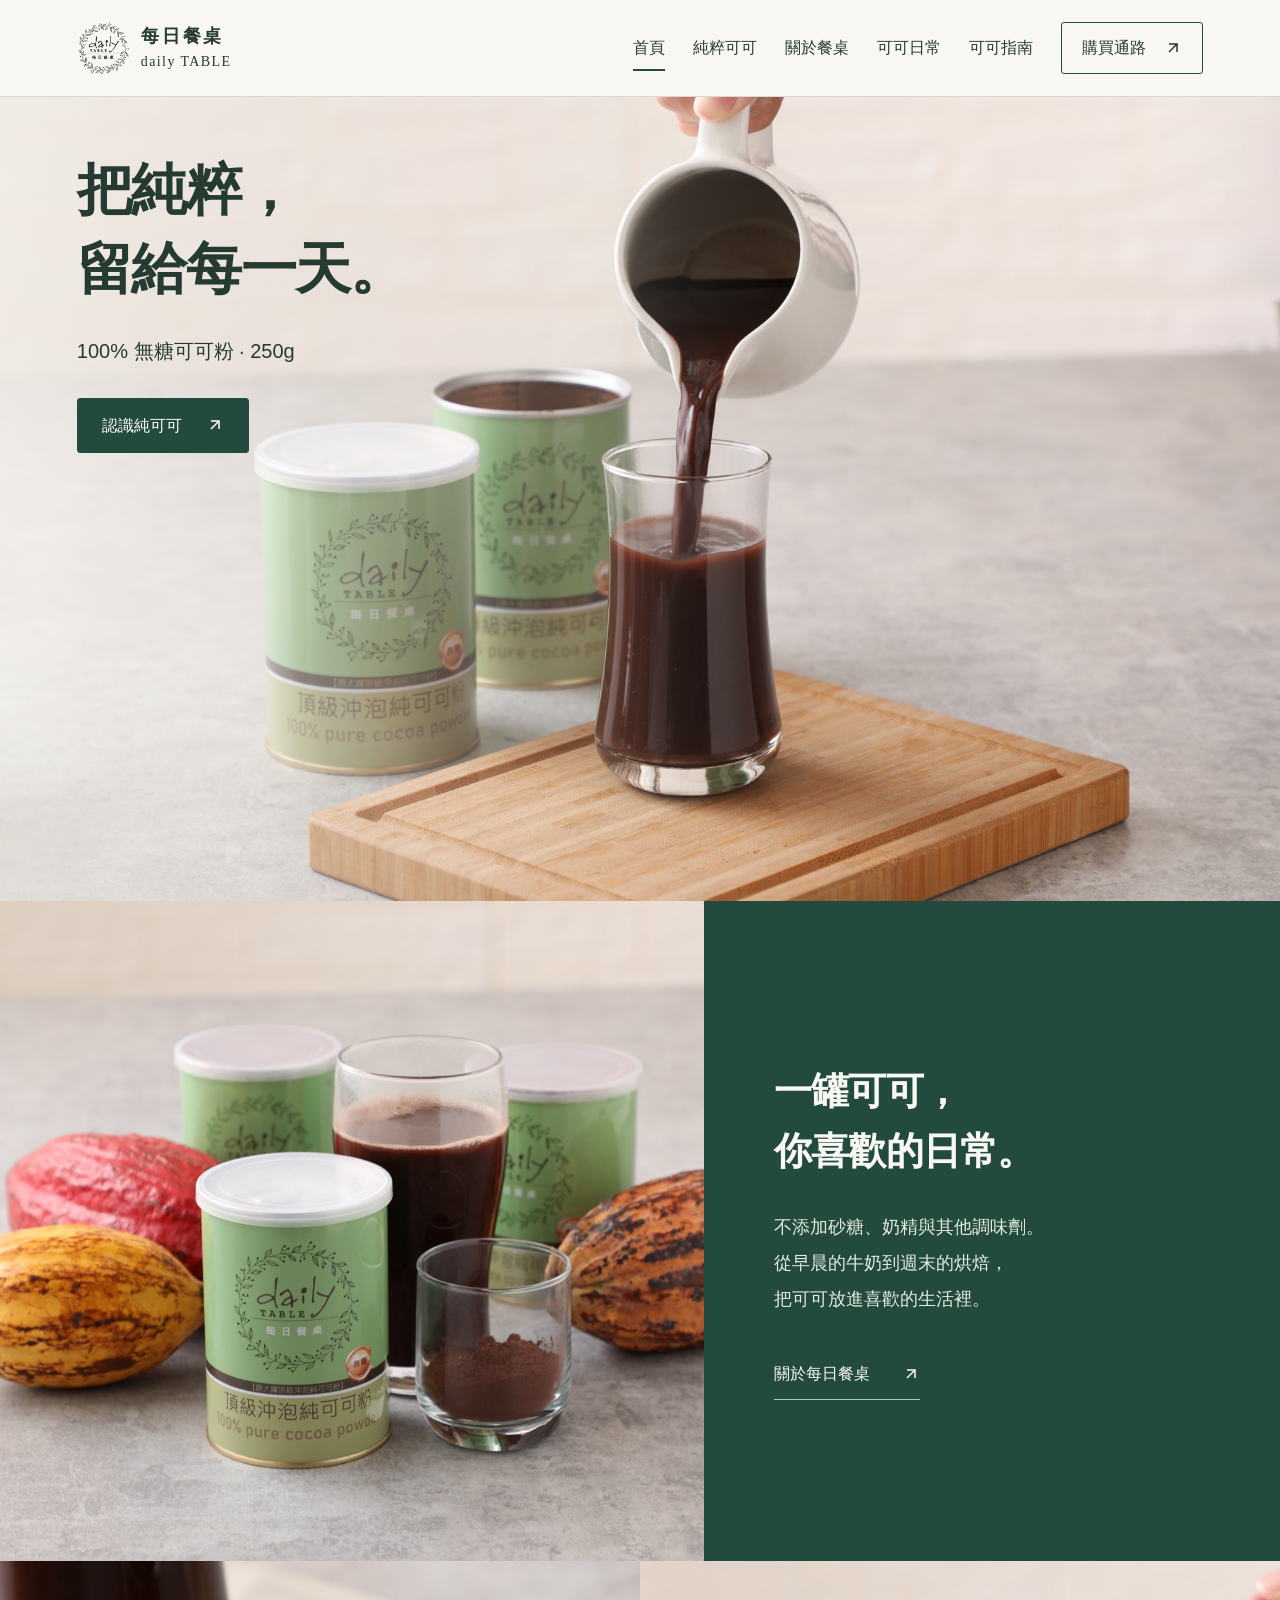
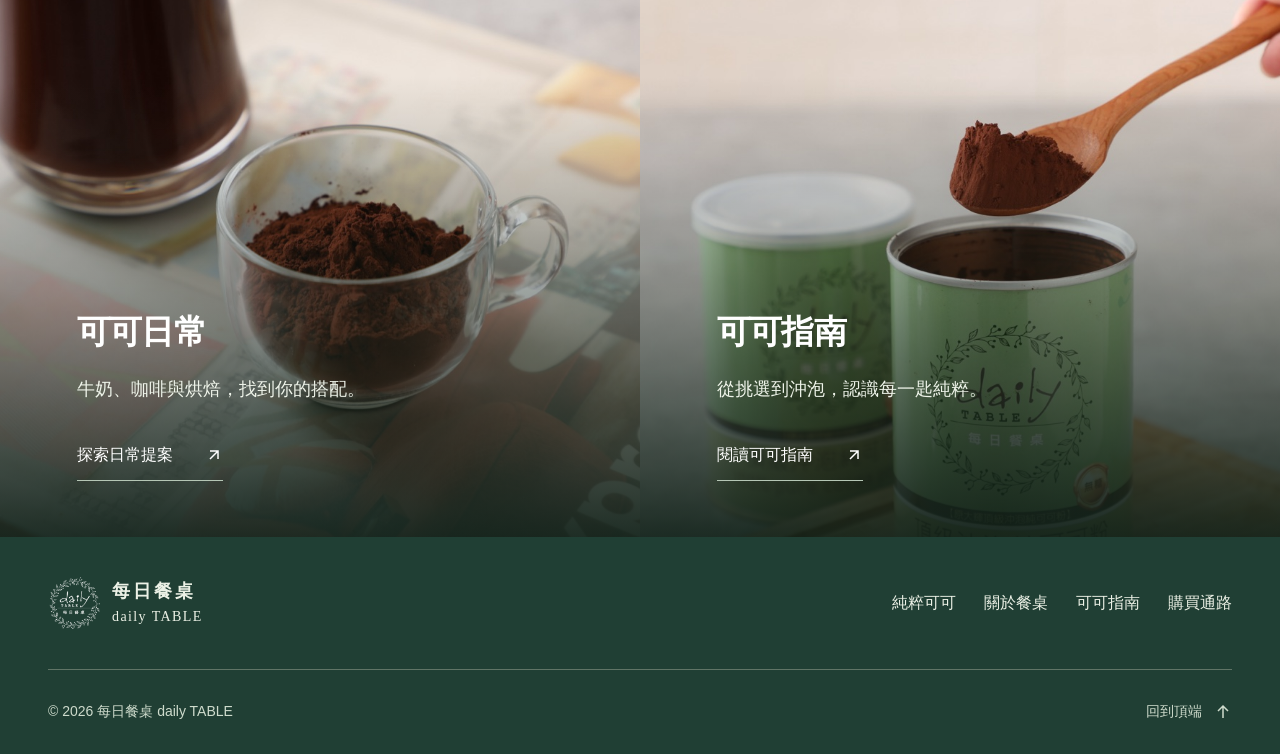
==== commit 2e619c08: "Create full-width homepage with photographic brand storytelling" ====
--- a/index.html
+++ b/index.html
@@ -27,6 +27,7 @@
     <link rel="icon" href="/assets/black.ico" type="image/x-icon">
     <link rel="preload" as="image" href="/assets/img/web/cocoa-pour.jpg">
     <link rel="stylesheet" href="/assets/css/styles.css?v=9734c83182">
+    <link rel="stylesheet" href="/assets/css/home.css?v=37b4879efd">
     <script src="/assets/js/scripts.js" defer></script>
     <script type="application/ld+json">{
     "@context": "https://schema.org",
@@ -86,28 +87,36 @@
     ]
 }</script>
 </head>
-<body id="page-top" class="home-page">
+<body id="page-top" class="homepage">
 <a class="skip-link" href="#main">跳至主要內容</a>
 <header class="site-header"><div class="container header-inner"><a class="brand" href="/" aria-label="每日餐桌首頁"><img src="/assets/img/web/brand-mark.png" width="54" height="54" alt="" class="brand-mark"><span class="brand-name">每日餐桌<span lang="en">daily TABLE</span></span></a><button class="menu-toggle" type="button" aria-controls="site-nav" aria-expanded="false" aria-label="開啟導覽選單"><span></span><span></span></button><nav id="site-nav" class="site-nav" aria-label="主要導覽"><a href="/" aria-current="page">首頁</a><a href="/products/cocoa/">純粹可可</a><a href="/about/">關於餐桌</a><a href="/rituals/">可可日常</a><a href="/guides/">可可指南</a><a href="/shop/" class="nav-shop">購買通路 <svg class="arrow-icon" viewBox="0 0 18 18" fill="none" stroke="currentColor" stroke-width="1.5" aria-hidden="true"><path d="M5 13 13 5M5 5h8v8"/></svg></a></nav></div></header>
 <main id="main">
-    <section class="hero container" aria-labelledby="hero-heading">
-        <div class="hero-copy">
+    <section class="home-hero" aria-labelledby="hero-heading">
+        <img class="home-hero-image" src="/assets/img/web/cocoa-pour.jpg" width="1800" height="1200" alt="每日餐桌純可可粉與正在倒入玻璃杯的醇厚可可飲" fetchpriority="high" decoding="async">
+        <div class="home-hero-copy">
             <h1 id="hero-heading">把純粹，<br>留給每一天。</h1>
-            <p class="hero-description">100% 無糖可可粉。<br>醇厚微苦，濃淡與甜度由你決定。</p>
-            <div class="hero-actions"><a class="button button-dark" href="/products/cocoa/">認識純可可 <svg class="arrow-icon" viewBox="0 0 18 18" fill="none" stroke="currentColor" stroke-width="1.5" aria-hidden="true"><path d="M5 13 13 5M5 5h8v8"/></svg></a><a class="text-link" href="/shop/">選購通路 <svg class="arrow-icon" viewBox="0 0 18 18" fill="none" stroke="currentColor" stroke-width="1.5" aria-hidden="true"><path d="M5 13 13 5M5 5h8v8"/></svg></a></div>
+            <p>100% 無糖可可粉 · 250g</p>
+            <a class="button button-dark" href="/products/cocoa/">認識純可可 <svg class="arrow-icon" viewBox="0 0 18 18" fill="none" stroke="currentColor" stroke-width="1.5" aria-hidden="true"><path d="M5 13 13 5M5 5h8v8"/></svg></a>
         </div>
-        <figure class="hero-visual"><img src="/assets/img/web/cocoa-pour.jpg" width="1800" height="1200" alt="每日餐桌純可可粉與一杯正在倒入的可可飲" fetchpriority="high" decoding="async"></figure>
     </section>
-    <section class="section container home-product" aria-labelledby="home-about-heading">
-        <figure><img src="/assets/img/web/cocoa-table.jpg" width="1600" height="1066" alt="每日餐桌純可可粉與可可飲放在木製餐桌上" loading="lazy" decoding="async"></figure>
-        <div><h2 id="home-about-heading">一罐可可，<br>你喜歡的日常。</h2><p class="body-copy">不添加砂糖、奶精與其他調味劑。從早晨的牛奶、午後的咖啡，到週末的烘焙，把可可放進喜歡的生活裡。</p><a class="text-link" href="/about/">關於每日餐桌 <svg class="arrow-icon" viewBox="0 0 18 18" fill="none" stroke="currentColor" stroke-width="1.5" aria-hidden="true"><path d="M5 13 13 5M5 5h8v8"/></svg></a></div>
+    <section class="home-story" aria-labelledby="home-about-heading">
+        <figure class="home-story-image"><img src="/assets/img/web/cocoa-table.jpg" width="1600" height="1066" alt="每日餐桌純可可粉與可可飲，搭配餐桌上的可可果" loading="lazy" decoding="async"></figure>
+        <div class="home-story-copy">
+            <h2 id="home-about-heading">一罐可可，<br>你喜歡的日常。</h2>
+            <p>不添加砂糖、奶精與其他調味劑。<br>從早晨的牛奶到週末的烘焙，<br>把可可放進喜歡的生活裡。</p>
+            <a class="home-light-link" href="/about/">關於每日餐桌 <svg class="arrow-icon" viewBox="0 0 18 18" fill="none" stroke="currentColor" stroke-width="1.5" aria-hidden="true"><path d="M5 13 13 5M5 5h8v8"/></svg></a>
+        </div>
     </section>
-    <section class="section container home-explore" aria-labelledby="home-explore-heading">
-        <div class="section-heading"><h2 id="home-explore-heading">從這一杯開始。</h2></div>
-        <div class="journal-grid">
-            <a class="journal-card" href="/rituals/"><div class="journal-image"><img src="/assets/img/web/cocoa-moment.jpg" width="1400" height="933" alt="可可粉與可可飲的日常搭配" loading="lazy" decoding="async"></div><div class="journal-caption"><h3>可可日常</h3><p>牛奶、咖啡與烘焙，找到你的搭配。</p><svg class="arrow-icon" viewBox="0 0 18 18" fill="none" stroke="currentColor" stroke-width="1.5" aria-hidden="true"><path d="M5 13 13 5M5 5h8v8"/></svg></div></a>
-            <a class="journal-card" href="/guides/"><div class="journal-image"><img src="/assets/img/web/cocoa-spoon.jpg" width="1200" height="800" alt="木匙裡的細緻純可可粉" loading="lazy" decoding="async"></div><div class="journal-caption"><h3>可可指南</h3><p>從挑選到沖泡，一次認識純可可。</p><svg class="arrow-icon" viewBox="0 0 18 18" fill="none" stroke="currentColor" stroke-width="1.5" aria-hidden="true"><path d="M5 13 13 5M5 5h8v8"/></svg></div></a>
-        </div>
+    <section class="home-discover" aria-labelledby="home-discover-heading">
+        <h2 id="home-discover-heading" class="sr-only">探索可可日常與指南</h2>
+        <a class="home-feature home-feature-rituals" href="/rituals/">
+            <img src="/assets/img/web/cocoa-moment.jpg" width="1400" height="933" alt="玻璃杯中的可可粉與可可飲" loading="lazy" decoding="async">
+            <div class="home-feature-copy"><h3>可可日常</h3><p>牛奶、咖啡與烘焙，找到你的搭配。</p><span class="home-light-link">探索日常提案 <svg class="arrow-icon" viewBox="0 0 18 18" fill="none" stroke="currentColor" stroke-width="1.5" aria-hidden="true"><path d="M5 13 13 5M5 5h8v8"/></svg></span></div>
+        </a>
+        <a class="home-feature home-feature-guides" href="/guides/">
+            <img src="/assets/img/web/cocoa-spoon.jpg" width="1200" height="800" alt="木匙從每日餐桌純可可粉罐中盛起可可粉" loading="lazy" decoding="async">
+            <div class="home-feature-copy"><h3>可可指南</h3><p>從挑選到沖泡，認識每一匙純粹。</p><span class="home-light-link">閱讀可可指南 <svg class="arrow-icon" viewBox="0 0 18 18" fill="none" stroke="currentColor" stroke-width="1.5" aria-hidden="true"><path d="M5 13 13 5M5 5h8v8"/></svg></span></div>
+        </a>
     </section>
 </main>
 <footer class="site-footer">
--- a/assets/css/home.css
+++ b/assets/css/home.css
@@ -0,0 +1,76 @@
+/* Full-width homepage composition; shared inner-page styles stay in styles.css. */
+.homepage { --home-gutter: clamp(24px, 6vw, 112px); }
+.homepage .header-inner { width: auto; margin-inline: var(--home-gutter); }
+.home-hero { position: relative; isolation: isolate; min-height: clamp(640px, calc(100svh - 96px), 1000px); background: #e9e1d7; }
+.home-hero-image { position: absolute; inset: 0; width: 100%; height: 100%; object-fit: cover; object-position: 50% 52%; z-index: -2; }
+.home-hero::after { content: ""; position: absolute; inset: 0; z-index: -1; background: linear-gradient(90deg, rgba(248,247,243,.68), rgba(248,247,243,.24) 35%, transparent 62%); }
+.home-hero-copy { padding: clamp(48px, 6vh, 80px) var(--home-gutter) 64px; }
+.home-hero h1 { font-size: clamp(3rem, 4.4vw, 4.5rem); line-height: 1.4; letter-spacing: -.025em; }
+.home-hero-copy p { margin-top: 24px; font-size: 1.25rem; }
+.home-hero-copy .button { margin-top: 28px; }
+.home-story { display: grid; grid-template-columns: 1.1fr .9fr; min-height: 660px; color: #f8f7f3; background: var(--green); }
+.home-story-image { min-width: 0; }
+.home-story-image img { width: 100%; height: 100%; object-fit: cover; }
+.home-story-copy { display: flex; flex-direction: column; justify-content: center; align-items: flex-start; padding: 80px clamp(48px, 5.5vw, 112px); }
+.home-story h2 { font-size: clamp(2rem, 3vw, 3rem); line-height: 1.55; }
+.home-story-copy p { margin-top: 28px; color: #e3ebdf; font-size: 1.125rem; line-height: 2; }
+.home-light-link { display: inline-flex; align-items: center; justify-content: space-between; gap: 32px; min-height: 48px; padding-block: 10px; border-bottom: 1px solid #b5c6b5; font-size: 1rem; }
+.home-story-copy .home-light-link { margin-top: 32px; }
+.home-light-link:hover { border-color: white; }
+.home-story :focus-visible, .home-feature:focus-visible { outline-color: white; }
+.home-discover { display: grid; grid-template-columns: 1fr 1fr; }
+.home-feature { position: relative; isolation: isolate; display: flex; align-items: flex-end; min-height: clamp(480px, 45vw, 720px); color: #fff; background: var(--green); }
+.home-feature > img { position: absolute; inset: 0; z-index: -2; width: 100%; height: 100%; object-fit: cover; }
+.home-feature::after { content: ""; position: absolute; inset: 0; z-index: -1; background: linear-gradient(180deg, transparent 20%, rgba(14,31,23,.2) 40%, rgba(14,31,23,.92) 100%); }
+.home-feature-copy { width: 100%; padding: 56px var(--home-gutter); }
+.home-feature h3 { font-family: var(--serif); font-size: clamp(2rem, 2.6vw, 2.75rem); font-weight: 600; letter-spacing: -.02em; }
+.home-feature p { margin-top: 16px; font-size: 1.125rem; color: #eef3e9; }
+.home-feature .home-light-link { margin-top: 24px; }
+.home-feature:hover .home-light-link { border-color: white; }
+.home-feature:focus-visible { outline-offset: -8px; }
+@media (max-width: 1100px) {
+    .home-story { min-height: 560px; }
+    .home-story-copy { padding: 56px 40px; }
+    .home-story-copy p { font-size: 1.0625rem; }
+    .home-story-copy p br { display: none; }
+    .home-feature-copy { padding: 40px; }
+}
+@media (max-width: 900px) {
+    .home-hero { display: flex; flex-direction: column; min-height: 0; }
+    .home-hero-image { position: static; z-index: auto; aspect-ratio: 1.65; height: auto; object-position: center; }
+    .home-hero::after { content: none; }
+    .home-hero h1 { grid-row: 1 / 3; font-size: 3rem; }
+    .home-hero-copy { display: grid; grid-template-columns: 1.1fr .9fr; gap: 16px 32px; padding: 40px var(--home-gutter); background: var(--paper); }
+    .home-hero-copy p { align-self: end; margin-top: 0; font-size: 1.125rem; }
+    .home-hero-copy .button { justify-self: start; align-self: start; margin-top: 0; }
+    .home-story { grid-template-columns: 1fr 1fr; min-height: 500px; }
+    .home-story-copy { padding: 48px 32px; }
+    .home-story h2 { font-size: 2rem; }
+    .home-feature { min-height: 500px; }
+    .home-feature-copy { padding: 40px 32px; }
+    .home-feature p { font-size: 1.0625rem; }
+}
+@media (max-width: 600px) {
+    .home-hero { display: flex; flex-direction: column; min-height: 0; }
+    .home-hero-image { position: static; z-index: auto; aspect-ratio: 1.22; height: auto; object-position: 52% center; }
+    .home-hero::after { content: none; }
+    .home-hero-copy { display: block; padding: 36px var(--home-gutter) 44px; background: var(--paper); }
+    .home-hero h1 { font-size: clamp(2.25rem, 9vw, 3rem); line-height: 1.45; }
+    .home-hero-copy p { margin-top: 16px; font-size: 1.0625rem; }
+    .home-hero-copy .button { margin-top: 24px; }
+    .home-story { grid-template-columns: 1fr; min-height: 0; }
+    .home-story-image img { height: auto; aspect-ratio: 1.25; }
+    .home-story-copy { padding: 44px var(--home-gutter) 48px; }
+    .home-story h2 { font-size: 2rem; }
+    .home-story-copy p { max-width: 24em; margin-top: 20px; }
+    .home-story-copy .home-light-link { margin-top: 24px; }
+    .home-discover { grid-template-columns: 1fr; }
+    .home-feature { min-height: 480px; }
+    .home-feature-copy { padding: 36px var(--home-gutter); }
+    .home-feature p { max-width: 20em; }
+    .home-feature .home-light-link { margin-top: 20px; }
+}
+@media (prefers-contrast: more) {
+    .home-hero::after { background: linear-gradient(90deg, rgba(248,247,243,.95), rgba(248,247,243,.8) 35%, transparent 70%); }
+    .home-feature::after { background: linear-gradient(180deg, transparent 15%, rgba(14,31,23,.95) 75%); }
+}
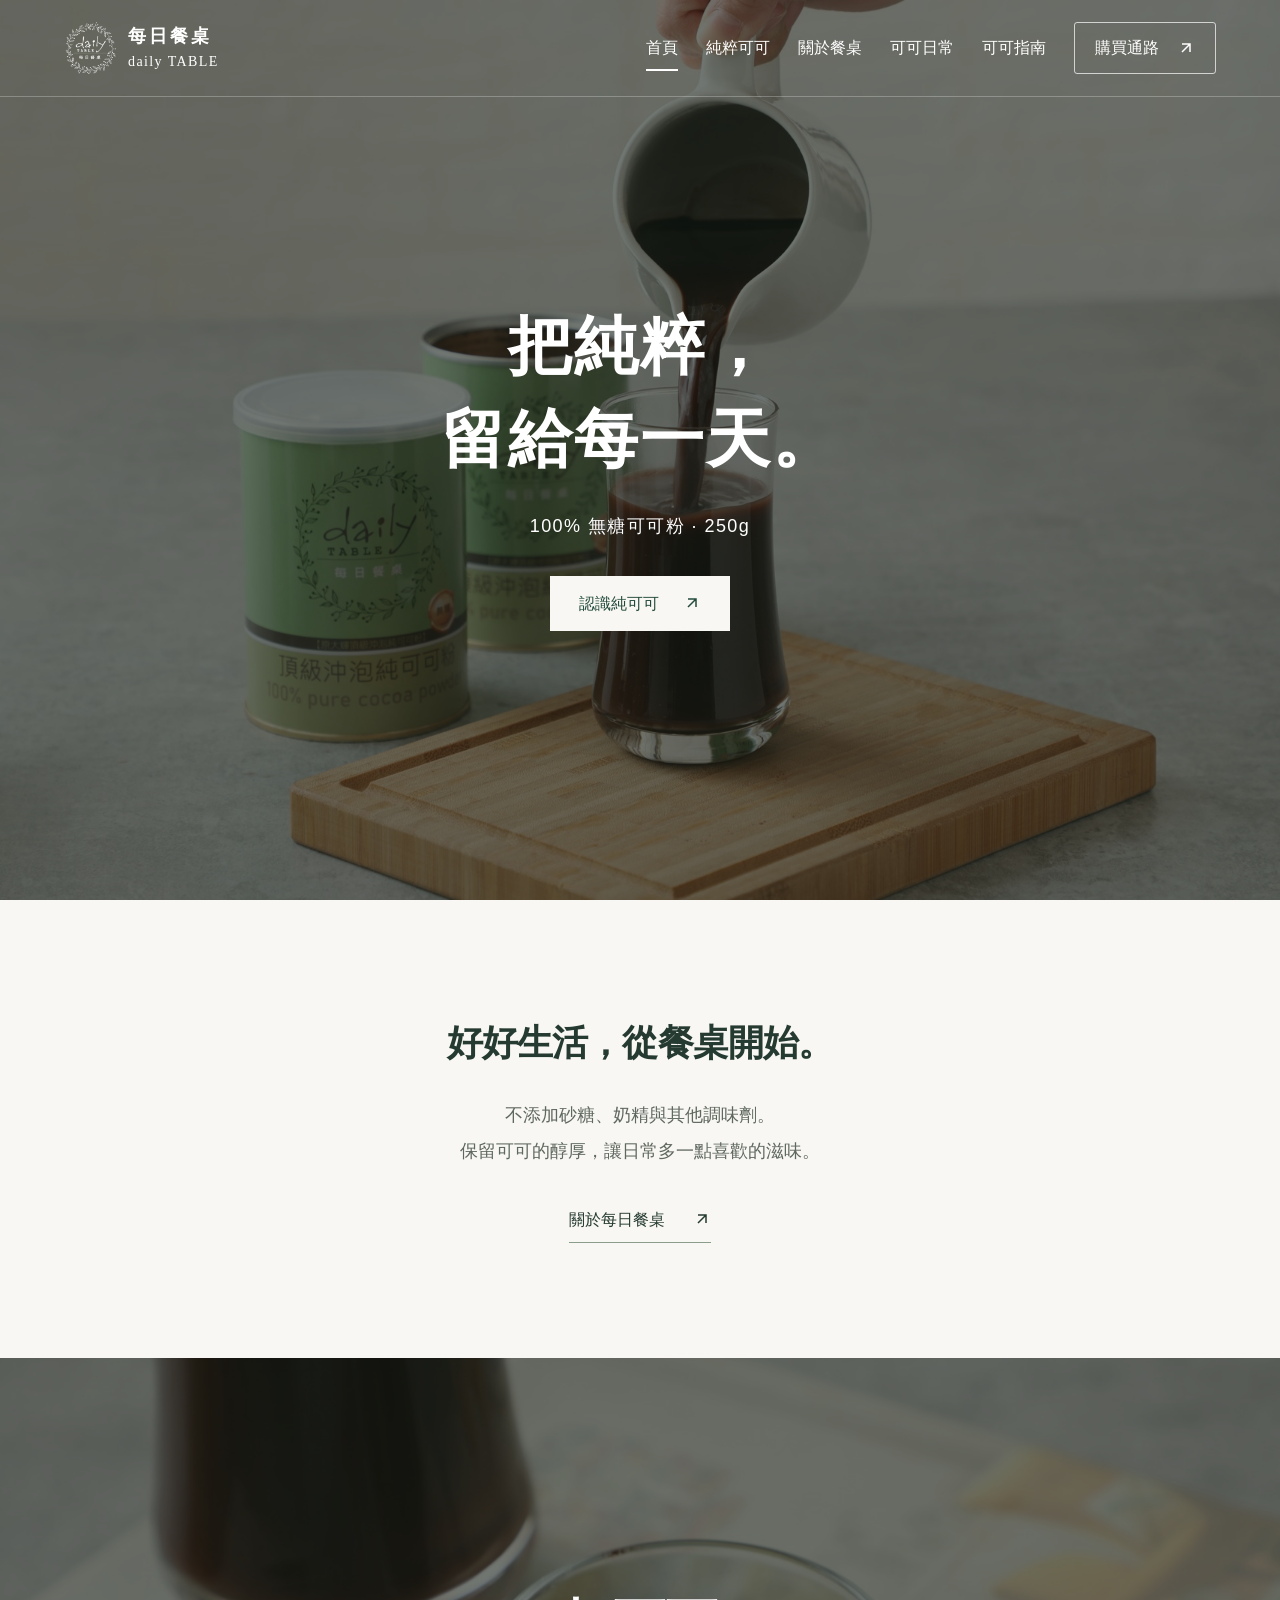
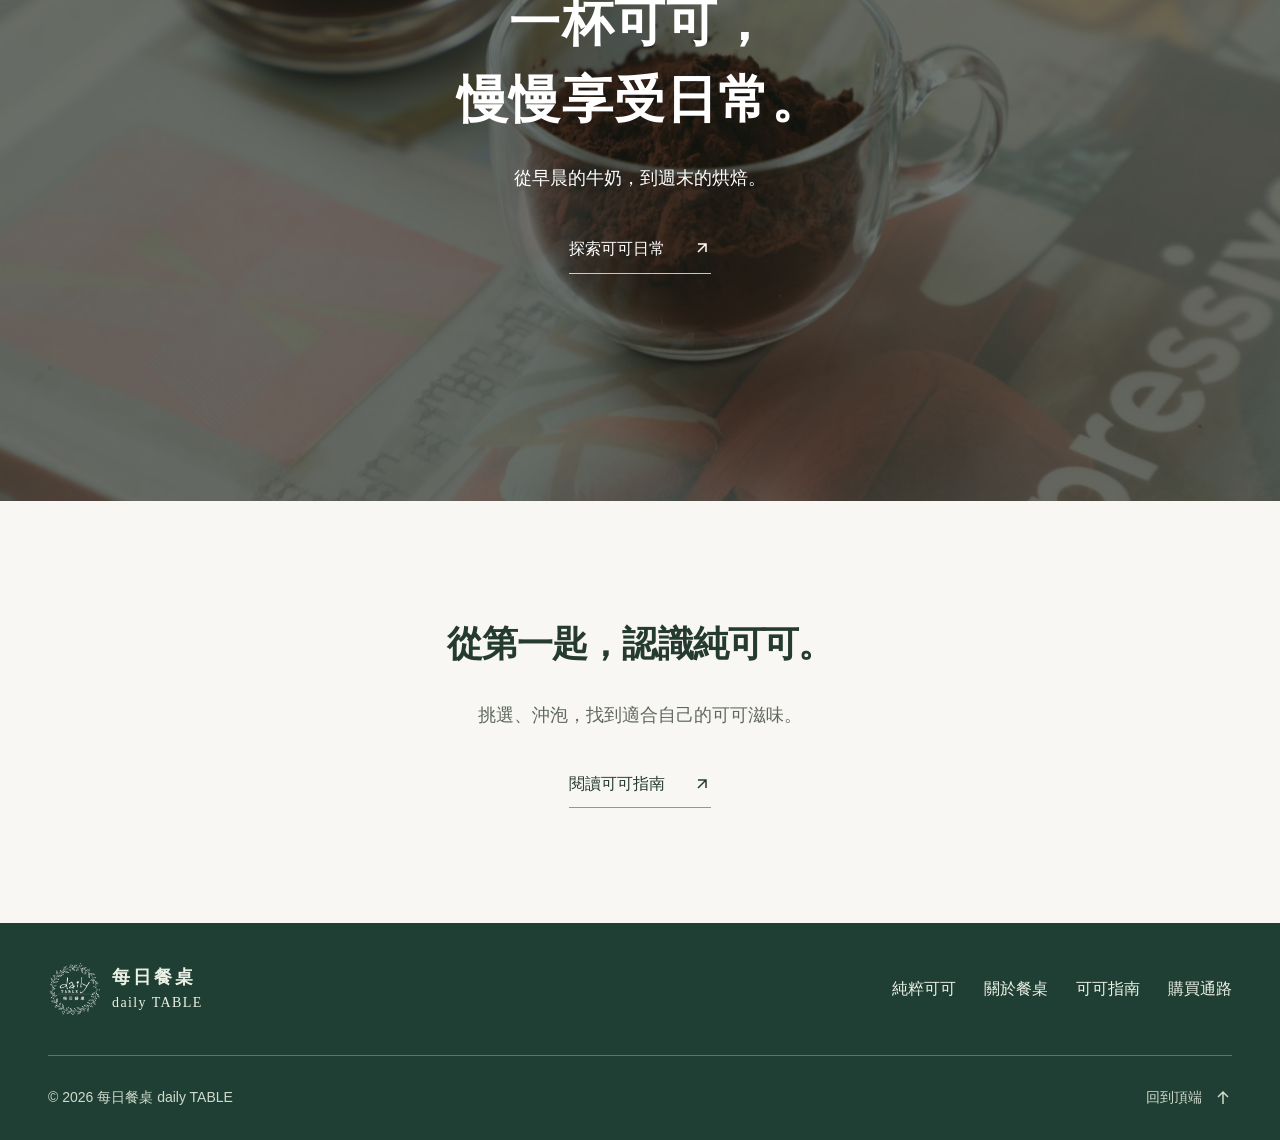
==== commit 31372d84: "Center full-screen homepage and simplify the visual story" ====
--- a/index.html
+++ b/index.html
@@ -27,7 +27,7 @@
     <link rel="icon" href="/assets/black.ico" type="image/x-icon">
     <link rel="preload" as="image" href="/assets/img/web/cocoa-pour.jpg">
     <link rel="stylesheet" href="/assets/css/styles.css?v=9734c83182">
-    <link rel="stylesheet" href="/assets/css/home.css?v=37b4879efd">
+    <link rel="stylesheet" href="/assets/css/home.css?v=f0951827d6">
     <script src="/assets/js/scripts.js" defer></script>
     <script type="application/ld+json">{
     "@context": "https://schema.org",
@@ -96,27 +96,26 @@
         <div class="home-hero-copy">
             <h1 id="hero-heading">把純粹，<br>留給每一天。</h1>
             <p>100% 無糖可可粉 · 250g</p>
-            <a class="button button-dark" href="/products/cocoa/">認識純可可 <svg class="arrow-icon" viewBox="0 0 18 18" fill="none" stroke="currentColor" stroke-width="1.5" aria-hidden="true"><path d="M5 13 13 5M5 5h8v8"/></svg></a>
+            <a class="button home-button" href="/products/cocoa/">認識純可可 <svg class="arrow-icon" viewBox="0 0 18 18" fill="none" stroke="currentColor" stroke-width="1.5" aria-hidden="true"><path d="M5 13 13 5M5 5h8v8"/></svg></a>
         </div>
     </section>
-    <section class="home-story" aria-labelledby="home-about-heading">
-        <figure class="home-story-image"><img src="/assets/img/web/cocoa-table.jpg" width="1600" height="1066" alt="每日餐桌純可可粉與可可飲，搭配餐桌上的可可果" loading="lazy" decoding="async"></figure>
-        <div class="home-story-copy">
-            <h2 id="home-about-heading">一罐可可，<br>你喜歡的日常。</h2>
-            <p>不添加砂糖、奶精與其他調味劑。<br>從早晨的牛奶到週末的烘焙，<br>把可可放進喜歡的生活裡。</p>
-            <a class="home-light-link" href="/about/">關於每日餐桌 <svg class="arrow-icon" viewBox="0 0 18 18" fill="none" stroke="currentColor" stroke-width="1.5" aria-hidden="true"><path d="M5 13 13 5M5 5h8v8"/></svg></a>
+    <section class="home-intro" aria-labelledby="home-about-heading">
+        <h2 id="home-about-heading"><span>好好生活，</span><span>從餐桌開始。</span></h2>
+        <p>不添加砂糖、奶精與其他調味劑。<br>保留可可的醇厚，讓日常多一點喜歡的滋味。</p>
+        <a class="text-link" href="/about/">關於每日餐桌 <svg class="arrow-icon" viewBox="0 0 18 18" fill="none" stroke="currentColor" stroke-width="1.5" aria-hidden="true"><path d="M5 13 13 5M5 5h8v8"/></svg></a>
+    </section>
+    <section class="home-ritual" aria-labelledby="home-ritual-heading">
+        <img class="home-ritual-image" src="/assets/img/web/cocoa-moment.jpg" width="1400" height="933" alt="餐桌上的可可飲與盛著純可可粉的玻璃杯" loading="lazy" decoding="async">
+        <div class="home-ritual-copy">
+            <h2 id="home-ritual-heading">一杯可可，<br>慢慢享受日常。</h2>
+            <p>從早晨的牛奶，到週末的烘焙。</p>
+            <a class="home-light-link" href="/rituals/">探索可可日常 <svg class="arrow-icon" viewBox="0 0 18 18" fill="none" stroke="currentColor" stroke-width="1.5" aria-hidden="true"><path d="M5 13 13 5M5 5h8v8"/></svg></a>
         </div>
     </section>
-    <section class="home-discover" aria-labelledby="home-discover-heading">
-        <h2 id="home-discover-heading" class="sr-only">探索可可日常與指南</h2>
-        <a class="home-feature home-feature-rituals" href="/rituals/">
-            <img src="/assets/img/web/cocoa-moment.jpg" width="1400" height="933" alt="玻璃杯中的可可粉與可可飲" loading="lazy" decoding="async">
-            <div class="home-feature-copy"><h3>可可日常</h3><p>牛奶、咖啡與烘焙，找到你的搭配。</p><span class="home-light-link">探索日常提案 <svg class="arrow-icon" viewBox="0 0 18 18" fill="none" stroke="currentColor" stroke-width="1.5" aria-hidden="true"><path d="M5 13 13 5M5 5h8v8"/></svg></span></div>
-        </a>
-        <a class="home-feature home-feature-guides" href="/guides/">
-            <img src="/assets/img/web/cocoa-spoon.jpg" width="1200" height="800" alt="木匙從每日餐桌純可可粉罐中盛起可可粉" loading="lazy" decoding="async">
-            <div class="home-feature-copy"><h3>可可指南</h3><p>從挑選到沖泡，認識每一匙純粹。</p><span class="home-light-link">閱讀可可指南 <svg class="arrow-icon" viewBox="0 0 18 18" fill="none" stroke="currentColor" stroke-width="1.5" aria-hidden="true"><path d="M5 13 13 5M5 5h8v8"/></svg></span></div>
-        </a>
+    <section class="home-guide" aria-labelledby="home-guide-heading">
+        <h2 id="home-guide-heading"><span>從第一匙，</span><span>認識純可可。</span></h2>
+        <p>挑選、沖泡，找到適合自己的可可滋味。</p>
+        <a class="text-link" href="/guides/">閱讀可可指南 <svg class="arrow-icon" viewBox="0 0 18 18" fill="none" stroke="currentColor" stroke-width="1.5" aria-hidden="true"><path d="M5 13 13 5M5 5h8v8"/></svg></a>
     </section>
 </main>
 <footer class="site-footer">
--- a/assets/css/home.css
+++ b/assets/css/home.css
@@ -1,76 +1,60 @@
-/* Full-width homepage composition; shared inner-page styles stay in styles.css. */
-.homepage { --home-gutter: clamp(24px, 6vw, 112px); }
+/* A centered, continuous photographic story, scoped to the homepage. */
+.homepage { --home-gutter: clamp(24px, 5vw, 96px); }
+.homepage .site-header { position: absolute; inset: 0 0 auto; color: #fff; background: transparent; border-bottom-color: rgb(255 255 255 / 25%); }
 .homepage .header-inner { width: auto; margin-inline: var(--home-gutter); }
-.home-hero { position: relative; isolation: isolate; min-height: clamp(640px, calc(100svh - 96px), 1000px); background: #e9e1d7; }
-.home-hero-image { position: absolute; inset: 0; width: 100%; height: 100%; object-fit: cover; object-position: 50% 52%; z-index: -2; }
-.home-hero::after { content: ""; position: absolute; inset: 0; z-index: -1; background: linear-gradient(90deg, rgba(248,247,243,.68), rgba(248,247,243,.24) 35%, transparent 62%); }
-.home-hero-copy { padding: clamp(48px, 6vh, 80px) var(--home-gutter) 64px; }
-.home-hero h1 { font-size: clamp(3rem, 4.4vw, 4.5rem); line-height: 1.4; letter-spacing: -.025em; }
-.home-hero-copy p { margin-top: 24px; font-size: 1.25rem; }
-.home-hero-copy .button { margin-top: 28px; }
-.home-story { display: grid; grid-template-columns: 1.1fr .9fr; min-height: 660px; color: #f8f7f3; background: var(--green); }
-.home-story-image { min-width: 0; }
-.home-story-image img { width: 100%; height: 100%; object-fit: cover; }
-.home-story-copy { display: flex; flex-direction: column; justify-content: center; align-items: flex-start; padding: 80px clamp(48px, 5.5vw, 112px); }
-.home-story h2 { font-size: clamp(2rem, 3vw, 3rem); line-height: 1.55; }
-.home-story-copy p { margin-top: 28px; color: #e3ebdf; font-size: 1.125rem; line-height: 2; }
-.home-light-link { display: inline-flex; align-items: center; justify-content: space-between; gap: 32px; min-height: 48px; padding-block: 10px; border-bottom: 1px solid #b5c6b5; font-size: 1rem; }
-.home-story-copy .home-light-link { margin-top: 32px; }
-.home-light-link:hover { border-color: white; }
-.home-story :focus-visible, .home-feature:focus-visible { outline-color: white; }
-.home-discover { display: grid; grid-template-columns: 1fr 1fr; }
-.home-feature { position: relative; isolation: isolate; display: flex; align-items: flex-end; min-height: clamp(480px, 45vw, 720px); color: #fff; background: var(--green); }
-.home-feature > img { position: absolute; inset: 0; z-index: -2; width: 100%; height: 100%; object-fit: cover; }
-.home-feature::after { content: ""; position: absolute; inset: 0; z-index: -1; background: linear-gradient(180deg, transparent 20%, rgba(14,31,23,.2) 40%, rgba(14,31,23,.92) 100%); }
-.home-feature-copy { width: 100%; padding: 56px var(--home-gutter); }
-.home-feature h3 { font-family: var(--serif); font-size: clamp(2rem, 2.6vw, 2.75rem); font-weight: 600; letter-spacing: -.02em; }
-.home-feature p { margin-top: 16px; font-size: 1.125rem; color: #eef3e9; }
-.home-feature .home-light-link { margin-top: 24px; }
-.home-feature:hover .home-light-link { border-color: white; }
-.home-feature:focus-visible { outline-offset: -8px; }
-@media (max-width: 1100px) {
-    .home-story { min-height: 560px; }
-    .home-story-copy { padding: 56px 40px; }
-    .home-story-copy p { font-size: 1.0625rem; }
-    .home-story-copy p br { display: none; }
-    .home-feature-copy { padding: 40px; }
-}
+.homepage .site-header .brand-mark { filter: brightness(0) invert(1); }
+.homepage .site-nav > a:hover { color: #fff; text-decoration: underline; }
+.homepage .site-nav > a[aria-current="page"]:not(.nav-shop)::after { background: #fff; }
+.homepage .site-nav .nav-shop { border-color: rgb(255 255 255 / 70%); }
+.homepage .nav-shop:hover { color: var(--green) !important; background: var(--paper); }
+.homepage .site-header :focus-visible, .home-hero :focus-visible, .home-ritual :focus-visible { outline-color: #fff; }
+.home-hero, .home-ritual { position: relative; isolation: isolate; display: grid; place-items: center; color: #fff; background: #433d32; text-align: center; }
+.home-hero { min-height: max(640px, 100svh); padding: 144px var(--home-gutter) 112px; }
+.home-hero-image, .home-ritual-image { position: absolute; inset: 0; z-index: -2; width: 100%; height: 100%; object-fit: cover; }
+.home-hero-image { object-position: 50% 52%; }
+.home-hero::after, .home-ritual::after { content: ""; position: absolute; inset: 0; z-index: -1; background: rgb(18 29 22 / 60%); }
+.home-hero-copy, .home-ritual-copy { width: 100%; max-width: 800px; margin-inline: auto; }
+.home-hero h1 { font-size: clamp(3rem, 5vw, 4.75rem); line-height: 1.45; letter-spacing: .035em; }
+.home-hero-copy p { margin-top: 24px; font-size: 1.125rem; letter-spacing: .08em; }
+.home-hero-copy .home-button { margin-top: 32px; }
+.home-button { min-width: 180px; border-color: var(--paper); border-radius: 0; color: var(--green); background: var(--paper); }
+.home-button:hover { background: #e2e9dc; border-color: #e2e9dc; }
+.home-intro, .home-guide { padding: clamp(80px, 9vw, 144px) var(--home-gutter); text-align: center; }
+.home-intro h2, .home-guide h2 { font-size: clamp(1.875rem, 2.8vw, 2.625rem); line-height: 1.6; }
+.home-intro h2 span, .home-guide h2 span { display: inline-block; }
+.home-intro p, .home-guide p { max-width: 36em; margin: 24px auto 0; color: var(--muted); font-size: 1.125rem; line-height: 2; text-wrap: pretty; }
+.home-intro .text-link, .home-guide .text-link { margin-top: 28px; gap: 28px; }
+.home-ritual { min-height: clamp(580px, 58vw, 820px); padding: 96px var(--home-gutter); }
+.home-ritual-image { object-position: 50% 55%; }
+.home-ritual h2 { font-size: clamp(2.5rem, 4vw, 3.75rem); line-height: 1.5; letter-spacing: .025em; }
+.home-ritual-copy p { margin-top: 24px; font-size: 1.125rem; }
+.home-light-link { display: inline-flex; align-items: center; justify-content: space-between; gap: 28px; min-height: 48px; margin-top: 28px; padding-block: 10px; border-bottom: 1px solid rgb(255 255 255 / 75%); font-size: 1rem; }
+.home-light-link:hover { border-color: #fff; text-decoration: underline; }
 @media (max-width: 900px) {
-    .home-hero { display: flex; flex-direction: column; min-height: 0; }
-    .home-hero-image { position: static; z-index: auto; aspect-ratio: 1.65; height: auto; object-position: center; }
-    .home-hero::after { content: none; }
-    .home-hero h1 { grid-row: 1 / 3; font-size: 3rem; }
-    .home-hero-copy { display: grid; grid-template-columns: 1.1fr .9fr; gap: 16px 32px; padding: 40px var(--home-gutter); background: var(--paper); }
-    .home-hero-copy p { align-self: end; margin-top: 0; font-size: 1.125rem; }
-    .home-hero-copy .button { justify-self: start; align-self: start; margin-top: 0; }
-    .home-story { grid-template-columns: 1fr 1fr; min-height: 500px; }
-    .home-story-copy { padding: 48px 32px; }
-    .home-story h2 { font-size: 2rem; }
-    .home-feature { min-height: 500px; }
-    .home-feature-copy { padding: 40px 32px; }
-    .home-feature p { font-size: 1.0625rem; }
+    .homepage .menu-toggle { border-color: rgb(255 255 255 / 70%); }
+    .homepage .menu-toggle span { background: #fff; }
+    .homepage .site-header:has(.site-nav.is-open) { background: var(--green); }
+    .homepage .site-nav > a:not(.nav-shop) { border-bottom-color: rgb(255 255 255 / 25%); }
+    html:not(.js) .homepage .site-header { position: relative; background: var(--green); }
+    .home-hero { padding-block: 120px 96px; }
+    .home-hero h1 { font-size: 3.5rem; }
+    .home-ritual { min-height: 640px; }
 }
 @media (max-width: 600px) {
-    .home-hero { display: flex; flex-direction: column; min-height: 0; }
-    .home-hero-image { position: static; z-index: auto; aspect-ratio: 1.22; height: auto; object-position: 52% center; }
-    .home-hero::after { content: none; }
-    .home-hero-copy { display: block; padding: 36px var(--home-gutter) 44px; background: var(--paper); }
-    .home-hero h1 { font-size: clamp(2.25rem, 9vw, 3rem); line-height: 1.45; }
-    .home-hero-copy p { margin-top: 16px; font-size: 1.0625rem; }
-    .home-hero-copy .button { margin-top: 24px; }
-    .home-story { grid-template-columns: 1fr; min-height: 0; }
-    .home-story-image img { height: auto; aspect-ratio: 1.25; }
-    .home-story-copy { padding: 44px var(--home-gutter) 48px; }
-    .home-story h2 { font-size: 2rem; }
-    .home-story-copy p { max-width: 24em; margin-top: 20px; }
-    .home-story-copy .home-light-link { margin-top: 24px; }
-    .home-discover { grid-template-columns: 1fr; }
-    .home-feature { min-height: 480px; }
-    .home-feature-copy { padding: 36px var(--home-gutter); }
-    .home-feature p { max-width: 20em; }
-    .home-feature .home-light-link { margin-top: 20px; }
+    .home-hero { min-height: max(620px, 100svh); padding-block: 112px 88px; }
+    .home-hero-image { object-position: 47% 50%; }
+    .home-hero h1 { font-size: clamp(2.5rem, 10.5vw, 3.25rem); line-height: 1.55; letter-spacing: .025em; }
+    .home-hero-copy p { margin-top: 20px; font-size: 1rem; letter-spacing: .04em; }
+    .home-hero-copy .home-button { margin-top: 28px; }
+    .home-intro, .home-guide { padding-block: 72px; }
+    .home-intro h2, .home-guide h2 { max-width: 9em; margin-inline: auto; font-size: 1.875rem; text-wrap: balance; }
+    .home-intro p, .home-guide p { margin-top: 20px; font-size: 1.0625rem; }
+    .home-intro p br { display: none; }
+    .home-ritual { min-height: 600px; padding-block: 80px; }
+    .home-ritual-image { object-position: 58% 50%; }
+    .home-ritual h2 { font-size: clamp(2rem, 10vw, 2.375rem); }
+    .home-ritual-copy p { font-size: 1.0625rem; text-wrap: balance; }
 }
 @media (prefers-contrast: more) {
-    .home-hero::after { background: linear-gradient(90deg, rgba(248,247,243,.95), rgba(248,247,243,.8) 35%, transparent 70%); }
-    .home-feature::after { background: linear-gradient(180deg, transparent 15%, rgba(14,31,23,.95) 75%); }
+    .home-hero::after, .home-ritual::after { background: rgb(18 29 22 / 72%); }
 }
